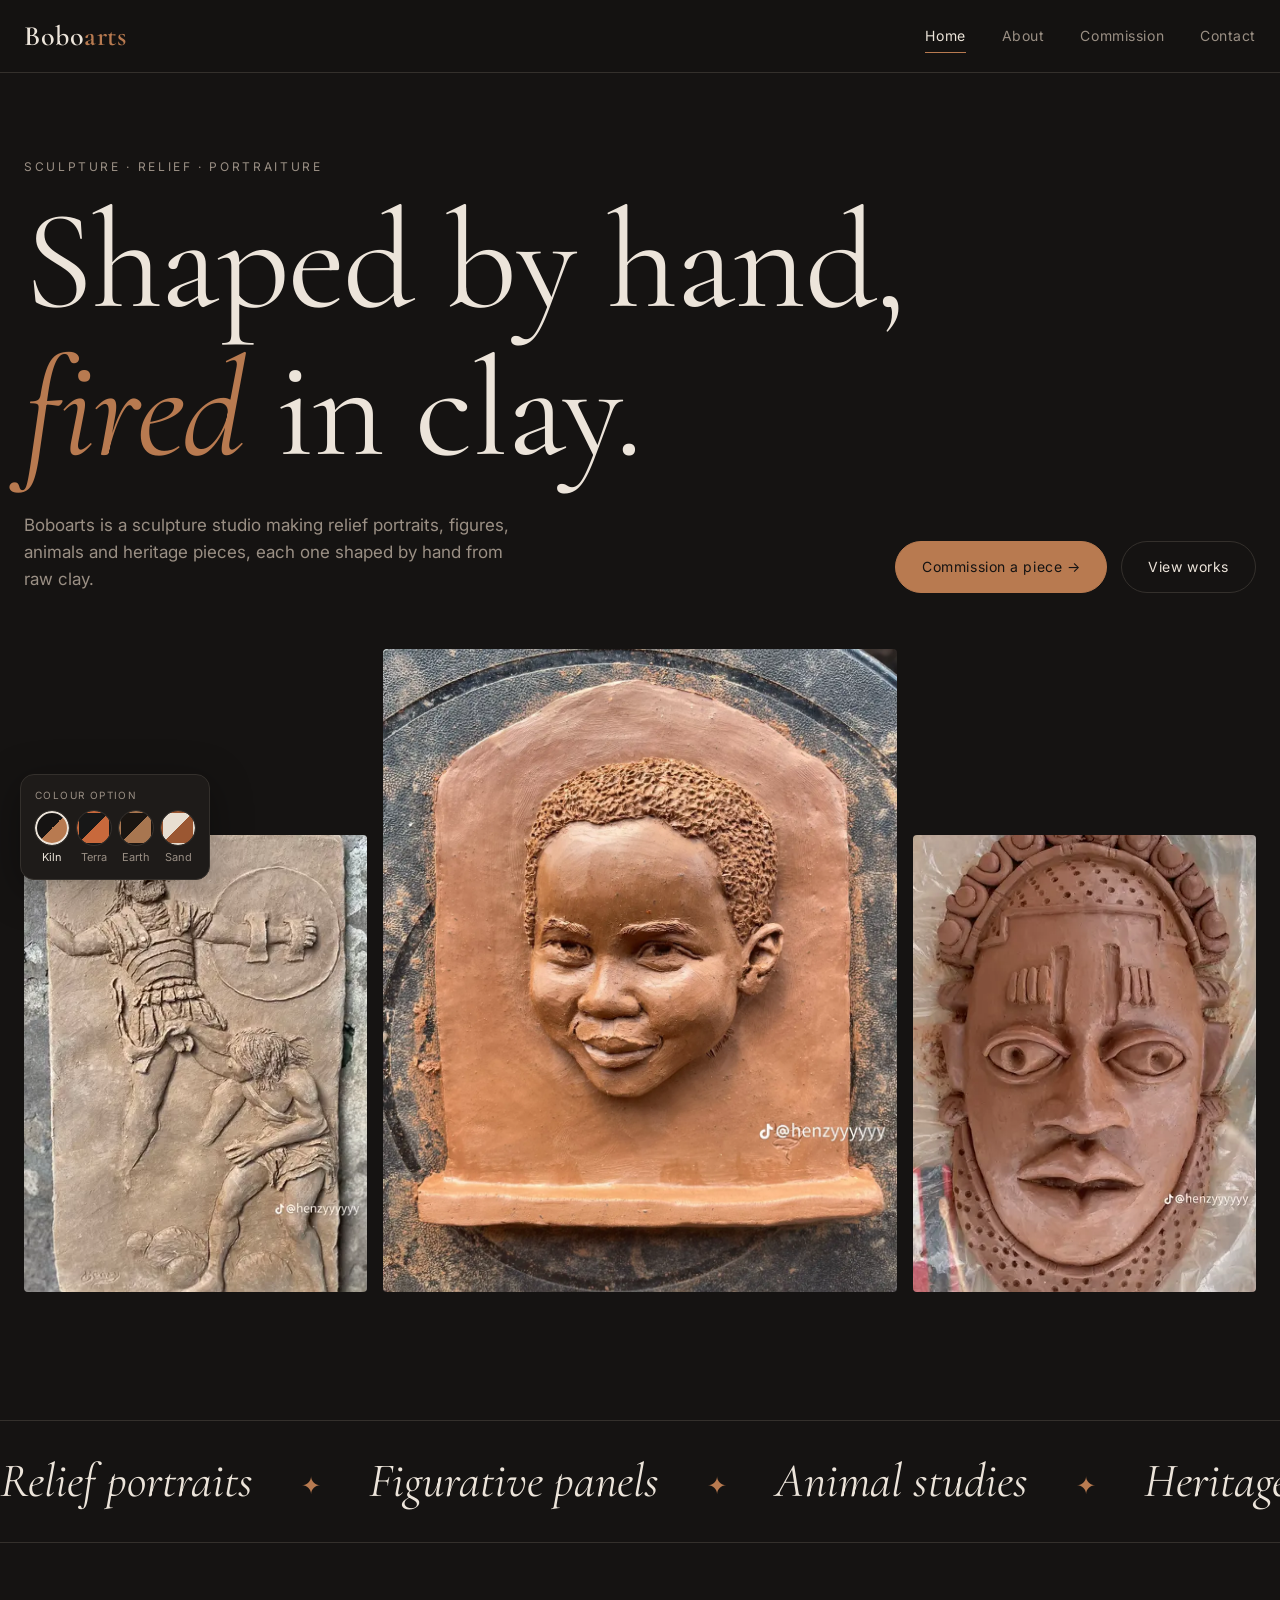
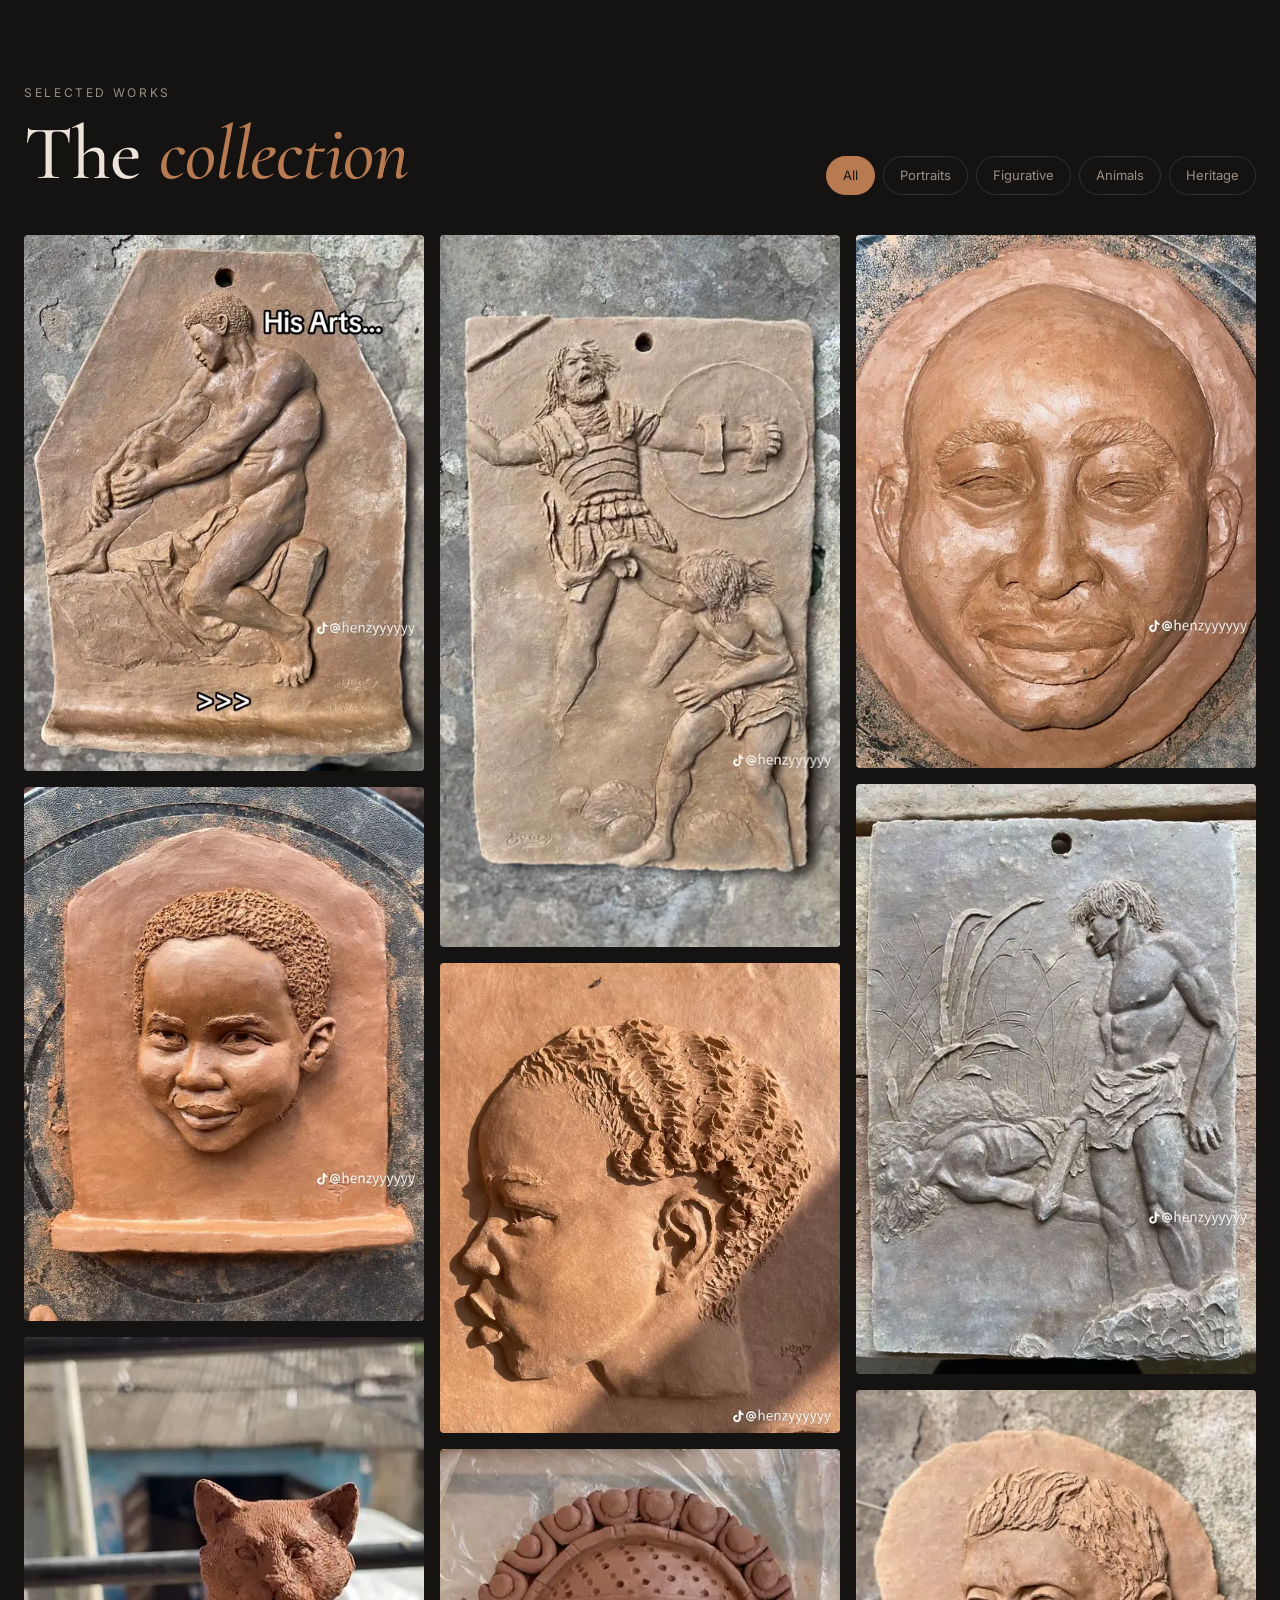
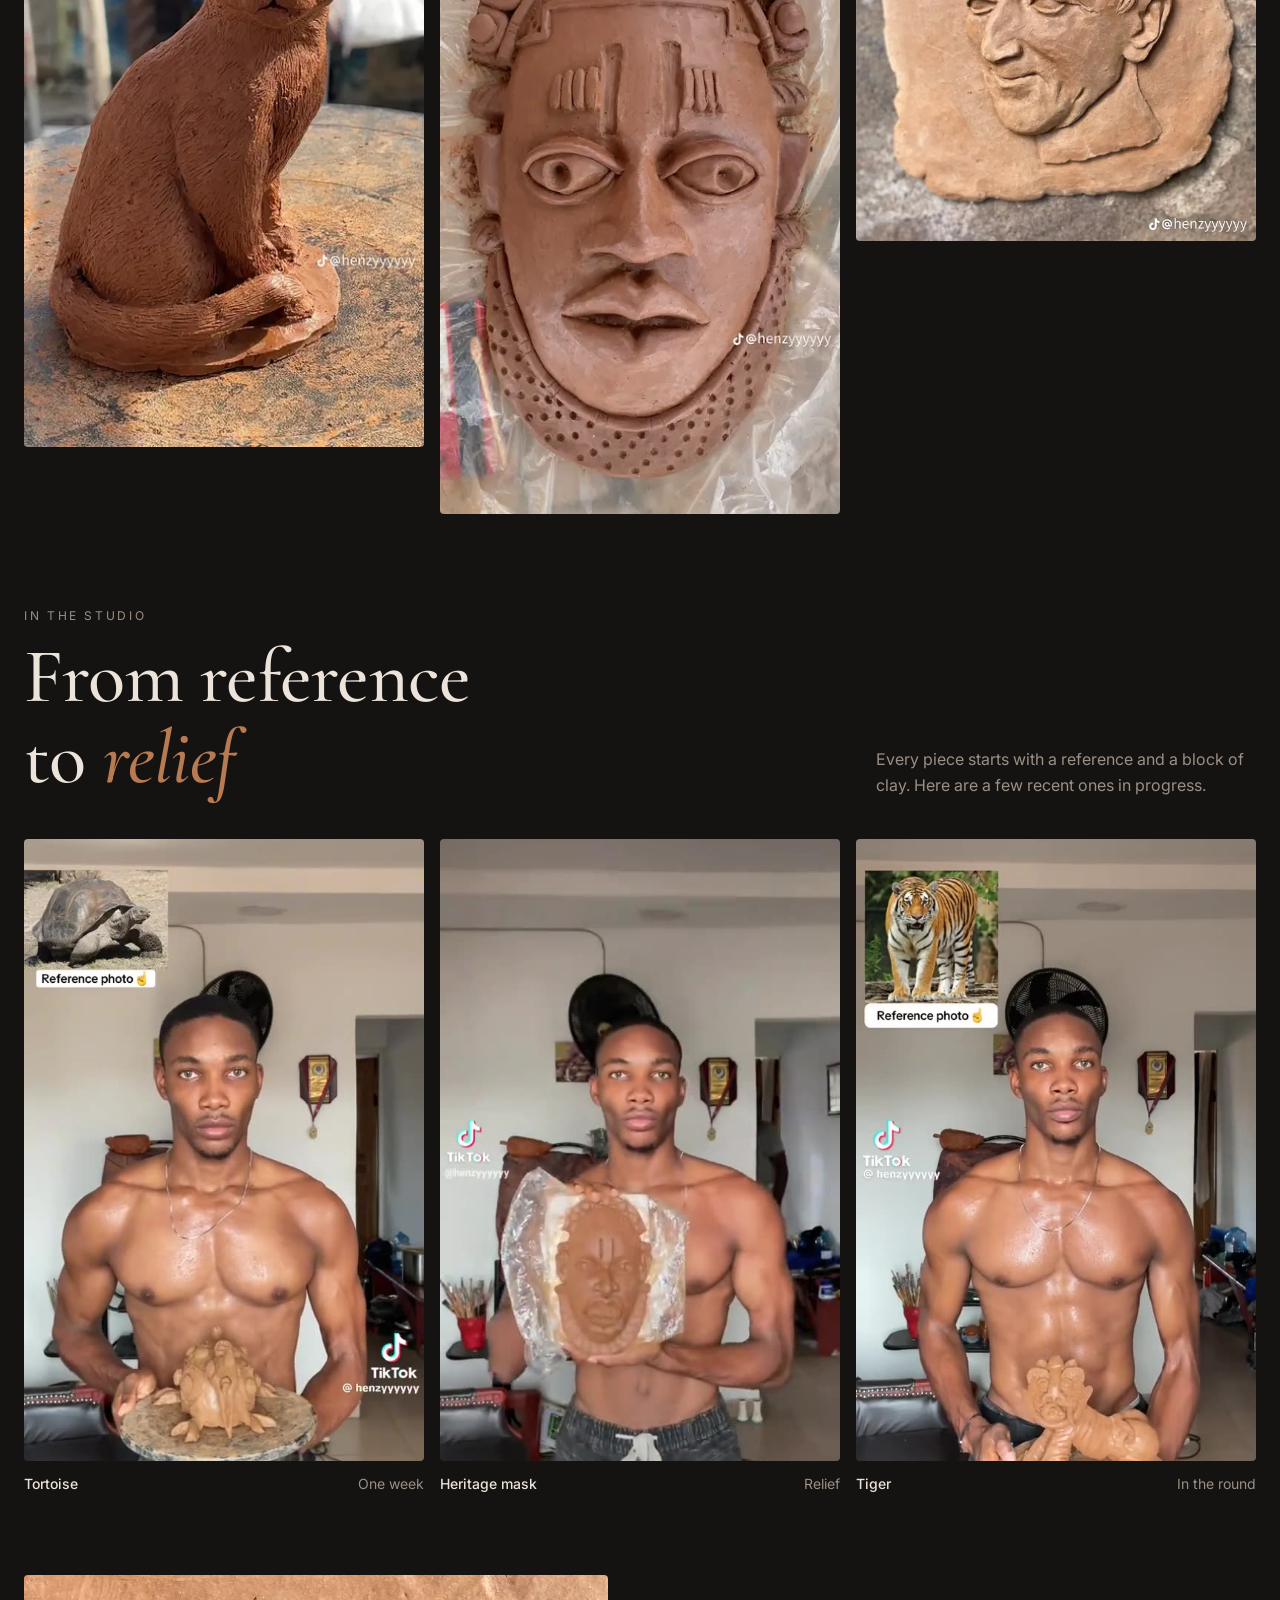
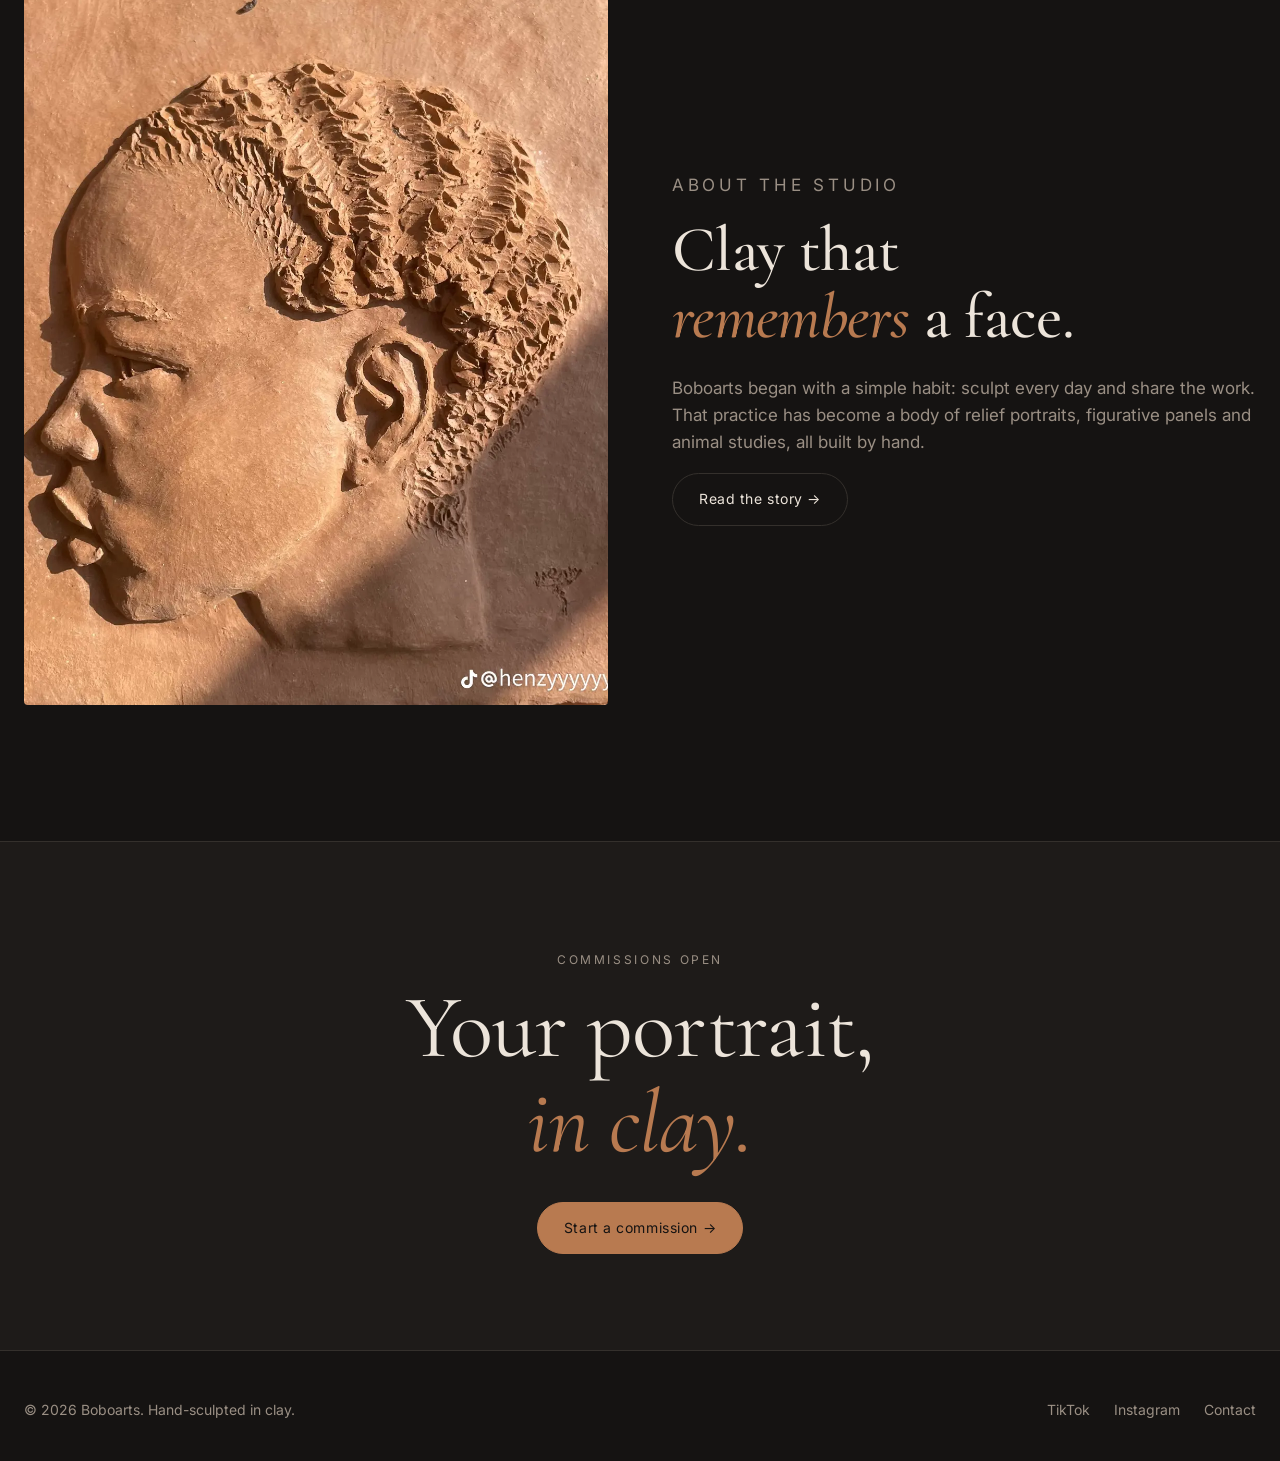
==== index.html @ 000c61a7 "Build Boboarts portfolio and commission site Static site with Home, About, Commission (shop) and Con" ====
<!DOCTYPE html>
<html lang="en" data-theme="kiln">
<head>
<meta charset="utf-8">
<meta name="viewport" content="width=device-width, initial-scale=1">
<title>Boboarts | Hand-sculpted clay works and commissions</title>
<meta name="description" content="Boboarts is the studio of a sculptor working in clay: relief portraits, figures, animals and heritage masks, made by hand and available to commission.">
<meta property="og:title" content="Boboarts | Hand-sculpted clay works and commissions">
<meta property="og:description" content="Boboarts is the studio of a sculptor working in clay: relief portraits, figures, animals and heritage masks, made by hand and available to commission.">
<meta property="og:image" content="assets/works/boy-relief.webp">
<link rel="icon" href="data:image/svg+xml,<svg xmlns='http://www.w3.org/2000/svg' viewBox='0 0 100 100'><circle cx='50' cy='50' r='46' fill='%23b87a50'/><text x='50' y='68' font-size='54' text-anchor='middle' font-family='Georgia' fill='%23151312'>B</text></svg>">
<link rel="preconnect" href="https://fonts.googleapis.com">
<link rel="preconnect" href="https://fonts.gstatic.com" crossorigin>
<link href="https://fonts.googleapis.com/css2?family=Cormorant+Garamond:ital,wght@0,400;0,500;0,600;1,400;1,500&family=Inter:wght@300;400;500&display=swap" rel="stylesheet">
<link rel="stylesheet" href="css/style.css">
<script src="js/main.js"></script>
</head>
<body>
<header class="site-header">
  <div class="container">
    <a class="logo" href="index.html">Bobo<span>arts</span></a>
    <button class="nav-toggle" aria-expanded="false" aria-label="Toggle menu">Menu</button>
    <nav class="nav">
      <a href="index.html" aria-current="page">Home</a>
      <a href="about.html">About</a>
      <a href="commission.html">Commission</a>
      <a href="contact.html">Contact</a>
    </nav>
  </div>
</header>
<main>
  <section class="hero container">
    <p class="eyebrow reveal">Sculpture · Relief · Portraiture</p>
    <h1 class="reveal">Shaped by hand,<br><em>fired</em> in clay.</h1>
    <div class="hero-row reveal">
      <p>Boboarts is a sculpture studio making relief portraits, figures, animals and heritage pieces, each one shaped by hand from raw clay.</p>
      <div class="hero-actions">
        <a class="btn" href="commission.html">Commission a piece →</a>
        <a class="btn ghost" href="#works">View works</a>
      </div>
    </div>
    <div class="hero-media">
      <figure class="tall reveal"><img src="assets/works/the-warrior-sm.webp" alt="The Warrior, figurative clay relief"></figure>
      <figure class="mid reveal"><img src="assets/works/boy-relief.webp" alt="Relief portrait of a boy in clay"></figure>
      <figure class="tall reveal"><img src="assets/works/heritage-mask-sm.webp" alt="Heritage mask in clay"></figure>
    </div>
  </section>

  <div class="marquee" aria-hidden="true">
    <div class="marquee-track">
      <span>Relief portraits</span><span>Figurative panels</span><span>Animal studies</span><span>Heritage masks</span><span>Custom commissions</span>
      <span>Relief portraits</span><span>Figurative panels</span><span>Animal studies</span><span>Heritage masks</span><span>Custom commissions</span>
    </div>
  </div>

  <section id="works" class="container">
    <div class="section-head">
      <div>
        <p class="eyebrow">Selected works</p>
        <h2>The <em class="accent">collection</em></h2>
      </div>
      <div class="filters">
        <button class="chip active" data-filter="all">All</button>
        <button class="chip" data-filter="portrait">Portraits</button>
        <button class="chip" data-filter="relief">Figurative</button>
        <button class="chip" data-filter="animal">Animals</button>
        <button class="chip" data-filter="heritage">Heritage</button>
      </div>
    </div>
    <div class="gallery">
<figure class="work reveal" data-cat="relief"><img src="assets/works/the-labourer-sm.webp" data-full="assets/works/the-labourer.webp" alt="The Labourer" loading="lazy"><figcaption><strong>The Labourer</strong><small>Relief · Clay</small></figcaption></figure>
<figure class="work reveal" data-cat="portrait"><img src="assets/works/boy-relief-sm.webp" data-full="assets/works/boy-relief.webp" alt="Portrait of a Boy" loading="lazy"><figcaption><strong>Portrait of a Boy</strong><small>Relief portrait</small></figcaption></figure>
<figure class="work reveal" data-cat="animal"><img src="assets/works/seated-cat-sm.webp" data-full="assets/works/seated-cat.webp" alt="Seated Cat" loading="lazy"><figcaption><strong>Seated Cat</strong><small>In the round</small></figcaption></figure>
<figure class="work reveal" data-cat="relief"><img src="assets/works/the-warrior-sm.webp" data-full="assets/works/the-warrior.webp" alt="The Warrior" loading="lazy"><figcaption><strong>The Warrior</strong><small>Relief · Clay</small></figcaption></figure>
<figure class="work reveal" data-cat="portrait"><img src="assets/works/cornrows-sm.webp" data-full="assets/works/cornrows.webp" alt="Cornrows" loading="lazy"><figcaption><strong>Cornrows</strong><small>Relief portrait</small></figcaption></figure>
<figure class="work reveal" data-cat="heritage"><img src="assets/works/heritage-mask-sm.webp" data-full="assets/works/heritage-mask.webp" alt="Heritage Mask" loading="lazy"><figcaption><strong>Heritage Mask</strong><small>Mask · Clay</small></figcaption></figure>
<figure class="work reveal" data-cat="portrait"><img src="assets/works/the-elder-sm.webp" data-full="assets/works/the-elder.webp" alt="The Elder" loading="lazy"><figcaption><strong>The Elder</strong><small>Relief portrait</small></figcaption></figure>
<figure class="work reveal" data-cat="relief"><img src="assets/works/the-fallen-sm.webp" data-full="assets/works/the-fallen.webp" alt="The Fallen" loading="lazy"><figcaption><strong>The Fallen</strong><small>Relief · Clay</small></figcaption></figure>
<figure class="work reveal" data-cat="portrait"><img src="assets/works/profile-study-sm.webp" data-full="assets/works/profile-study.webp" alt="Profile Study" loading="lazy"><figcaption><strong>Profile Study</strong><small>Relief portrait</small></figcaption></figure>
    </div>
  </section>

  <section class="container">
    <div class="section-head">
      <div>
        <p class="eyebrow">In the studio</p>
        <h2>From reference<br>to <em class="accent">relief</em></h2>
      </div>
      <p style="color:var(--muted);max-width:38ch;margin:0">Every piece starts with a reference and a block of clay. Here are a few recent ones in progress.</p>
    </div>
    <div class="process">
      <figure class="reveal"><video data-autoplay muted loop playsinline preload="none" poster="assets/video/tortoise.jpg" src="assets/video/tortoise.mp4"></video><figcaption><b>Tortoise</b><span>One week</span></figcaption></figure>
      <figure class="reveal"><video data-autoplay muted loop playsinline preload="none" poster="assets/video/mask.jpg" src="assets/video/mask.mp4"></video><figcaption><b>Heritage mask</b><span>Relief</span></figcaption></figure>
      <figure class="reveal"><video data-autoplay muted loop playsinline preload="none" poster="assets/video/tiger.jpg" src="assets/video/tiger.mp4"></video><figcaption><b>Tiger</b><span>In the round</span></figcaption></figure>
    </div>
  </section>

  <section class="container">
    <div class="split">
      <img class="reveal" src="assets/works/cornrows.webp" alt="Cornrows, a relief portrait in clay" loading="lazy">
      <div class="reveal">
        <p class="eyebrow">About the studio</p>
        <h2>Clay that<br><em class="accent">remembers</em> a face.</h2>
        <p>Boboarts began with a simple habit: sculpt every day and share the work. That practice has become a body of relief portraits, figurative panels and animal studies, all built by hand.</p>
        <a class="btn ghost" href="about.html">Read the story →</a>
      </div>
    </div>
  </section>

  <section class="cta">
    <div class="container">
      <p class="eyebrow">Commissions open</p>
      <h2>Your portrait,<br><em>in clay.</em></h2>
      <a class="btn" href="commission.html">Start a commission →</a>
    </div>
  </section>
</main>
<footer class="site-footer">
  <div class="container">
    <span>© <span data-year></span> Boboarts. Hand-sculpted in clay.</span>
    <div class="links">
      <a href="https://www.tiktok.com/@henzyyyyyy" target="_blank" rel="noopener">TikTok</a>
      <a href="#" target="_blank" rel="noopener">Instagram</a>
      <a href="contact.html">Contact</a>
    </div>
  </div>
</footer>
</body>
</html>
---- css/style.css ----
/* ==========================================================
   Boboarts: shared styles
   Colour palettes live in the [data-theme] blocks below.
   Pick one, delete the others, and remove the theme switcher.
   ========================================================== */

:root,
[data-theme="kiln"] {
  /* A: Kiln, a soft charcoal with classic clay */
  --bg: #151312;
  --surface: #1e1b19;
  --surface-2: #272320;
  --line: #34302c;
  --text: #ece4da;
  --muted: #9a8f84;
  --accent: #b87a50;
  --accent-ink: #151312;
}
[data-theme="terracotta"] {
  /* B: Terracotta, a neutral graphite with brighter fired clay */
  --bg: #171717;
  --surface: #202020;
  --surface-2: #292828;
  --line: #363433;
  --text: #f1ebe4;
  --muted: #9c948d;
  --accent: #c8693c;
  --accent-ink: #171717;
}
[data-theme="earth"] {
  /* C: Earth, a brown-black with muted umber */
  --bg: #1a1511;
  --surface: #231c17;
  --surface-2: #2d241e;
  --line: #3b3029;
  --text: #eadccb;
  --muted: #a08f7e;
  --accent: #a87650;
  --accent-ink: #1a1511;
}
[data-theme="sand"] {
  /* D: Sand, a light clay page with black type */
  --bg: #e8ded1;
  --surface: #dfd3c3;
  --surface-2: #d5c7b5;
  --line: #c4b4a0;
  --text: #1a1715;
  --muted: #6b5f54;
  --accent: #9b5732;
  --accent-ink: #f4ede4;
}

*,
*::before,
*::after { box-sizing: border-box; }

html { scroll-behavior: smooth; }
body {
  margin: 0;
  background: var(--bg);
  color: var(--text);
  font-family: "Inter", system-ui, -apple-system, Segoe UI, Roboto, sans-serif;
  font-size: 16px;
  line-height: 1.6;
  -webkit-font-smoothing: antialiased;
  transition: background-color .4s ease, color .4s ease;
}
img, video { display: block; max-width: 100%; }
a { color: inherit; text-decoration: none; }
::selection { background: var(--accent); color: var(--accent-ink); }

.serif { font-family: "Cormorant Garamond", Georgia, serif; }
h1, h2, h3 {
  font-family: "Cormorant Garamond", Georgia, serif;
  font-weight: 500;
  line-height: 1.05;
  margin: 0;
  letter-spacing: -0.01em;
}
.eyebrow {
  font-size: 12px;
  letter-spacing: .22em;
  text-transform: uppercase;
  color: var(--muted);
}
.accent { color: var(--accent); }
.container { width: min(1240px, 100% - 48px); margin-inline: auto; }

/* ---------- Header ---------- */
.site-header {
  position: sticky; top: 0; z-index: 50;
  background: color-mix(in srgb, var(--bg) 82%, transparent);
  backdrop-filter: blur(12px);
  -webkit-backdrop-filter: blur(12px);
  border-bottom: 1px solid var(--line);
}
.site-header .container {
  display: flex; align-items: center; justify-content: space-between;
  height: 72px;
}
.logo {
  font-family: "Cormorant Garamond", Georgia, serif;
  font-size: 28px; font-weight: 600; letter-spacing: .02em;
}
.logo span { color: var(--accent); }
.nav { display: flex; gap: 36px; font-size: 14px; letter-spacing: .04em; }
.nav a { color: var(--muted); transition: color .2s; position: relative; }
.nav a:hover, .nav a[aria-current="page"] { color: var(--text); }
.nav a[aria-current="page"]::after {
  content: ""; position: absolute; left: 0; right: 0; bottom: -6px;
  height: 1px; background: var(--accent);
}
.nav-toggle {
  display: none; background: none; border: 0; color: var(--text);
  font: inherit; font-size: 14px; letter-spacing: .1em; cursor: pointer;
}
@media (max-width: 760px) {
  .nav-toggle { display: block; }
  .nav {
    position: absolute; top: 72px; left: 0; right: 0;
    flex-direction: column; gap: 0;
    background: var(--bg); border-bottom: 1px solid var(--line);
    display: none;
  }
  .nav.open { display: flex; }
  .nav a { padding: 18px 24px; border-top: 1px solid var(--line); }
  .nav a[aria-current="page"]::after { display: none; }
}

/* ---------- Buttons ---------- */
.btn {
  display: inline-flex; align-items: center; gap: 10px;
  padding: 14px 26px; border-radius: 999px;
  font-size: 14px; letter-spacing: .04em;
  border: 1px solid var(--accent);
  background: var(--accent); color: var(--accent-ink);
  cursor: pointer; transition: transform .2s, background .2s, color .2s;
}
.btn:hover { transform: translateY(-2px); }
.btn.ghost { background: transparent; color: var(--text); border-color: var(--line); }
.btn.ghost:hover { border-color: var(--accent); color: var(--accent); }

/* ---------- Hero ---------- */
.hero { padding: 72px 0 40px; }
.hero h1 { font-size: clamp(56px, 11vw, 168px); font-weight: 400; }
.hero h1 em { font-style: italic; color: var(--accent); }
.hero-row {
  display: grid; grid-template-columns: 1.3fr 1fr; gap: 48px;
  align-items: end; margin-top: 28px;
}
.hero-row p { color: var(--muted); max-width: 46ch; margin: 0; font-size: 17px; }
.hero-actions { display: flex; gap: 14px; justify-content: flex-end; flex-wrap: wrap; }
@media (max-width: 760px) {
  .hero-row { grid-template-columns: 1fr; }
  .hero-actions { justify-content: flex-start; }
}

.hero-media {
  margin-top: 56px;
  display: grid; grid-template-columns: 1fr 1.5fr 1fr; gap: 16px;
  align-items: end;
}
.hero-media figure { margin: 0; overflow: hidden; border-radius: 4px; background: var(--surface); }
.hero-media img { width: 100%; height: 100%; object-fit: cover; }
.hero-media .tall { aspect-ratio: 3/4; }
.hero-media .mid { aspect-ratio: 4/5; }
@media (max-width: 760px) {
  .hero-media { grid-template-columns: 1fr 1fr; }
  .hero-media figure:first-child { display: none; }
}

/* ---------- Marquee ---------- */
.marquee {
  border-block: 1px solid var(--line);
  overflow: hidden; white-space: nowrap; margin: 88px 0;
  padding: 22px 0;
}
.marquee-track {
  display: inline-flex; gap: 48px;
  animation: scroll 38s linear infinite;
  font-family: "Cormorant Garamond", Georgia, serif;
  font-size: clamp(28px, 4vw, 48px); font-style: italic;
}
.marquee-track span::after { content: "✦"; margin-left: 48px; color: var(--accent); font-style: normal; font-size: .5em; vertical-align: middle; }
@keyframes scroll { to { transform: translateX(-50%); } }

/* ---------- Sections ---------- */
section { padding: 40px 0; }
.section-head {
  display: flex; justify-content: space-between; align-items: end;
  gap: 24px; margin-bottom: 40px; flex-wrap: wrap;
}
.section-head h2 { font-size: clamp(40px, 6vw, 80px); }

/* Gallery (masonry) */
.gallery { columns: 3 280px; column-gap: 16px; }
.work {
  break-inside: avoid; margin: 0 0 16px; position: relative;
  overflow: hidden; border-radius: 4px; background: var(--surface);
  cursor: zoom-in;
}
.work img { width: 100%; transition: transform .8s cubic-bezier(.2,.7,.2,1), filter .5s; }
.work:hover img { transform: scale(1.04); }
.work figcaption {
  position: absolute; inset: auto 0 0 0;
  padding: 40px 18px 16px;
  background: linear-gradient(transparent, rgba(0,0,0,.72));
  color: #f3ece4;
  display: flex; justify-content: space-between; align-items: end; gap: 12px;
  opacity: 0; transform: translateY(8px); transition: .35s;
}
.work:hover figcaption, .work:focus-visible figcaption { opacity: 1; transform: none; }
.work figcaption strong { font-family: "Cormorant Garamond", Georgia, serif; font-size: 24px; font-weight: 500; }
.work figcaption small { font-size: 12px; opacity: .8; letter-spacing: .08em; text-transform: uppercase; }
@media (hover: none) { .work figcaption { opacity: 1; transform: none; } }

/* Filter chips */
.filters { display: flex; gap: 8px; flex-wrap: wrap; }
.chip {
  border: 1px solid var(--line); background: none; color: var(--muted);
  padding: 8px 16px; border-radius: 999px; font: inherit; font-size: 13px; cursor: pointer;
}
.chip.active, .chip:hover { color: var(--accent-ink); background: var(--accent); border-color: var(--accent); }

/* Process videos */
.process { display: grid; grid-template-columns: repeat(3, 1fr); gap: 16px; }
.process figure { margin: 0; }
.process video {
  width: 100%; aspect-ratio: 9/14; object-fit: cover; border-radius: 4px;
  background: var(--surface);
}
.process figcaption { margin-top: 12px; display: flex; justify-content: space-between; color: var(--muted); font-size: 14px; }
.process figcaption b { color: var(--text); font-weight: 500; }
@media (max-width: 760px) {
  .process { grid-template-columns: 1fr 1fr; }
  .process figure:last-child { display: none; }
}

/* Split / about blocks */
.split { display: grid; grid-template-columns: 1fr 1fr; gap: 64px; align-items: center; }
.split img { border-radius: 4px; width: 100%; aspect-ratio: 4/5; object-fit: cover; }
.split p { color: var(--muted); font-size: 17px; }
.split h2 { font-size: clamp(40px, 5vw, 68px); margin-bottom: 24px; }
@media (max-width: 860px) { .split { grid-template-columns: 1fr; gap: 32px; } }

.stats { display: grid; grid-template-columns: repeat(3, 1fr); gap: 24px; margin-top: 36px; border-top: 1px solid var(--line); padding-top: 28px; }
.stats b { display: block; font-family: "Cormorant Garamond", Georgia, serif; font-size: 48px; font-weight: 500; color: var(--accent); line-height: 1; }
.stats span { font-size: 13px; color: var(--muted); }

/* Page intro */
.page-intro { padding: 80px 0 48px; border-bottom: 1px solid var(--line); margin-bottom: 56px; }
.page-intro h1 { font-size: clamp(52px, 9vw, 128px); font-weight: 400; }
.page-intro h1 em { color: var(--accent); }
.page-intro p { color: var(--muted); max-width: 58ch; font-size: 18px; margin: 24px 0 0; }

/* Process steps */
.steps { display: grid; grid-template-columns: repeat(4, 1fr); gap: 1px; background: var(--line); border: 1px solid var(--line); }
.step { background: var(--bg); padding: 32px 28px; }
.step .num { font-family: "Cormorant Garamond", Georgia, serif; font-size: 44px; color: var(--accent); line-height: 1; }
.step h3 { font-size: 28px; margin: 18px 0 10px; }
.step p { color: var(--muted); margin: 0; font-size: 15px; }
@media (max-width: 900px) { .steps { grid-template-columns: 1fr 1fr; } }
@media (max-width: 520px) { .steps { grid-template-columns: 1fr; } }

/* Shop cards */
.shop { display: grid; grid-template-columns: repeat(3, 1fr); gap: 28px; }
@media (max-width: 960px) { .shop { grid-template-columns: 1fr 1fr; } }
@media (max-width: 600px) { .shop { grid-template-columns: 1fr; } }
.card { display: flex; flex-direction: column; }
.card .thumb { overflow: hidden; border-radius: 4px; aspect-ratio: 4/5; background: var(--surface); position: relative; }
.card .thumb img { width: 100%; height: 100%; object-fit: cover; transition: transform .8s cubic-bezier(.2,.7,.2,1); }
.card:hover .thumb img { transform: scale(1.05); }
.tag {
  position: absolute; top: 14px; left: 14px;
  background: var(--bg); color: var(--text); font-size: 11px; letter-spacing: .14em;
  text-transform: uppercase; padding: 6px 12px; border-radius: 999px;
}
.card .meta { display: flex; justify-content: space-between; align-items: baseline; gap: 12px; margin-top: 18px; }
.card h3 { font-size: 30px; }
.card .price { color: var(--accent); font-size: 14px; white-space: nowrap; }
.card p { color: var(--muted); font-size: 15px; margin: 8px 0 18px; flex: 1; }
.card .specs { display: flex; flex-wrap: wrap; gap: 6px 14px; font-size: 12px; color: var(--muted); letter-spacing: .06em; text-transform: uppercase; margin-bottom: 20px; }
.card .specs span::before { content: "— "; color: var(--accent); }
.card .btn { align-self: flex-start; }

/* FAQ */
.faq details { border-bottom: 1px solid var(--line); padding: 22px 0; }
.faq summary { cursor: pointer; font-family: "Cormorant Garamond", Georgia, serif; font-size: 26px; list-style: none; display: flex; justify-content: space-between; gap: 16px; }
.faq summary::after { content: "+"; color: var(--accent); }
.faq details[open] summary::after { content: "–"; }
.faq p { color: var(--muted); margin: 12px 0 0; max-width: 70ch; }

/* Forms */
.contact-grid { display: grid; grid-template-columns: 1fr 1.3fr; gap: 72px; }
@media (max-width: 860px) { .contact-grid { grid-template-columns: 1fr; gap: 48px; } }
.contact-list { list-style: none; padding: 0; margin: 0; }
.contact-list li { border-top: 1px solid var(--line); padding: 20px 0; }
.contact-list li:last-child { border-bottom: 1px solid var(--line); }
.contact-list .eyebrow { display: block; margin-bottom: 6px; }
.contact-list a { font-family: "Cormorant Garamond", Georgia, serif; font-size: 26px; }
.contact-list a:hover { color: var(--accent); }

form { display: grid; gap: 18px; }
.row-2 { display: grid; grid-template-columns: 1fr 1fr; gap: 18px; }
@media (max-width: 560px) { .row-2 { grid-template-columns: 1fr; } }
label { display: grid; gap: 8px; font-size: 12px; letter-spacing: .14em; text-transform: uppercase; color: var(--muted); }
input, select, textarea {
  font: inherit; font-size: 16px; letter-spacing: normal; text-transform: none;
  color: var(--text); background: var(--surface);
  border: 1px solid var(--line); border-radius: 4px; padding: 14px 16px;
  transition: border-color .2s;
}
input:focus, select:focus, textarea:focus { outline: none; border-color: var(--accent); }
textarea { min-height: 150px; resize: vertical; }
.form-note { font-size: 13px; color: var(--muted); }

/* CTA band */
.cta {
  margin: 96px 0 0; padding: 96px 0; text-align: center;
  background: var(--surface); border-top: 1px solid var(--line);
}
.cta h2 { font-size: clamp(44px, 7vw, 96px); font-weight: 400; margin-bottom: 32px; }
.cta h2 em { color: var(--accent); }

/* Footer */
.site-footer { border-top: 1px solid var(--line); padding: 48px 0 40px; color: var(--muted); font-size: 14px; }
.site-footer .container { display: flex; justify-content: space-between; gap: 24px; flex-wrap: wrap; align-items: center; }
.site-footer .links { display: flex; gap: 24px; }
.site-footer a:hover { color: var(--accent); }

/* Lightbox */
.lightbox {
  position: fixed; inset: 0; z-index: 100; display: none;
  background: rgba(8, 7, 6, .94); align-items: center; justify-content: center;
  padding: 32px; flex-direction: column; gap: 16px;
}
.lightbox.open { display: flex; }
.lightbox img { max-height: 82vh; width: auto; border-radius: 4px; }
.lightbox p { color: #e8dfd4; margin: 0; font-family: "Cormorant Garamond", Georgia, serif; font-size: 24px; }
.lightbox button {
  position: absolute; top: 20px; right: 24px; background: none; border: 0;
  color: #e8dfd4; font-size: 36px; cursor: pointer; line-height: 1;
}

/* Reveal on scroll */
.reveal { opacity: 0; transform: translateY(24px); transition: opacity .9s ease, transform .9s cubic-bezier(.2,.7,.2,1); }
.reveal.in { opacity: 1; transform: none; }
@media (prefers-reduced-motion: reduce) {
  .reveal { opacity: 1; transform: none; }
  .marquee-track { animation: none; }
}

/* ---------- Theme switcher (preview only) ---------- */
.theme-switcher {
  position: fixed; left: 20px; bottom: 20px; z-index: 90;
  background: var(--surface); border: 1px solid var(--line);
  border-radius: 14px; padding: 12px 14px; box-shadow: 0 10px 40px rgba(0,0,0,.35);
  font-size: 12px; color: var(--muted);
}
.theme-switcher p { margin: 0 0 8px; letter-spacing: .14em; text-transform: uppercase; font-size: 10px; }
.theme-switcher .opts { display: flex; gap: 8px; }
.theme-switcher button {
  display: grid; justify-items: center; gap: 4px; background: none; border: 0;
  color: var(--muted); font: inherit; font-size: 11px; cursor: pointer; padding: 0;
}
.theme-switcher .sw {
  width: 34px; height: 34px; border-radius: 50%;
  border: 2px solid transparent; outline: 1px solid var(--line);
}
.theme-switcher button.active { color: var(--text); }
.theme-switcher button.active .sw { border-color: var(--text); }
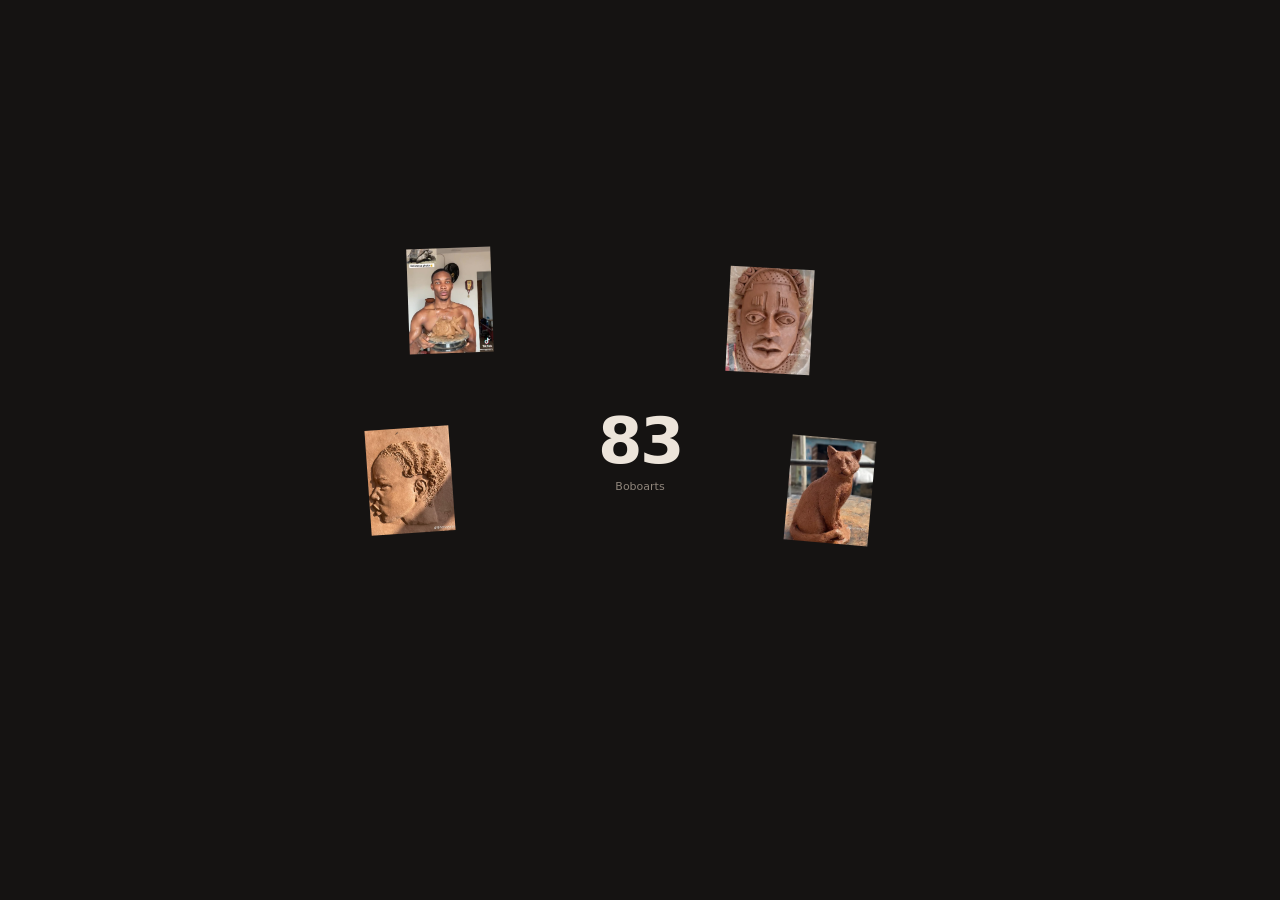
==== commit b025f986: "Redesign site to follow the reference portfolio layout Fixed four-column header with live local time" ====
--- a/index.html
+++ b/index.html
@@ -7,123 +7,39 @@
 <meta name="description" content="Boboarts is the studio of a sculptor working in clay: relief portraits, figures, animals and heritage masks, made by hand and available to commission.">
 <meta property="og:title" content="Boboarts | Hand-sculpted clay works and commissions">
 <meta property="og:description" content="Boboarts is the studio of a sculptor working in clay: relief portraits, figures, animals and heritage masks, made by hand and available to commission.">
-<meta property="og:image" content="assets/works/boy-relief.webp">
-<link rel="icon" href="data:image/svg+xml,<svg xmlns='http://www.w3.org/2000/svg' viewBox='0 0 100 100'><circle cx='50' cy='50' r='46' fill='%23b87a50'/><text x='50' y='68' font-size='54' text-anchor='middle' font-family='Georgia' fill='%23151312'>B</text></svg>">
-<link rel="preconnect" href="https://fonts.googleapis.com">
-<link rel="preconnect" href="https://fonts.gstatic.com" crossorigin>
-<link href="https://fonts.googleapis.com/css2?family=Cormorant+Garamond:ital,wght@0,400;0,500;0,600;1,400;1,500&family=Inter:wght@300;400;500&display=swap" rel="stylesheet">
+<meta property="og:image" content="/assets/works/boy-relief.webp">
+<link rel="icon" href="data:image/svg+xml,<svg xmlns='http://www.w3.org/2000/svg' viewBox='0 0 100 100'><circle cx='50' cy='50' r='46' fill='%23b87a50'/></svg>">
+<link rel="preconnect" href="https://api.fontshare.com" crossorigin>
+<link href="https://api.fontshare.com/v2/css?f[]=switzer@400,500,600&display=swap" rel="stylesheet">
 <link rel="stylesheet" href="css/style.css">
+<script src="js/works.js"></script>
 <script src="js/main.js"></script>
 </head>
-<body>
+<body data-page="home" class="home">
 <header class="site-header">
-  <div class="container">
-    <a class="logo" href="index.html">Bobo<span>arts</span></a>
-    <button class="nav-toggle" aria-expanded="false" aria-label="Toggle menu">Menu</button>
-    <nav class="nav">
-      <a href="index.html" aria-current="page">Home</a>
-      <a href="about.html">About</a>
-      <a href="commission.html">Commission</a>
-      <a href="contact.html">Contact</a>
-    </nav>
+  <a class="brand" href="index.html"><b>Boboarts</b><span>Clay sculptor</span></a>
+  <div class="clock"><div>Commissions open</div><span>Your time</span><b data-clock></b></div>
+  <nav class="nav"><a href="works.html">Work</a><a href="about.html">About</a><a href="commission.html">Commission</a><a href="contact.html">Contact</a></nav>
+  <div class="socials">
+    <a href="https://www.tiktok.com/@henzyyyyyy" target="_blank" rel="noopener" aria-label="TikTok">TT</a>
+    <a href="#" target="_blank" rel="noopener" aria-label="Instagram">IG</a>
+    <a href="https://wa.me/0000000000" target="_blank" rel="noopener" aria-label="WhatsApp">WA</a>
   </div>
+  <button class="menu-btn" aria-expanded="false">Menu</button>
 </header>
-<main>
-  <section class="hero container">
-    <p class="eyebrow reveal">Sculpture · Relief · Portraiture</p>
-    <h1 class="reveal">Shaped by hand,<br><em>fired</em> in clay.</h1>
-    <div class="hero-row reveal">
-      <p>Boboarts is a sculpture studio making relief portraits, figures, animals and heritage pieces, each one shaped by hand from raw clay.</p>
-      <div class="hero-actions">
-        <a class="btn" href="commission.html">Commission a piece →</a>
-        <a class="btn ghost" href="#works">View works</a>
-      </div>
-    </div>
-    <div class="hero-media">
-      <figure class="tall reveal"><img src="assets/works/the-warrior-sm.webp" alt="The Warrior, figurative clay relief"></figure>
-      <figure class="mid reveal"><img src="assets/works/boy-relief.webp" alt="Relief portrait of a boy in clay"></figure>
-      <figure class="tall reveal"><img src="assets/works/heritage-mask-sm.webp" alt="Heritage mask in clay"></figure>
-    </div>
-  </section>
-
-  <div class="marquee" aria-hidden="true">
-    <div class="marquee-track">
-      <span>Relief portraits</span><span>Figurative panels</span><span>Animal studies</span><span>Heritage masks</span><span>Custom commissions</span>
-      <span>Relief portraits</span><span>Figurative panels</span><span>Animal studies</span><span>Heritage masks</span><span>Custom commissions</span>
-    </div>
-  </div>
-
-  <section id="works" class="container">
-    <div class="section-head">
-      <div>
-        <p class="eyebrow">Selected works</p>
-        <h2>The <em class="accent">collection</em></h2>
-      </div>
-      <div class="filters">
-        <button class="chip active" data-filter="all">All</button>
-        <button class="chip" data-filter="portrait">Portraits</button>
-        <button class="chip" data-filter="relief">Figurative</button>
-        <button class="chip" data-filter="animal">Animals</button>
-        <button class="chip" data-filter="heritage">Heritage</button>
-      </div>
-    </div>
-    <div class="gallery">
-<figure class="work reveal" data-cat="relief"><img src="assets/works/the-labourer-sm.webp" data-full="assets/works/the-labourer.webp" alt="The Labourer" loading="lazy"><figcaption><strong>The Labourer</strong><small>Relief · Clay</small></figcaption></figure>
-<figure class="work reveal" data-cat="portrait"><img src="assets/works/boy-relief-sm.webp" data-full="assets/works/boy-relief.webp" alt="Portrait of a Boy" loading="lazy"><figcaption><strong>Portrait of a Boy</strong><small>Relief portrait</small></figcaption></figure>
-<figure class="work reveal" data-cat="animal"><img src="assets/works/seated-cat-sm.webp" data-full="assets/works/seated-cat.webp" alt="Seated Cat" loading="lazy"><figcaption><strong>Seated Cat</strong><small>In the round</small></figcaption></figure>
-<figure class="work reveal" data-cat="relief"><img src="assets/works/the-warrior-sm.webp" data-full="assets/works/the-warrior.webp" alt="The Warrior" loading="lazy"><figcaption><strong>The Warrior</strong><small>Relief · Clay</small></figcaption></figure>
-<figure class="work reveal" data-cat="portrait"><img src="assets/works/cornrows-sm.webp" data-full="assets/works/cornrows.webp" alt="Cornrows" loading="lazy"><figcaption><strong>Cornrows</strong><small>Relief portrait</small></figcaption></figure>
-<figure class="work reveal" data-cat="heritage"><img src="assets/works/heritage-mask-sm.webp" data-full="assets/works/heritage-mask.webp" alt="Heritage Mask" loading="lazy"><figcaption><strong>Heritage Mask</strong><small>Mask · Clay</small></figcaption></figure>
-<figure class="work reveal" data-cat="portrait"><img src="assets/works/the-elder-sm.webp" data-full="assets/works/the-elder.webp" alt="The Elder" loading="lazy"><figcaption><strong>The Elder</strong><small>Relief portrait</small></figcaption></figure>
-<figure class="work reveal" data-cat="relief"><img src="assets/works/the-fallen-sm.webp" data-full="assets/works/the-fallen.webp" alt="The Fallen" loading="lazy"><figcaption><strong>The Fallen</strong><small>Relief · Clay</small></figcaption></figure>
-<figure class="work reveal" data-cat="portrait"><img src="assets/works/profile-study-sm.webp" data-full="assets/works/profile-study.webp" alt="Profile Study" loading="lazy"><figcaption><strong>Profile Study</strong><small>Relief portrait</small></figcaption></figure>
-    </div>
-  </section>
-
-  <section class="container">
-    <div class="section-head">
-      <div>
-        <p class="eyebrow">In the studio</p>
-        <h2>From reference<br>to <em class="accent">relief</em></h2>
-      </div>
-      <p style="color:var(--muted);max-width:38ch;margin:0">Every piece starts with a reference and a block of clay. Here are a few recent ones in progress.</p>
-    </div>
-    <div class="process">
-      <figure class="reveal"><video data-autoplay muted loop playsinline preload="none" poster="assets/video/tortoise.jpg" src="assets/video/tortoise.mp4"></video><figcaption><b>Tortoise</b><span>One week</span></figcaption></figure>
-      <figure class="reveal"><video data-autoplay muted loop playsinline preload="none" poster="assets/video/mask.jpg" src="assets/video/mask.mp4"></video><figcaption><b>Heritage mask</b><span>Relief</span></figcaption></figure>
-      <figure class="reveal"><video data-autoplay muted loop playsinline preload="none" poster="assets/video/tiger.jpg" src="assets/video/tiger.mp4"></video><figcaption><b>Tiger</b><span>In the round</span></figcaption></figure>
-    </div>
-  </section>
-
-  <section class="container">
-    <div class="split">
-      <img class="reveal" src="assets/works/cornrows.webp" alt="Cornrows, a relief portrait in clay" loading="lazy">
-      <div class="reveal">
-        <p class="eyebrow">About the studio</p>
-        <h2>Clay that<br><em class="accent">remembers</em> a face.</h2>
-        <p>Boboarts began with a simple habit: sculpt every day and share the work. That practice has become a body of relief portraits, figurative panels and animal studies, all built by hand.</p>
-        <a class="btn ghost" href="about.html">Read the story →</a>
-      </div>
-    </div>
-  </section>
-
-  <section class="cta">
-    <div class="container">
-      <p class="eyebrow">Commissions open</p>
-      <h2>Your portrait,<br><em>in clay.</em></h2>
-      <a class="btn" href="commission.html">Start a commission →</a>
-    </div>
-  </section>
-</main>
-<footer class="site-footer">
-  <div class="container">
-    <span>© <span data-year></span> Boboarts. Hand-sculpted in clay.</span>
-    <div class="links">
-      <a href="https://www.tiktok.com/@henzyyyyyy" target="_blank" rel="noopener">TikTok</a>
-      <a href="#" target="_blank" rel="noopener">Instagram</a>
-      <a href="contact.html">Contact</a>
-    </div>
-  </div>
-</footer>
+<div class="preloader" aria-hidden="true"><div class="count"><b>0</b><small>Boboarts</small></div></div>
+<p class="home-intro">Sculptor working in clay. I make relief portraits, figures, animals and heritage pieces, <em>by hand</em> from start to finish.</p>
+<div class="stage" aria-label="Selected works. Scroll or drag to browse."></div>
+<div class="ticks" aria-hidden="true"></div>
+<div class="current-name" aria-live="polite"></div>
+<button class="sound" type="button" aria-label="Toggle video sound">
+  <svg viewBox="0 0 16 16" fill="currentColor"><path d="M2 6h3l4-3v10l-4-3H2z"/><path class="x" d="M11 6l4 4m0-4l-4 4" stroke="currentColor" stroke-width="1.4"/></svg>
+  <span>Sound off</span>
+</button>
+<div class="home-bottom">
+  <span>[ Scroll ]</span>
+  <span class="cap"></span>
+  <span class="r">© <span data-year></span> Boboarts</span>
+</div>
 </body>
 </html>
--- a/css/style.css
+++ b/css/style.css
@@ -1,7 +1,8 @@
 /* ==========================================================
    Boboarts: shared styles
    Colour palettes live in the [data-theme] blocks below.
-   Pick one, delete the others, and remove the theme switcher.
+   Pick one, set it on <html data-theme="...">, and remove the
+   theme switcher (top of js/main.js + .theme-switcher below).
    ========================================================== */
 
 :root,
@@ -9,10 +10,9 @@
   /* A: Kiln, a soft charcoal with classic clay */
   --bg: #151312;
   --surface: #1e1b19;
-  --surface-2: #272320;
-  --line: #34302c;
+  --line: #2f2b28;
   --text: #ece4da;
-  --muted: #9a8f84;
+  --muted: #8f857b;
   --accent: #b87a50;
   --accent-ink: #151312;
 }
@@ -20,10 +20,9 @@
   /* B: Terracotta, a neutral graphite with brighter fired clay */
   --bg: #171717;
   --surface: #202020;
-  --surface-2: #292828;
-  --line: #363433;
+  --line: #323030;
   --text: #f1ebe4;
-  --muted: #9c948d;
+  --muted: #948c85;
   --accent: #c8693c;
   --accent-ink: #171717;
 }
@@ -31,341 +30,281 @@
   /* C: Earth, a brown-black with muted umber */
   --bg: #1a1511;
   --surface: #231c17;
-  --surface-2: #2d241e;
-  --line: #3b3029;
+  --line: #372d26;
   --text: #eadccb;
-  --muted: #a08f7e;
+  --muted: #9a8978;
   --accent: #a87650;
   --accent-ink: #1a1511;
 }
 [data-theme="sand"] {
   /* D: Sand, a light clay page with black type */
-  --bg: #e8ded1;
-  --surface: #dfd3c3;
-  --surface-2: #d5c7b5;
-  --line: #c4b4a0;
-  --text: #1a1715;
-  --muted: #6b5f54;
+  --bg: #ebe3d8;
+  --surface: #e1d6c8;
+  --line: #cdbfae;
+  --text: #171412;
+  --muted: #7a6d61;
   --accent: #9b5732;
   --accent-ink: #f4ede4;
 }
 
-*,
-*::before,
-*::after { box-sizing: border-box; }
-
-html { scroll-behavior: smooth; }
+*, *::before, *::after { box-sizing: border-box; }
+html, body { margin: 0; }
 body {
-  margin: 0;
   background: var(--bg);
   color: var(--text);
-  font-family: "Inter", system-ui, -apple-system, Segoe UI, Roboto, sans-serif;
-  font-size: 16px;
-  line-height: 1.6;
+  font-family: "Switzer", "Inter", system-ui, -apple-system, sans-serif;
+  font-size: 13px;
+  line-height: 1.35;
   -webkit-font-smoothing: antialiased;
   transition: background-color .4s ease, color .4s ease;
 }
 img, video { display: block; max-width: 100%; }
 a { color: inherit; text-decoration: none; }
+button { font: inherit; color: inherit; }
 ::selection { background: var(--accent); color: var(--accent-ink); }
 
-.serif { font-family: "Cormorant Garamond", Georgia, serif; }
-h1, h2, h3 {
-  font-family: "Cormorant Garamond", Georgia, serif;
-  font-weight: 500;
-  line-height: 1.05;
-  margin: 0;
-  letter-spacing: -0.01em;
-}
-.eyebrow {
-  font-size: 12px;
-  letter-spacing: .22em;
-  text-transform: uppercase;
-  color: var(--muted);
-}
+.muted { color: var(--muted); }
 .accent { color: var(--accent); }
-.container { width: min(1240px, 100% - 48px); margin-inline: auto; }
-
-/* ---------- Header ---------- */
+.pad { padding-inline: 32px; }
+@media (max-width: 760px) { .pad { padding-inline: 18px; } }
+
+/* ---------- Header (4 columns) ---------- */
 .site-header {
-  position: sticky; top: 0; z-index: 50;
-  background: color-mix(in srgb, var(--bg) 82%, transparent);
-  backdrop-filter: blur(12px);
-  -webkit-backdrop-filter: blur(12px);
-  border-bottom: 1px solid var(--line);
-}
-.site-header .container {
-  display: flex; align-items: center; justify-content: space-between;
-  height: 72px;
-}
-.logo {
-  font-family: "Cormorant Garamond", Georgia, serif;
-  font-size: 28px; font-weight: 600; letter-spacing: .02em;
-}
-.logo span { color: var(--accent); }
-.nav { display: flex; gap: 36px; font-size: 14px; letter-spacing: .04em; }
-.nav a { color: var(--muted); transition: color .2s; position: relative; }
-.nav a:hover, .nav a[aria-current="page"] { color: var(--text); }
-.nav a[aria-current="page"]::after {
-  content: ""; position: absolute; left: 0; right: 0; bottom: -6px;
-  height: 1px; background: var(--accent);
-}
-.nav-toggle {
-  display: none; background: none; border: 0; color: var(--text);
-  font: inherit; font-size: 14px; letter-spacing: .1em; cursor: pointer;
-}
-@media (max-width: 760px) {
-  .nav-toggle { display: block; }
+  position: fixed; top: 0; left: 0; right: 0; z-index: 60;
+  display: grid; grid-template-columns: 1fr 1fr 1fr 1fr;
+  align-items: start; padding: 18px 32px; pointer-events: none;
+}
+.site-header > * { pointer-events: auto; }
+.site-header .brand b { display: block; font-weight: 500; }
+.site-header .brand span, .site-header .clock span { color: var(--muted); }
+.site-header .clock b { font-weight: 500; margin-left: 6px; }
+.nav { display: flex; gap: 16px; text-transform: uppercase; font-weight: 500; justify-self: start; margin-left: -60px; }
+.nav a { transition: color .2s; }
+.nav a[aria-current="page"] { color: var(--muted); }
+.nav a:hover { color: var(--accent); }
+.socials { display: flex; gap: 20px; justify-self: end; font-weight: 500; }
+.socials a:hover { color: var(--accent); }
+.menu-btn { display: none; background: none; border: 0; padding: 0; justify-self: end; text-transform: uppercase; font-weight: 500; cursor: pointer; }
+@media (max-width: 900px) {
+  .site-header { grid-template-columns: 1fr auto; padding: 16px 18px; background: var(--bg); }
+  .site-header .clock, .socials { display: none; }
+  .menu-btn { display: block; }
   .nav {
-    position: absolute; top: 72px; left: 0; right: 0;
-    flex-direction: column; gap: 0;
-    background: var(--bg); border-bottom: 1px solid var(--line);
-    display: none;
+    position: fixed; inset: 56px 0 auto 0; margin: 0;
+    flex-direction: column; gap: 0; background: var(--bg);
+    font-size: 34px; letter-spacing: -.02em; padding: 8px 18px 24px;
+    display: none; border-bottom: 1px solid var(--line);
   }
   .nav.open { display: flex; }
-  .nav a { padding: 18px 24px; border-top: 1px solid var(--line); }
-  .nav a[aria-current="page"]::after { display: none; }
-}
-
-/* ---------- Buttons ---------- */
+  .nav a { padding: 6px 0; }
+}
+
+/* ---------- Footer ---------- */
+.site-footer {
+  display: grid; grid-template-columns: 1fr 1fr 1fr 1fr; gap: 16px;
+  padding: 18px 32px; color: var(--muted); font-size: 11px;
+}
+.site-footer .r { grid-column: 4; justify-self: end; }
+.site-footer a:hover { color: var(--accent); }
+@media (max-width: 760px) { .site-footer { grid-template-columns: 1fr; padding: 18px; } .site-footer .r { grid-column: 1; justify-self: start; } }
+
+/* ---------- Preloader ---------- */
+.preloader {
+  position: fixed; inset: 0; z-index: 200; background: var(--bg);
+  display: grid; place-items: center; transition: opacity .7s ease, visibility .7s;
+}
+.preloader.done { opacity: 0; visibility: hidden; }
+.preloader .count { font-size: 64px; font-weight: 600; letter-spacing: -.04em; text-align: center; line-height: 1; }
+.preloader .count small { display: block; font-size: 11px; font-weight: 400; color: var(--muted); letter-spacing: 0; margin-top: 8px; }
+.preloader img {
+  position: absolute; width: 84px; aspect-ratio: 4/5; object-fit: cover;
+  opacity: 0; transform: scale(.8); transition: opacity .5s, transform .5s;
+}
+.preloader img.show { opacity: 1; transform: none; }
+
+/* ---------- Home: vertical tilted carousel ---------- */
+body.home { overflow: hidden; height: 100vh; height: 100dvh; --slide-h: min(46vh, 420px); }
+.home-intro {
+  position: fixed; top: 140px; left: 32px; z-index: 20;
+  font-size: clamp(20px, 1.8vw, 26px); line-height: 1.12; letter-spacing: -.01em; max-width: 30ch;
+}
+.home-intro em { font-style: normal; color: var(--accent); }
+.stage {
+  position: fixed; inset: 0; perspective: 1400px; overflow: hidden;
+  touch-action: none; cursor: grab;
+}
+.stage:active { cursor: grabbing; }
+.slide {
+  position: absolute; left: 50%; top: 50%;
+  will-change: transform; transform-style: preserve-3d;
+}
+.slide .frame { overflow: hidden; background: var(--surface); height: var(--slide-h); }
+.slide img, .slide video { width: 100%; height: 100%; object-fit: cover; }
+.slide.portrait .frame { aspect-ratio: 4/5; }
+.slide.land .frame { aspect-ratio: 4/3; }
+.slide.tall .frame { aspect-ratio: 9/14; }
+.ticks {
+  position: fixed; left: 0; top: 50%; transform: translateY(-50%); z-index: 20;
+  display: flex; flex-direction: column; gap: 6px;
+}
+.ticks i { display: block; height: 1px; width: 14px; background: var(--muted); transition: width .35s, background .35s; }
+.ticks i.near { width: 24px; }
+.ticks i.on { width: 42px; background: var(--text); }
+.current-name {
+  position: fixed; left: 56px; top: 50%; transform: translateY(-50%); z-index: 20;
+  font-size: 15px; font-weight: 500;
+}
+.current-name small { display: block; color: var(--muted); font-weight: 400; font-size: 11px; margin-top: 2px; }
+.sound {
+  position: fixed; right: 32px; top: 50%; transform: translateY(-50%); z-index: 20;
+  background: none; border: 0; cursor: pointer; text-transform: uppercase; font-weight: 500;
+  display: flex; align-items: center; gap: 8px; font-size: 12px;
+}
+.sound svg { width: 14px; height: 14px; }
+.home-bottom {
+  position: fixed; left: 0; right: 0; bottom: 0; z-index: 20;
+  display: grid; grid-template-columns: 1fr 1fr 1fr 1fr; padding: 18px 32px; font-size: 12px;
+}
+.home-bottom .cap { grid-column: 2 / 4; justify-self: center; }
+.home-bottom .r { justify-self: end; color: var(--muted); }
+@media (max-width: 900px) {
+  .home-intro { top: 56px; left: 0; right: 0; max-width: none; z-index: 30; font-size: 20px; padding: 12px 18px 18px; background: linear-gradient(var(--bg) 82%, transparent); }
+  .stage { top: 120px; }
+  body.home { --slide-h: 42vh; }
+  .current-name { left: 18px; top: auto; bottom: 64px; transform: none; }
+  .ticks { display: none; }
+  .sound { right: 18px; top: auto; bottom: 64px; transform: none; }
+  .home-bottom { grid-template-columns: 1fr 1fr; padding: 18px; }
+  .home-bottom .cap { display: none; }
+}
+
+/* ---------- Big uppercase page titles ---------- */
+.page { padding-top: 120px; min-height: 100vh; display: flex; flex-direction: column; }
+.page main { flex: 1; }
+.mega {
+  font-size: clamp(56px, 8.4vw, 132px); font-weight: 600; text-transform: uppercase;
+  letter-spacing: -.045em; line-height: .9; margin: 0;
+}
+.mega .accent { font-weight: 600; }
+
+/* ---------- Works: horizontal strip ---------- */
+body.works-page { overflow-x: hidden; }
+.strip-wrap { overflow: hidden; margin-top: 56px; }
+.strip { display: flex; gap: 6px; align-items: flex-start; padding: 0 32px 24px; will-change: transform; }
+.strip a { flex: none; display: block; }
+.strip a span { display: block; font-size: 11px; margin-bottom: 8px; transition: color .2s; }
+.strip a:hover span { color: var(--accent); }
+.strip .frame { overflow: hidden; background: var(--surface); }
+.strip img, .strip video { width: 100%; height: 100%; object-fit: cover; transition: transform .8s cubic-bezier(.2,.7,.2,1); }
+.strip a:hover img, .strip a:hover video { transform: scale(1.04); }
+@media (max-width: 760px) {
+  .strip-wrap { overflow-x: auto; }
+  .strip { padding: 0 18px 24px; }
+}
+
+/* ---------- Project detail ---------- */
+.project { display: grid; grid-template-columns: 1fr 1fr; gap: 32px; padding: 0 32px; }
+.project h1 { font-size: 40px; font-weight: 400; letter-spacing: -.03em; margin: 4px 0 40px; }
+.kv { display: grid; grid-template-columns: 140px 1fr; row-gap: 6px; margin-bottom: 40px; }
+.kv dt { color: var(--muted); }
+.kv dd { margin: 0; }
+.project .info { color: var(--muted); max-width: 42ch; line-height: 1.5; font-size: 14px; }
+.project .media { display: grid; gap: 8px; }
+.project .media img, .project .media video { width: 100%; background: var(--surface); }
+.project .left { position: sticky; top: 120px; align-self: start; }
+.next { margin-top: 64px; display: inline-block; }
+.next img { width: 120px; aspect-ratio: 4/5; object-fit: cover; margin-top: 8px; transition: opacity .2s; }
+.next:hover img { opacity: .8; }
 .btn {
-  display: inline-flex; align-items: center; gap: 10px;
-  padding: 14px 26px; border-radius: 999px;
-  font-size: 14px; letter-spacing: .04em;
-  border: 1px solid var(--accent);
-  background: var(--accent); color: var(--accent-ink);
-  cursor: pointer; transition: transform .2s, background .2s, color .2s;
-}
-.btn:hover { transform: translateY(-2px); }
-.btn.ghost { background: transparent; color: var(--text); border-color: var(--line); }
-.btn.ghost:hover { border-color: var(--accent); color: var(--accent); }
-
-/* ---------- Hero ---------- */
-.hero { padding: 72px 0 40px; }
-.hero h1 { font-size: clamp(56px, 11vw, 168px); font-weight: 400; }
-.hero h1 em { font-style: italic; color: var(--accent); }
-.hero-row {
-  display: grid; grid-template-columns: 1.3fr 1fr; gap: 48px;
-  align-items: end; margin-top: 28px;
-}
-.hero-row p { color: var(--muted); max-width: 46ch; margin: 0; font-size: 17px; }
-.hero-actions { display: flex; gap: 14px; justify-content: flex-end; flex-wrap: wrap; }
-@media (max-width: 760px) {
-  .hero-row { grid-template-columns: 1fr; }
-  .hero-actions { justify-content: flex-start; }
-}
-
-.hero-media {
-  margin-top: 56px;
-  display: grid; grid-template-columns: 1fr 1.5fr 1fr; gap: 16px;
-  align-items: end;
-}
-.hero-media figure { margin: 0; overflow: hidden; border-radius: 4px; background: var(--surface); }
-.hero-media img { width: 100%; height: 100%; object-fit: cover; }
-.hero-media .tall { aspect-ratio: 3/4; }
-.hero-media .mid { aspect-ratio: 4/5; }
-@media (max-width: 760px) {
-  .hero-media { grid-template-columns: 1fr 1fr; }
-  .hero-media figure:first-child { display: none; }
-}
-
-/* ---------- Marquee ---------- */
-.marquee {
-  border-block: 1px solid var(--line);
-  overflow: hidden; white-space: nowrap; margin: 88px 0;
-  padding: 22px 0;
-}
-.marquee-track {
-  display: inline-flex; gap: 48px;
-  animation: scroll 38s linear infinite;
-  font-family: "Cormorant Garamond", Georgia, serif;
-  font-size: clamp(28px, 4vw, 48px); font-style: italic;
-}
-.marquee-track span::after { content: "✦"; margin-left: 48px; color: var(--accent); font-style: normal; font-size: .5em; vertical-align: middle; }
-@keyframes scroll { to { transform: translateX(-50%); } }
-
-/* ---------- Sections ---------- */
-section { padding: 40px 0; }
-.section-head {
-  display: flex; justify-content: space-between; align-items: end;
-  gap: 24px; margin-bottom: 40px; flex-wrap: wrap;
-}
-.section-head h2 { font-size: clamp(40px, 6vw, 80px); }
-
-/* Gallery (masonry) */
-.gallery { columns: 3 280px; column-gap: 16px; }
-.work {
-  break-inside: avoid; margin: 0 0 16px; position: relative;
-  overflow: hidden; border-radius: 4px; background: var(--surface);
-  cursor: zoom-in;
-}
-.work img { width: 100%; transition: transform .8s cubic-bezier(.2,.7,.2,1), filter .5s; }
-.work:hover img { transform: scale(1.04); }
-.work figcaption {
-  position: absolute; inset: auto 0 0 0;
-  padding: 40px 18px 16px;
-  background: linear-gradient(transparent, rgba(0,0,0,.72));
-  color: #f3ece4;
-  display: flex; justify-content: space-between; align-items: end; gap: 12px;
-  opacity: 0; transform: translateY(8px); transition: .35s;
-}
-.work:hover figcaption, .work:focus-visible figcaption { opacity: 1; transform: none; }
-.work figcaption strong { font-family: "Cormorant Garamond", Georgia, serif; font-size: 24px; font-weight: 500; }
-.work figcaption small { font-size: 12px; opacity: .8; letter-spacing: .08em; text-transform: uppercase; }
-@media (hover: none) { .work figcaption { opacity: 1; transform: none; } }
-
-/* Filter chips */
-.filters { display: flex; gap: 8px; flex-wrap: wrap; }
-.chip {
-  border: 1px solid var(--line); background: none; color: var(--muted);
-  padding: 8px 16px; border-radius: 999px; font: inherit; font-size: 13px; cursor: pointer;
-}
-.chip.active, .chip:hover { color: var(--accent-ink); background: var(--accent); border-color: var(--accent); }
-
-/* Process videos */
-.process { display: grid; grid-template-columns: repeat(3, 1fr); gap: 16px; }
-.process figure { margin: 0; }
-.process video {
-  width: 100%; aspect-ratio: 9/14; object-fit: cover; border-radius: 4px;
-  background: var(--surface);
-}
-.process figcaption { margin-top: 12px; display: flex; justify-content: space-between; color: var(--muted); font-size: 14px; }
-.process figcaption b { color: var(--text); font-weight: 500; }
-@media (max-width: 760px) {
-  .process { grid-template-columns: 1fr 1fr; }
-  .process figure:last-child { display: none; }
-}
-
-/* Split / about blocks */
-.split { display: grid; grid-template-columns: 1fr 1fr; gap: 64px; align-items: center; }
-.split img { border-radius: 4px; width: 100%; aspect-ratio: 4/5; object-fit: cover; }
-.split p { color: var(--muted); font-size: 17px; }
-.split h2 { font-size: clamp(40px, 5vw, 68px); margin-bottom: 24px; }
-@media (max-width: 860px) { .split { grid-template-columns: 1fr; gap: 32px; } }
-
-.stats { display: grid; grid-template-columns: repeat(3, 1fr); gap: 24px; margin-top: 36px; border-top: 1px solid var(--line); padding-top: 28px; }
-.stats b { display: block; font-family: "Cormorant Garamond", Georgia, serif; font-size: 48px; font-weight: 500; color: var(--accent); line-height: 1; }
-.stats span { font-size: 13px; color: var(--muted); }
-
-/* Page intro */
-.page-intro { padding: 80px 0 48px; border-bottom: 1px solid var(--line); margin-bottom: 56px; }
-.page-intro h1 { font-size: clamp(52px, 9vw, 128px); font-weight: 400; }
-.page-intro h1 em { color: var(--accent); }
-.page-intro p { color: var(--muted); max-width: 58ch; font-size: 18px; margin: 24px 0 0; }
-
-/* Process steps */
-.steps { display: grid; grid-template-columns: repeat(4, 1fr); gap: 1px; background: var(--line); border: 1px solid var(--line); }
-.step { background: var(--bg); padding: 32px 28px; }
-.step .num { font-family: "Cormorant Garamond", Georgia, serif; font-size: 44px; color: var(--accent); line-height: 1; }
-.step h3 { font-size: 28px; margin: 18px 0 10px; }
-.step p { color: var(--muted); margin: 0; font-size: 15px; }
-@media (max-width: 900px) { .steps { grid-template-columns: 1fr 1fr; } }
-@media (max-width: 520px) { .steps { grid-template-columns: 1fr; } }
-
-/* Shop cards */
-.shop { display: grid; grid-template-columns: repeat(3, 1fr); gap: 28px; }
-@media (max-width: 960px) { .shop { grid-template-columns: 1fr 1fr; } }
-@media (max-width: 600px) { .shop { grid-template-columns: 1fr; } }
-.card { display: flex; flex-direction: column; }
-.card .thumb { overflow: hidden; border-radius: 4px; aspect-ratio: 4/5; background: var(--surface); position: relative; }
-.card .thumb img { width: 100%; height: 100%; object-fit: cover; transition: transform .8s cubic-bezier(.2,.7,.2,1); }
-.card:hover .thumb img { transform: scale(1.05); }
-.tag {
-  position: absolute; top: 14px; left: 14px;
-  background: var(--bg); color: var(--text); font-size: 11px; letter-spacing: .14em;
-  text-transform: uppercase; padding: 6px 12px; border-radius: 999px;
-}
-.card .meta { display: flex; justify-content: space-between; align-items: baseline; gap: 12px; margin-top: 18px; }
-.card h3 { font-size: 30px; }
-.card .price { color: var(--accent); font-size: 14px; white-space: nowrap; }
-.card p { color: var(--muted); font-size: 15px; margin: 8px 0 18px; flex: 1; }
-.card .specs { display: flex; flex-wrap: wrap; gap: 6px 14px; font-size: 12px; color: var(--muted); letter-spacing: .06em; text-transform: uppercase; margin-bottom: 20px; }
-.card .specs span::before { content: "— "; color: var(--accent); }
-.card .btn { align-self: flex-start; }
-
-/* FAQ */
-.faq details { border-bottom: 1px solid var(--line); padding: 22px 0; }
-.faq summary { cursor: pointer; font-family: "Cormorant Garamond", Georgia, serif; font-size: 26px; list-style: none; display: flex; justify-content: space-between; gap: 16px; }
-.faq summary::after { content: "+"; color: var(--accent); }
-.faq details[open] summary::after { content: "–"; }
-.faq p { color: var(--muted); margin: 12px 0 0; max-width: 70ch; }
-
-/* Forms */
-.contact-grid { display: grid; grid-template-columns: 1fr 1.3fr; gap: 72px; }
-@media (max-width: 860px) { .contact-grid { grid-template-columns: 1fr; gap: 48px; } }
-.contact-list { list-style: none; padding: 0; margin: 0; }
-.contact-list li { border-top: 1px solid var(--line); padding: 20px 0; }
-.contact-list li:last-child { border-bottom: 1px solid var(--line); }
-.contact-list .eyebrow { display: block; margin-bottom: 6px; }
-.contact-list a { font-family: "Cormorant Garamond", Georgia, serif; font-size: 26px; }
-.contact-list a:hover { color: var(--accent); }
-
-form { display: grid; gap: 18px; }
-.row-2 { display: grid; grid-template-columns: 1fr 1fr; gap: 18px; }
-@media (max-width: 560px) { .row-2 { grid-template-columns: 1fr; } }
-label { display: grid; gap: 8px; font-size: 12px; letter-spacing: .14em; text-transform: uppercase; color: var(--muted); }
+  display: inline-block; padding: 12px 18px; background: var(--text); color: var(--bg);
+  font-size: 12px; font-weight: 500; border: 0; cursor: pointer; transition: background .2s, color .2s;
+}
+.btn:hover { background: var(--accent); color: var(--accent-ink); }
+@media (max-width: 860px) {
+  .project { grid-template-columns: 1fr; padding: 0 18px; }
+  .project .left { position: static; }
+}
+
+/* ---------- About ---------- */
+.about { display: grid; grid-template-columns: 1fr 1fr 1fr 1fr; gap: 32px; padding: 0 32px; }
+.about .lede { grid-column: 1 / 3; font-size: clamp(20px, 1.8vw, 26px); line-height: 1.12; letter-spacing: -.01em; margin: 0 0 48px; max-width: 26ch; }
+.about .photo { grid-column: 3 / 5; grid-row: 1 / 3; justify-self: end; width: 100%; max-width: 560px; }
+.about .photo img { width: 100%; aspect-ratio: 4/5; object-fit: cover; }
+.about .text { grid-column: 1 / 3; align-self: end; padding-top: 80px; }
+.rows { display: grid; grid-template-columns: 140px 1fr; row-gap: 28px; }
+.rows dt { color: var(--muted); }
+.rows dd { margin: 0; line-height: 1.5; }
+.rows dd span { color: var(--muted); margin-left: 10px; }
+@media (max-width: 860px) {
+  .about { grid-template-columns: 1fr; padding: 0 18px; }
+  .about .lede, .about .photo, .about .text { grid-column: 1; grid-row: auto; padding-top: 0; }
+}
+
+/* ---------- Commission ---------- */
+.offer-grid { display: grid; grid-template-columns: repeat(3, 1fr); gap: 32px 8px; padding: 56px 32px 0; }
+.offer .frame { overflow: hidden; aspect-ratio: 5/4; background: var(--surface); }
+.offer img { width: 100%; height: 100%; object-fit: cover; transition: transform .8s cubic-bezier(.2,.7,.2,1); }
+.offer:hover img { transform: scale(1.04); }
+.offer .row { display: flex; justify-content: space-between; gap: 12px; margin-top: 10px; font-size: 14px; }
+.offer .row b { font-weight: 500; }
+.offer p { color: var(--muted); margin: 6px 0 10px; max-width: 40ch; line-height: 1.45; }
+.offer a.req { text-transform: uppercase; font-weight: 500; font-size: 11px; border-bottom: 1px solid currentColor; padding-bottom: 1px; }
+.offer a.req:hover { color: var(--accent); }
+.how { display: grid; grid-template-columns: 1fr 1fr 1fr 1fr; gap: 32px; padding: 120px 32px 40px; }
+.how h2 { grid-column: 1; font-size: 13px; font-weight: 500; margin: 0; }
+.how .rows { grid-column: 2 / 5; grid-template-columns: 60px 200px 1fr; row-gap: 18px; }
+.how .rows > * { padding-bottom: 18px; border-bottom: 1px solid var(--line); }
+@media (max-width: 860px) {
+  .offer-grid { grid-template-columns: 1fr 1fr; padding: 40px 18px 0; }
+  .how { grid-template-columns: 1fr; padding: 72px 18px 32px; }
+  .how .rows { grid-column: 1; grid-template-columns: 40px 1fr; }
+  .how .rows dd.d { grid-column: 2; }
+}
+@media (max-width: 520px) { .offer-grid { grid-template-columns: 1fr; } }
+
+/* ---------- Contact ---------- */
+.contact { display: grid; grid-template-columns: 1fr 1fr; gap: 32px; padding: 0 32px; min-height: calc(100vh - 180px); }
+.contact .left { display: flex; flex-direction: column; }
+.contact .left img { width: 140px; aspect-ratio: 4/5; object-fit: cover; }
+.contact .lede { font-size: clamp(18px, 1.6vw, 22px); line-height: 1.15; margin: auto 0 32px; padding-top: 64px; }
+.details { display: grid; grid-template-columns: repeat(3, 1fr); gap: 20px 24px; margin-bottom: 32px; font-size: 12px; }
+.details dt { color: var(--muted); margin-bottom: 4px; }
+.details dd { margin: 0; line-height: 1.45; }
+.details a:hover { color: var(--accent); }
+.big-mail { font-size: clamp(24px, 2.4vw, 34px); letter-spacing: -.02em; }
+.big-mail:hover { color: var(--accent); }
+form { align-self: end; display: grid; gap: 18px; }
+label { display: grid; gap: 6px; font-size: 11px; color: var(--muted); }
 input, select, textarea {
-  font: inherit; font-size: 16px; letter-spacing: normal; text-transform: none;
-  color: var(--text); background: var(--surface);
-  border: 1px solid var(--line); border-radius: 4px; padding: 14px 16px;
+  font: inherit; font-size: 13px; color: var(--text); background: transparent;
+  border: 0; border-bottom: 1px solid var(--line); padding: 8px 6px 12px; border-radius: 0;
   transition: border-color .2s;
 }
+select option { background: var(--bg); }
+input::placeholder, textarea::placeholder { color: var(--muted); opacity: .7; }
 input:focus, select:focus, textarea:focus { outline: none; border-color: var(--accent); }
-textarea { min-height: 150px; resize: vertical; }
-.form-note { font-size: 13px; color: var(--muted); }
-
-/* CTA band */
-.cta {
-  margin: 96px 0 0; padding: 96px 0; text-align: center;
-  background: var(--surface); border-top: 1px solid var(--line);
-}
-.cta h2 { font-size: clamp(44px, 7vw, 96px); font-weight: 400; margin-bottom: 32px; }
-.cta h2 em { color: var(--accent); }
-
-/* Footer */
-.site-footer { border-top: 1px solid var(--line); padding: 48px 0 40px; color: var(--muted); font-size: 14px; }
-.site-footer .container { display: flex; justify-content: space-between; gap: 24px; flex-wrap: wrap; align-items: center; }
-.site-footer .links { display: flex; gap: 24px; }
-.site-footer a:hover { color: var(--accent); }
-
-/* Lightbox */
-.lightbox {
-  position: fixed; inset: 0; z-index: 100; display: none;
-  background: rgba(8, 7, 6, .94); align-items: center; justify-content: center;
-  padding: 32px; flex-direction: column; gap: 16px;
-}
-.lightbox.open { display: flex; }
-.lightbox img { max-height: 82vh; width: auto; border-radius: 4px; }
-.lightbox p { color: #e8dfd4; margin: 0; font-family: "Cormorant Garamond", Georgia, serif; font-size: 24px; }
-.lightbox button {
-  position: absolute; top: 20px; right: 24px; background: none; border: 0;
-  color: #e8dfd4; font-size: 36px; cursor: pointer; line-height: 1;
-}
-
-/* Reveal on scroll */
-.reveal { opacity: 0; transform: translateY(24px); transition: opacity .9s ease, transform .9s cubic-bezier(.2,.7,.2,1); }
+textarea { min-height: 72px; resize: vertical; }
+form .btn { justify-self: start; margin-top: 8px; }
+@media (max-width: 860px) {
+  .contact { grid-template-columns: 1fr; padding: 0 18px; }
+  .details { grid-template-columns: 1fr 1fr; }
+}
+
+/* ---------- Reveal ---------- */
+.reveal { opacity: 0; transform: translateY(18px); transition: opacity .9s ease, transform .9s cubic-bezier(.2,.7,.2,1); }
 .reveal.in { opacity: 1; transform: none; }
-@media (prefers-reduced-motion: reduce) {
-  .reveal { opacity: 1; transform: none; }
-  .marquee-track { animation: none; }
-}
+@media (prefers-reduced-motion: reduce) { .reveal { opacity: 1; transform: none; } }
 
 /* ---------- Theme switcher (preview only) ---------- */
 .theme-switcher {
-  position: fixed; left: 20px; bottom: 20px; z-index: 90;
+  position: fixed; right: 18px; bottom: 56px; z-index: 90;
   background: var(--surface); border: 1px solid var(--line);
-  border-radius: 14px; padding: 12px 14px; box-shadow: 0 10px 40px rgba(0,0,0,.35);
-  font-size: 12px; color: var(--muted);
-}
-.theme-switcher p { margin: 0 0 8px; letter-spacing: .14em; text-transform: uppercase; font-size: 10px; }
+  padding: 10px 12px; box-shadow: 0 10px 40px rgba(0,0,0,.3);
+  font-size: 11px; color: var(--muted);
+}
+.theme-switcher p { margin: 0 0 8px; text-transform: uppercase; letter-spacing: .1em; font-size: 9px; }
 .theme-switcher .opts { display: flex; gap: 8px; }
-.theme-switcher button {
-  display: grid; justify-items: center; gap: 4px; background: none; border: 0;
-  color: var(--muted); font: inherit; font-size: 11px; cursor: pointer; padding: 0;
-}
-.theme-switcher .sw {
-  width: 34px; height: 34px; border-radius: 50%;
-  border: 2px solid transparent; outline: 1px solid var(--line);
-}
+.theme-switcher button { display: grid; justify-items: center; gap: 4px; background: none; border: 0; color: var(--muted); font-size: 10px; cursor: pointer; padding: 0; }
+.theme-switcher .sw { width: 28px; height: 28px; border-radius: 50%; border: 2px solid transparent; outline: 1px solid var(--line); }
 .theme-switcher button.active { color: var(--text); }
 .theme-switcher button.active .sw { border-color: var(--text); }
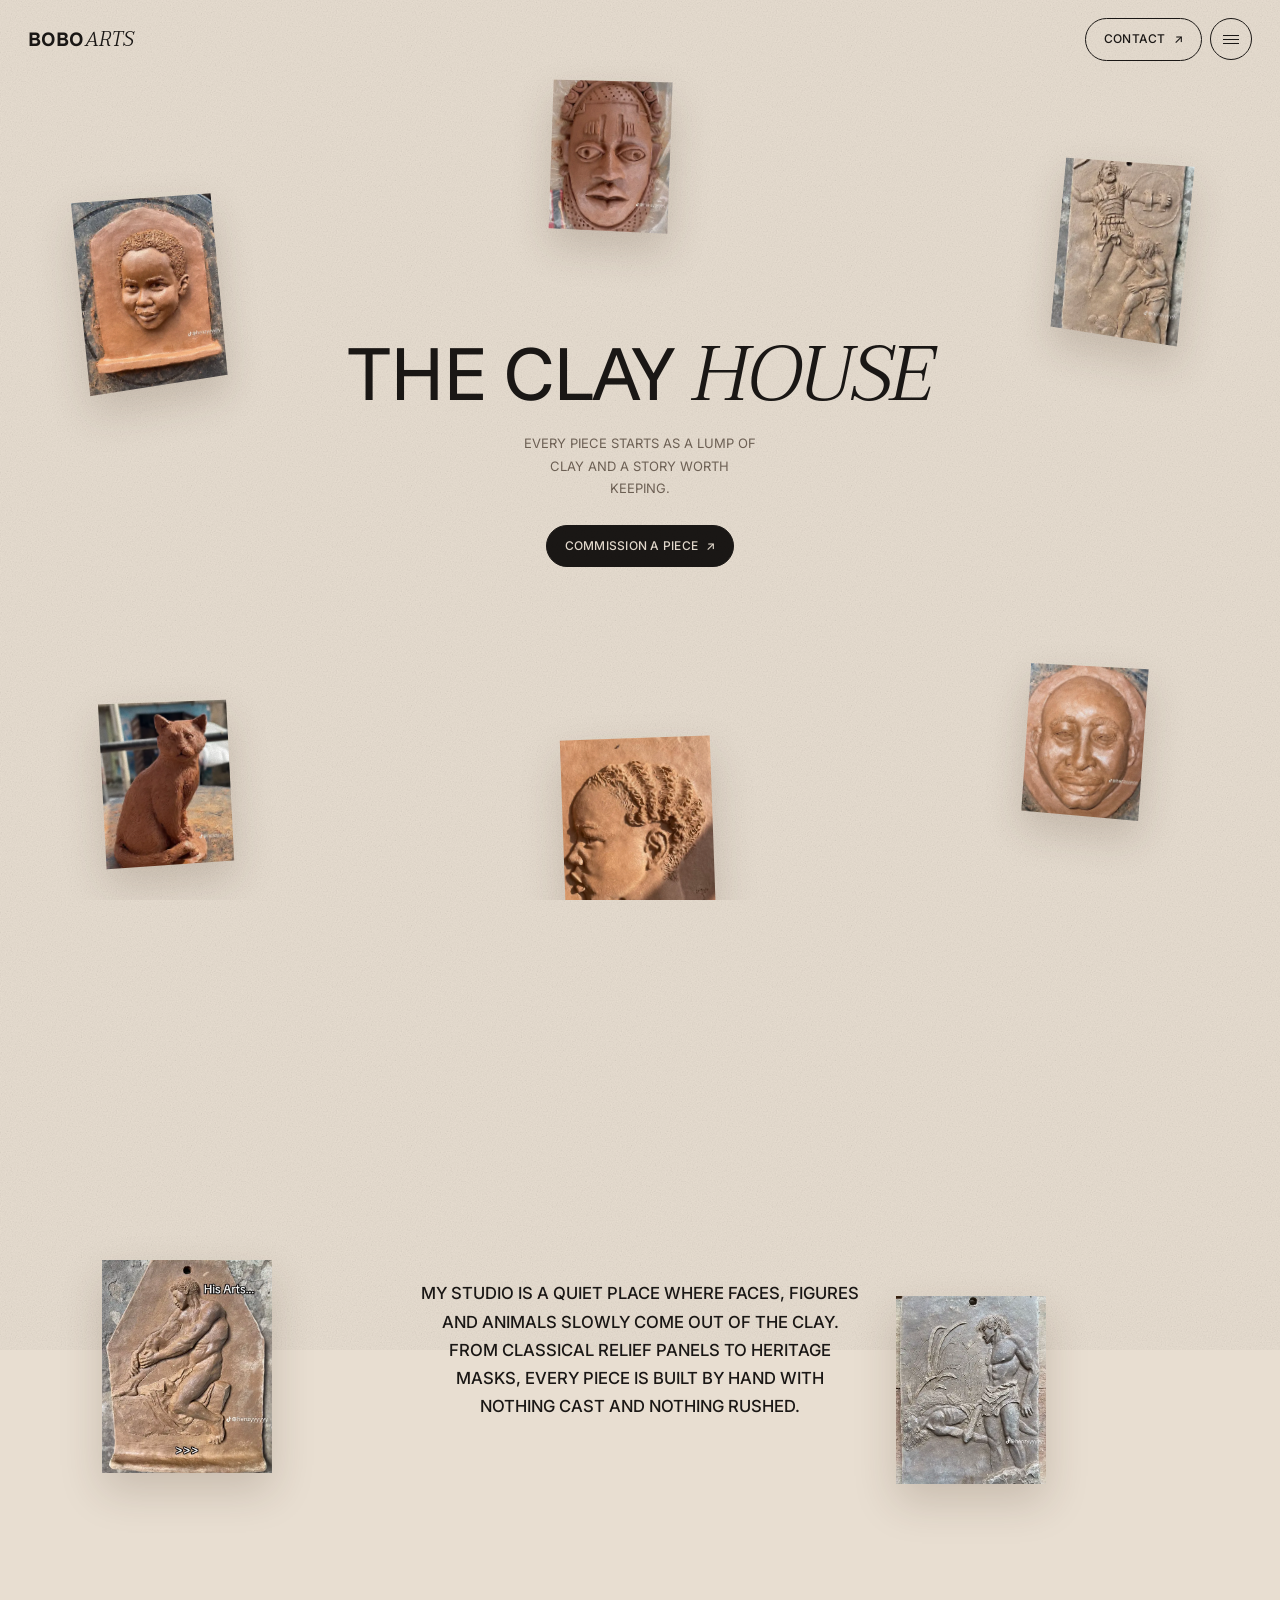
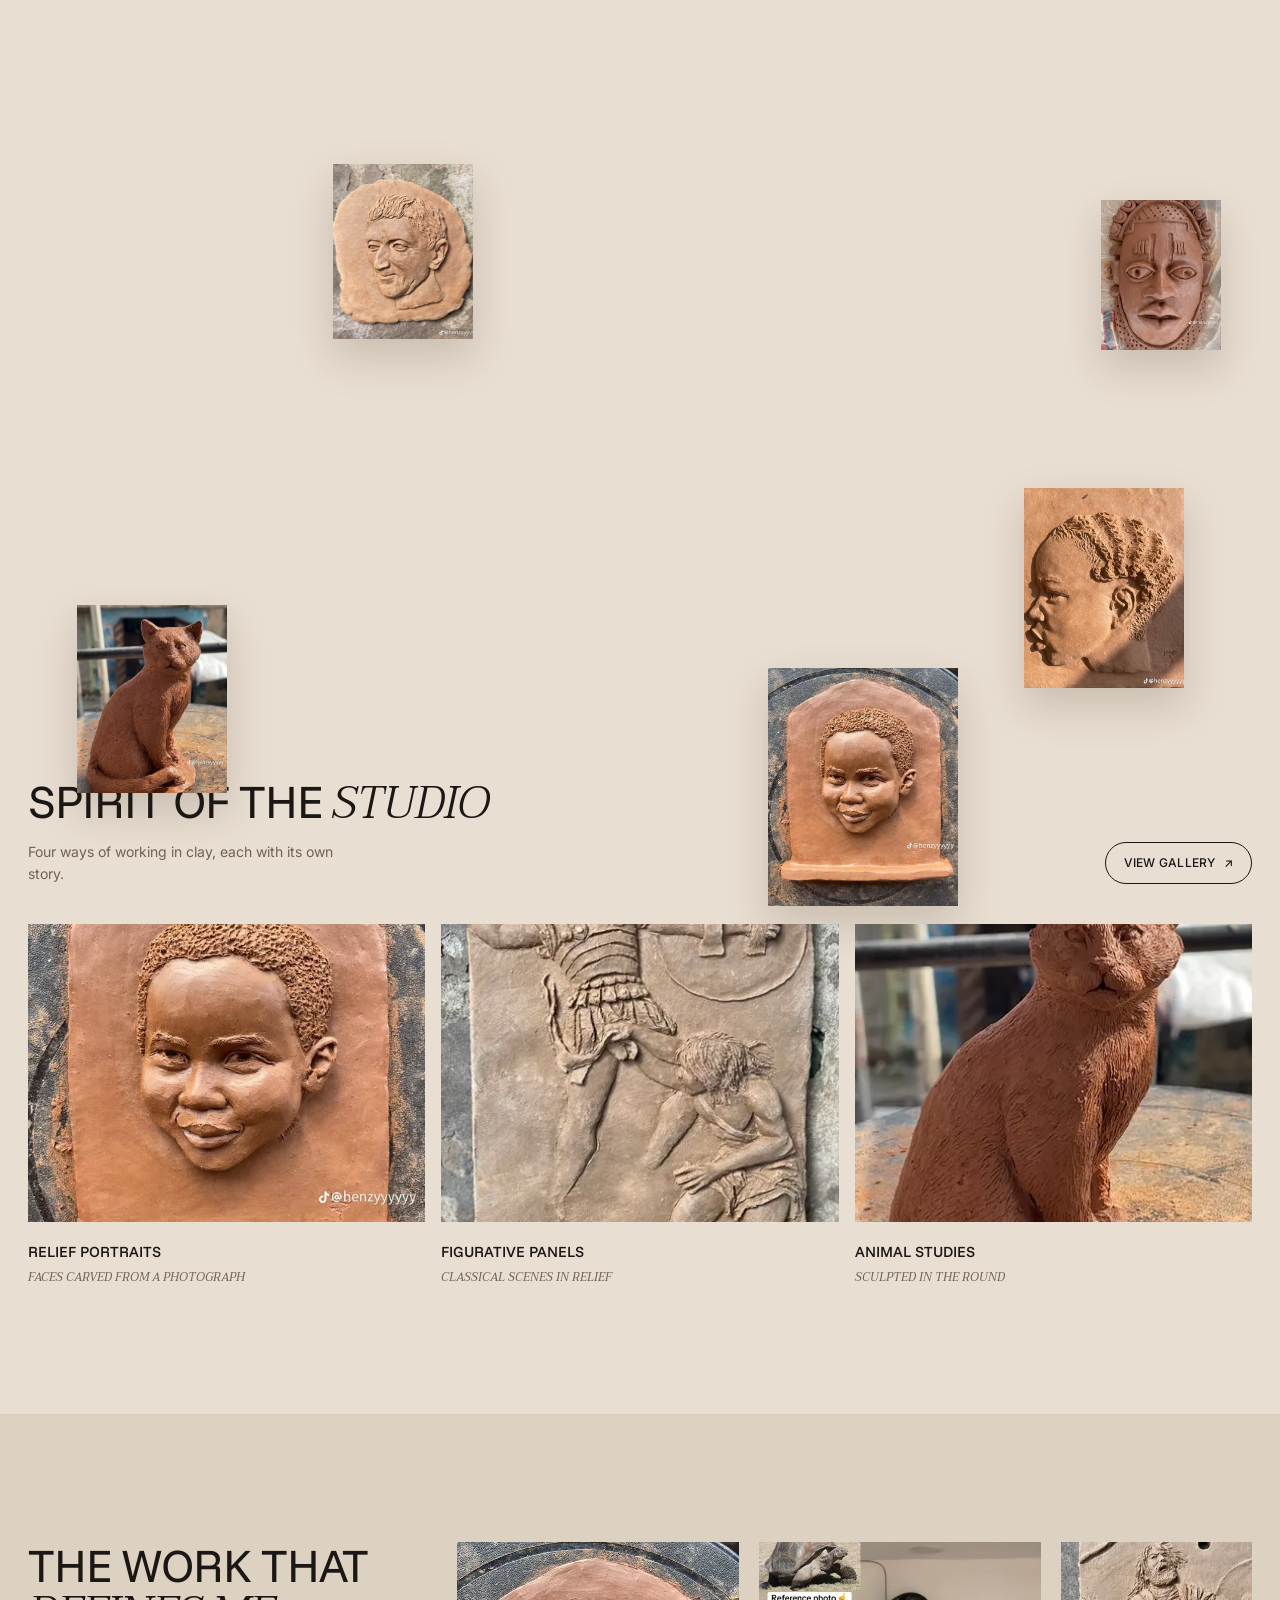
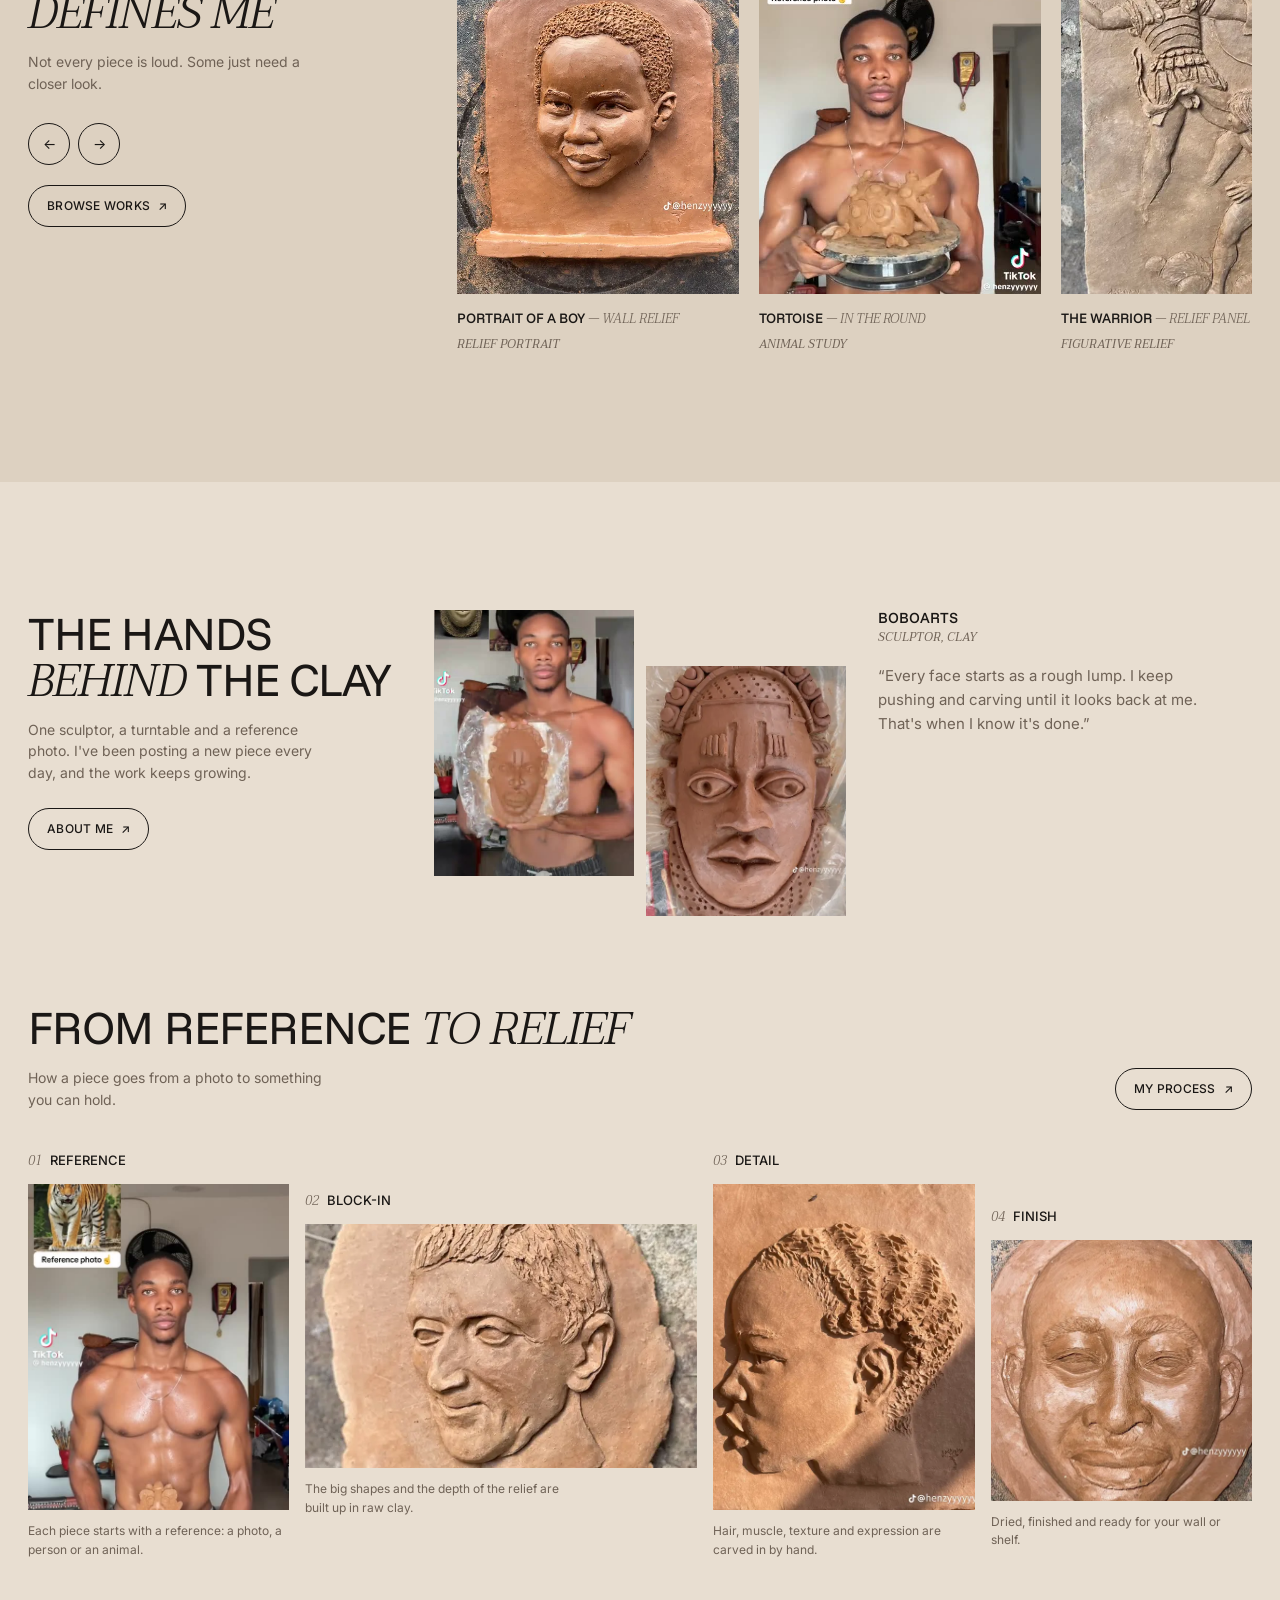
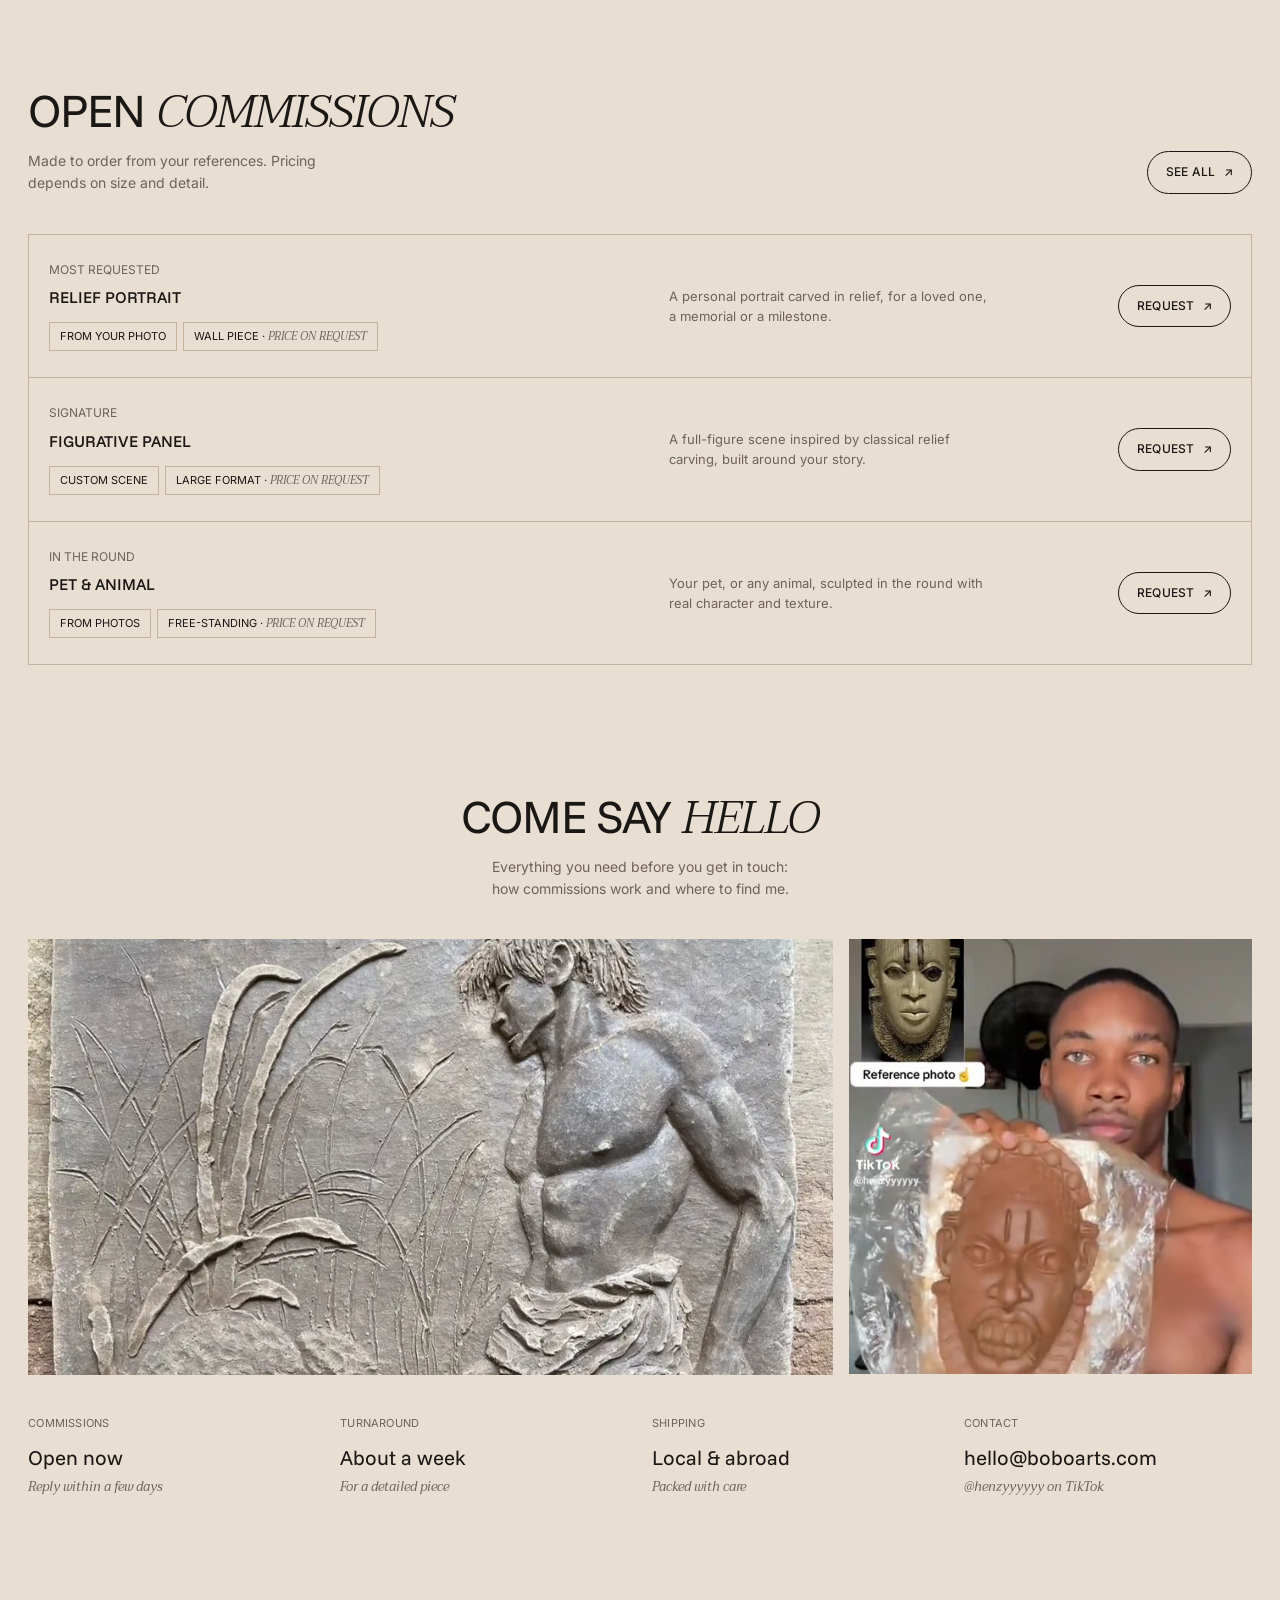
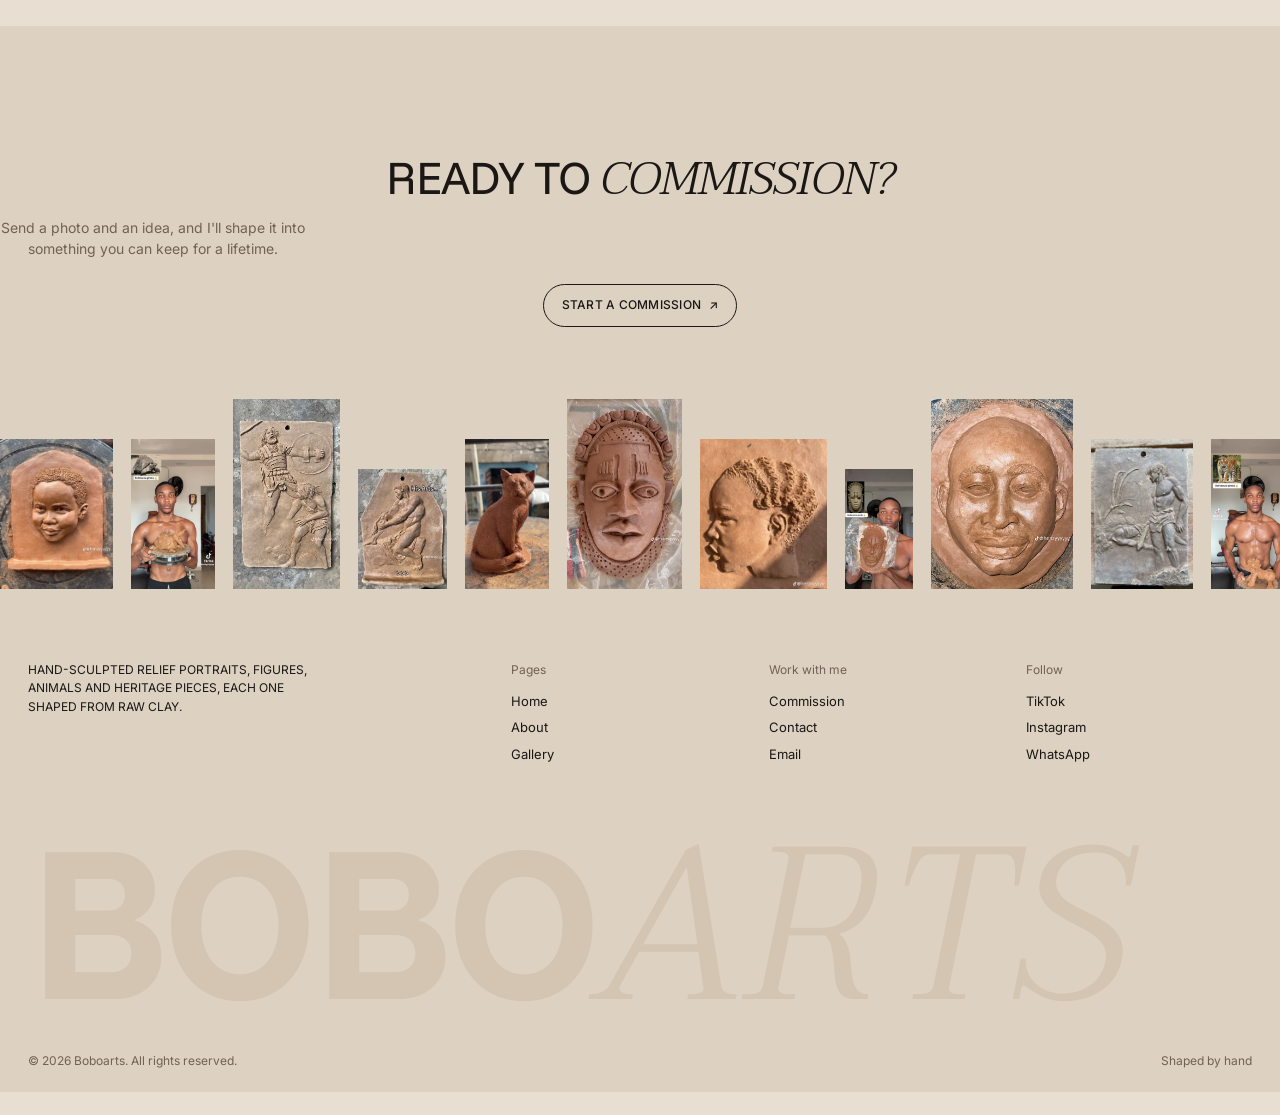
==== commit 1f07fe95: "Redesign in the Draxton gallery style with the Sand palette and grain Split logo with full-screen me" ====
--- a/index.html
+++ b/index.html
@@ -1,5 +1,5 @@
 <!DOCTYPE html>
-<html lang="en" data-theme="kiln">
+<html lang="en">
 <head>
 <meta charset="utf-8">
 <meta name="viewport" content="width=device-width, initial-scale=1">
@@ -8,38 +8,134 @@
 <meta property="og:title" content="Boboarts | Hand-sculpted clay works and commissions">
 <meta property="og:description" content="Boboarts is the studio of a sculptor working in clay: relief portraits, figures, animals and heritage masks, made by hand and available to commission.">
 <meta property="og:image" content="/assets/works/boy-relief.webp">
-<link rel="icon" href="data:image/svg+xml,<svg xmlns='http://www.w3.org/2000/svg' viewBox='0 0 100 100'><circle cx='50' cy='50' r='46' fill='%23b87a50'/></svg>">
-<link rel="preconnect" href="https://api.fontshare.com" crossorigin>
-<link href="https://api.fontshare.com/v2/css?f[]=switzer@400,500,600&display=swap" rel="stylesheet">
+<meta name="theme-color" content="#e8ded1">
+<link rel="icon" href="data:image/svg+xml,<svg xmlns='http://www.w3.org/2000/svg' viewBox='0 0 100 100'><circle cx='50' cy='50' r='46' fill='%239b5732'/></svg>">
+<link rel="preconnect" href="https://fonts.googleapis.com">
+<link rel="preconnect" href="https://fonts.gstatic.com" crossorigin>
+<link href="https://fonts.googleapis.com/css2?family=Funnel+Sans:wght@400;500;700&family=Inter:wght@400;500&family=Taviraj:ital,wght@1,300;1,400&display=swap" rel="stylesheet">
 <link rel="stylesheet" href="css/style.css">
-<script src="js/works.js"></script>
-<script src="js/main.js"></script>
+<script src="js/works.js" defer></script>
+<script src="js/main.js" defer></script>
 </head>
-<body data-page="home" class="home">
+<body data-page="home">
 <header class="site-header">
-  <a class="brand" href="index.html"><b>Boboarts</b><span>Clay sculptor</span></a>
-  <div class="clock"><div>Commissions open</div><span>Your time</span><b data-clock></b></div>
-  <nav class="nav"><a href="works.html">Work</a><a href="about.html">About</a><a href="commission.html">Commission</a><a href="contact.html">Contact</a></nav>
-  <div class="socials">
-    <a href="https://www.tiktok.com/@henzyyyyyy" target="_blank" rel="noopener" aria-label="TikTok">TT</a>
-    <a href="#" target="_blank" rel="noopener" aria-label="Instagram">IG</a>
-    <a href="https://wa.me/0000000000" target="_blank" rel="noopener" aria-label="WhatsApp">WA</a>
+  <a class="logo" href="index.html">Bobo<i>arts</i></a>
+  <div class="header-actions">
+    <a class="pill" href="contact.html">Contact <span class="arr">↗</span></a>
+    <button class="menu-btn" aria-label="Menu" aria-expanded="false"><span></span></button>
   </div>
-  <button class="menu-btn" aria-expanded="false">Menu</button>
 </header>
-<div class="preloader" aria-hidden="true"><div class="count"><b>0</b><small>Boboarts</small></div></div>
-<p class="home-intro">Sculptor working in clay. I make relief portraits, figures, animals and heritage pieces, <em>by hand</em> from start to finish.</p>
-<div class="stage" aria-label="Selected works. Scroll or drag to browse."></div>
-<div class="ticks" aria-hidden="true"></div>
-<div class="current-name" aria-live="polite"></div>
-<button class="sound" type="button" aria-label="Toggle video sound">
-  <svg viewBox="0 0 16 16" fill="currentColor"><path d="M2 6h3l4-3v10l-4-3H2z"/><path class="x" d="M11 6l4 4m0-4l-4 4" stroke="currentColor" stroke-width="1.4"/></svg>
-  <span>Sound off</span>
-</button>
-<div class="home-bottom">
-  <span>[ Scroll ]</span>
-  <span class="cap"></span>
-  <span class="r">© <span data-year></span> Boboarts</span>
-</div>
+<nav class="menu" aria-label="Main"><a href="index.html" aria-current="page">Home</a><a href="about.html">About</a><a href="gallery.html">Gallery</a><a href="commission.html">Commission</a><a href="contact.html">Contact</a></nav>
+<main>
+  <section class="hero" style="padding:0">
+    <div class="hero-copy">
+      <h1 class="h-xl">The clay <span class="it">house</span></h1>
+      <p>Every piece starts as a lump of clay and a story worth keeping.</p>
+      <a class="pill solid" href="commission.html">Commission a piece <span class="arr">↗</span></a>
+    </div>
+  </section>
+
+  <div class="drift">
+    <div class="drift-text"><p>My studio is a quiet place where faces, figures and animals slowly come out of the clay. From classical relief panels to heritage masks, every piece is built by hand with nothing cast and nothing rushed.</p></div>
+  </div>
+
+  <section class="wrap">
+    <div class="head-row reveal">
+      <div><h2 class="h-lg">Spirit of the <span class="it">studio</span></h2><p class="lead">Four ways of working in clay, each with its own story.</p></div>
+      <a class="pill" href="gallery.html">View gallery <span class="arr">↗</span></a>
+    </div>
+    <div class="grid-3">
+      <a class="card reveal" href="gallery.html#portraits"><div class="ph"><img src="assets/works/boy-relief-sm.webp" alt="Relief portrait of a boy" loading="lazy"></div><h3>Relief portraits</h3><span class="it-sm">Faces carved from a photograph</span></a>
+      <a class="card reveal" href="gallery.html#figurative"><div class="ph"><img src="assets/works/the-warrior-sm.webp" alt="The Warrior, figurative relief" loading="lazy"></div><h3>Figurative panels</h3><span class="it-sm">Classical scenes in relief</span></a>
+      <a class="card reveal" href="gallery.html#animals"><div class="ph"><img src="assets/works/seated-cat-sm.webp" alt="Seated cat in clay" loading="lazy"></div><h3>Animal studies</h3><span class="it-sm">Sculpted in the round</span></a>
+    </div>
+  </section>
+
+  <section class="band">
+    <div class="wrap split-head">
+      <div class="reveal">
+        <h2 class="h-lg">The work that <span class="it">defines me</span></h2>
+        <p class="lead">Not every piece is loud. Some just need a closer look.</p>
+        <div class="slider-nav"><button class="prev" aria-label="Previous">←</button><button class="next" aria-label="Next">→</button></div>
+        <a class="pill" style="margin-top:20px" href="gallery.html">Browse works <span class="arr">↗</span></a>
+      </div>
+      <div class="slider-wrap reveal"><div class="slider"></div></div>
+    </div>
+  </section>
+
+  <section class="wrap">
+    <div class="artist">
+      <div class="reveal">
+        <h2 class="h-lg">The hands <span class="it">behind</span> the clay</h2>
+        <p class="lead">One sculptor, a turntable and a reference photo. I've been posting a new piece every day, and the work keeps growing.</p>
+        <a class="pill" style="margin-top:24px" href="about.html">About me <span class="arr">↗</span></a>
+      </div>
+      <div class="pair reveal">
+        <img src="assets/works/artist.jpg" alt="The artist holding a clay heritage mask" loading="lazy">
+        <img src="assets/works/heritage-mask-sm.webp" alt="Heritage mask in clay" loading="lazy">
+      </div>
+      <div class="reveal">
+        <h3 class="h-md">Boboarts</h3>
+        <span class="it-sm">Sculptor, clay</span>
+        <blockquote>“Every face starts as a rough lump. I keep pushing and carving until it looks back at me. That's when I know it's done.”</blockquote>
+      </div>
+    </div>
+  </section>
+
+  <section class="wrap">
+    <div class="head-row reveal">
+      <div><h2 class="h-lg">From reference <span class="it">to relief</span></h2><p class="lead">How a piece goes from a photo to something you can hold.</p></div>
+      <a class="pill" href="about.html">My process <span class="arr">↗</span></a>
+    </div>
+    <div class="steps">
+      <div class="step reveal"><div class="lbl"><i>01</i>Reference</div><div class="ph"><img src="assets/video/tiger.jpg" alt="The artist with a tiger sculpture and its reference photo" loading="lazy"></div><p>Each piece starts with a reference: a photo, a person or an animal.</p></div>
+      <div class="step reveal"><div class="lbl"><i>02</i>Block-in</div><div class="ph"><img src="assets/works/profile-study-sm.webp" alt="Profile study emerging from clay" loading="lazy"></div><p>The big shapes and the depth of the relief are built up in raw clay.</p></div>
+      <div class="step reveal"><div class="lbl"><i>03</i>Detail</div><div class="ph"><img src="assets/works/cornrows-sm.webp" alt="Detailed braids in a relief portrait" loading="lazy"></div><p>Hair, muscle, texture and expression are carved in by hand.</p></div>
+      <div class="step reveal"><div class="lbl"><i>04</i>Finish</div><div class="ph"><img src="assets/works/the-elder-sm.webp" alt="Finished face relief" loading="lazy"></div><p>Dried, finished and ready for your wall or shelf.</p></div>
+    </div>
+  </section>
+
+  <section class="wrap">
+    <div class="head-row reveal">
+      <div><h2 class="h-lg">Open <span class="it">commissions</span></h2><p class="lead">Made to order from your references. Pricing depends on size and detail.</p></div>
+      <a class="pill" href="commission.html">See all <span class="arr">↗</span></a>
+    </div>
+    <div class="rows reveal">
+      <div class="row"><div><div class="when">Most requested</div><h3>Relief portrait</h3><div class="chips"><span class="chip">From your photo</span><span class="chip">Wall piece · <i>price on request</i></span></div></div><p>A personal portrait carved in relief, for a loved one, a memorial or a milestone.</p><a class="pill" href="contact.html?commission=Relief%20portrait">Request <span class="arr">↗</span></a></div>
+      <div class="row"><div><div class="when">Signature</div><h3>Figurative panel</h3><div class="chips"><span class="chip">Custom scene</span><span class="chip">Large format · <i>price on request</i></span></div></div><p>A full-figure scene inspired by classical relief carving, built around your story.</p><a class="pill" href="contact.html?commission=Figurative%20relief">Request <span class="arr">↗</span></a></div>
+      <div class="row"><div><div class="when">In the round</div><h3>Pet &amp; animal</h3><div class="chips"><span class="chip">From photos</span><span class="chip">Free-standing · <i>price on request</i></span></div></div><p>Your pet, or any animal, sculpted in the round with real character and texture.</p><a class="pill" href="contact.html?commission=Animal%20study">Request <span class="arr">↗</span></a></div>
+    </div>
+  </section>
+
+  <section class="wrap">
+    <div class="center reveal"><h2 class="h-lg">Come say <span class="it">hello</span></h2><p class="lead">Everything you need before you get in touch: how commissions work and where to find me.</p></div>
+    <div class="duo reveal">
+      <img src="assets/works/the-fallen.webp" alt="The Fallen, figurative relief" loading="lazy" style="object-position:center 30%">
+      <video src="assets/video/mask.mp4" poster="assets/video/mask.jpg" muted loop playsinline preload="none" data-autoplay></video>
+    </div>
+    <div class="info4 reveal">
+      <div><div class="caps">Commissions</div><div class="v">Open now</div><span class="it-sm">Reply within a few days</span></div>
+      <div><div class="caps">Turnaround</div><div class="v">About a week</div><span class="it-sm">For a detailed piece</span></div>
+      <div><div class="caps">Shipping</div><div class="v">Local &amp; abroad</div><span class="it-sm">Packed with care</span></div>
+      <div><div class="caps">Contact</div><a class="v" href="mailto:hello@boboarts.com" style="display:block">hello@boboarts.com</a><span class="it-sm">@henzyyyyyy on TikTok</span></div>
+    </div>
+  </section>
+</main>
+<section class="cta">
+  <h2 class="h-lg">Ready to <span class="it">commission?</span></h2>
+  <p class="lead">Send a photo and an idea, and I'll shape it into something you can keep for a lifetime.</p>
+  <a class="pill" href="contact.html">Start a commission <span class="arr">↗</span></a>
+  <div class="strip" aria-hidden="true"><div class="strip-track"></div></div>
+</section>
+<footer class="site-footer">
+  <div class="foot-top">
+    <p>Hand-sculpted relief portraits, figures, animals and heritage pieces, each one shaped from raw clay.</p>
+    <div><h4>Pages</h4><ul><li><a href="index.html">Home</a></li><li><a href="about.html">About</a></li><li><a href="gallery.html">Gallery</a></li></ul></div>
+    <div><h4>Work with me</h4><ul><li><a href="commission.html">Commission</a></li><li><a href="contact.html">Contact</a></li><li><a href="mailto:hello@boboarts.com">Email</a></li></ul></div>
+    <div><h4>Follow</h4><ul><li><a href="https://www.tiktok.com/@henzyyyyyy" target="_blank" rel="noopener">TikTok</a></li><li><a href="#">Instagram</a></li><li><a href="https://wa.me/0000000000">WhatsApp</a></li></ul></div>
+  </div>
+  <div class="wordmark" aria-hidden="true">Bobo<i>arts</i></div>
+  <div class="foot-bottom"><span>© <span data-year></span> Boboarts. All rights reserved.</span><span>Shaped by hand</span></div>
+</footer>
 </body>
 </html>
--- a/css/style.css
+++ b/css/style.css
@@ -1,310 +1,311 @@
 /* ==========================================================
    Boboarts: shared styles
-   Colour palettes live in the [data-theme] blocks below.
-   Pick one, set it on <html data-theme="...">, and remove the
-   theme switcher (top of js/main.js + .theme-switcher below).
+   Palette: Sand (light clay) with a film-grain overlay.
    ========================================================== */
 
-:root,
-[data-theme="kiln"] {
-  /* A: Kiln, a soft charcoal with classic clay */
-  --bg: #151312;
-  --surface: #1e1b19;
-  --line: #2f2b28;
-  --text: #ece4da;
-  --muted: #8f857b;
-  --accent: #b87a50;
-  --accent-ink: #151312;
-}
-[data-theme="terracotta"] {
-  /* B: Terracotta, a neutral graphite with brighter fired clay */
-  --bg: #171717;
-  --surface: #202020;
-  --line: #323030;
-  --text: #f1ebe4;
-  --muted: #948c85;
-  --accent: #c8693c;
-  --accent-ink: #171717;
-}
-[data-theme="earth"] {
-  /* C: Earth, a brown-black with muted umber */
-  --bg: #1a1511;
-  --surface: #231c17;
-  --line: #372d26;
-  --text: #eadccb;
-  --muted: #9a8978;
-  --accent: #a87650;
-  --accent-ink: #1a1511;
-}
-[data-theme="sand"] {
-  /* D: Sand, a light clay page with black type */
-  --bg: #ebe3d8;
-  --surface: #e1d6c8;
-  --line: #cdbfae;
-  --text: #171412;
-  --muted: #7a6d61;
-  --accent: #9b5732;
-  --accent-ink: #f4ede4;
+:root {
+  --bg: #e8ded1;          /* sand */
+  --bg-2: #ddd1c1;        /* darker band */
+  --card: #d3c5b2;
+  --line: #c3b39e;
+  --text: #1a1715;        /* mild black */
+  --muted: #6f6256;
+  --accent: #9b5732;      /* clay */
+  --accent-2: #b8764b;
+  --sans: "Funnel Sans", "Inter", system-ui, sans-serif;
+  --body: "Inter", system-ui, sans-serif;
+  --serif: "Taviraj", Georgia, serif;
+  --pad: clamp(18px, 2.2vw, 32px);
 }
 
 *, *::before, *::after { box-sizing: border-box; }
+html { scroll-behavior: smooth; }
 html, body { margin: 0; }
 body {
-  background: var(--bg);
-  color: var(--text);
-  font-family: "Switzer", "Inter", system-ui, -apple-system, sans-serif;
-  font-size: 13px;
-  line-height: 1.35;
+  background: var(--bg); color: var(--text);
+  font-family: var(--body); font-size: 14px; line-height: 1.55;
   -webkit-font-smoothing: antialiased;
-  transition: background-color .4s ease, color .4s ease;
 }
 img, video { display: block; max-width: 100%; }
 a { color: inherit; text-decoration: none; }
 button { font: inherit; color: inherit; }
-::selection { background: var(--accent); color: var(--accent-ink); }
-
+::selection { background: var(--accent); color: var(--bg); }
+
+/* ---------- Grain ---------- */
+body::after {
+  content: ""; position: fixed; inset: -50%; z-index: 999; pointer-events: none;
+  background-image: url("data:image/svg+xml,%3Csvg xmlns='http://www.w3.org/2000/svg' width='220' height='220'%3E%3Cfilter id='n'%3E%3CfeTurbulence type='fractalNoise' baseFrequency='.8' numOctaves='3' stitchTiles='stitch'/%3E%3CfeColorMatrix type='saturate' values='0'/%3E%3C/filter%3E%3Crect width='100%25' height='100%25' filter='url(%23n)'/%3E%3C/svg%3E");
+  opacity: .22; mix-blend-mode: multiply;
+  animation: grain 1.2s steps(6) infinite;
+}
+@keyframes grain {
+  0% { transform: translate(0, 0); } 20% { transform: translate(-3%, 2%); }
+  40% { transform: translate(2%, -3%); } 60% { transform: translate(-2%, -1%); }
+  80% { transform: translate(3%, 3%); } 100% { transform: translate(0, 0); }
+}
+@media (prefers-reduced-motion: reduce) { body::after { animation: none; } }
+
+/* ---------- Type ---------- */
+.h-xl, .h-lg, .h-md {
+  font-family: var(--sans); font-weight: 400; text-transform: uppercase;
+  letter-spacing: -.02em; line-height: 1; margin: 0;
+}
+.h-xl { font-size: clamp(48px, 7vw, 104px); }
+.h-lg { font-size: clamp(32px, 3.6vw, 52px); }
+.h-md { font-size: 15px; letter-spacing: 0; font-weight: 500; }
+.it { font-family: var(--serif); font-style: italic; font-weight: 300; text-transform: uppercase; }
+.it-sm { font-family: var(--serif); font-style: italic; font-size: 12px; color: var(--muted); text-transform: uppercase; }
+.lead { color: var(--muted); max-width: 34ch; margin: 14px 0 0; font-size: 14px; }
+.caps { text-transform: uppercase; font-size: 12px; letter-spacing: .02em; }
 .muted { color: var(--muted); }
-.accent { color: var(--accent); }
-.pad { padding-inline: 32px; }
-@media (max-width: 760px) { .pad { padding-inline: 18px; } }
-
-/* ---------- Header (4 columns) ---------- */
+.wrap { padding-inline: var(--pad); }
+section { padding: clamp(72px, 10vw, 140px) 0 0; }
+section.band:has(.two-col) { padding-top: 0; }
+.band { padding-top: clamp(72px, 10vw, 140px); background: var(--bg-2); padding-bottom: clamp(72px, 10vw, 140px); margin-top: clamp(72px, 10vw, 140px); }
+.center { text-align: center; }
+.center .lead { margin-inline: auto; }
+
+/* ---------- Pill buttons ---------- */
+.pill {
+  display: inline-flex; align-items: center; gap: 8px;
+  padding: 11px 18px; border: 1px solid var(--text); border-radius: 999px;
+  text-transform: uppercase; font-size: 12px; font-weight: 500; letter-spacing: .02em;
+  background: transparent; cursor: pointer; white-space: nowrap;
+  transition: background .25s, color .25s, border-color .25s;
+}
+.pill:hover, .pill.solid { background: var(--text); color: var(--bg); }
+.pill.solid:hover { background: var(--accent); border-color: var(--accent); }
+.pill .arr { display: inline-block; transition: transform .25s; }
+.pill:hover .arr { transform: translate(2px, -2px); }
+
+.head-row { display: flex; justify-content: space-between; align-items: flex-end; gap: 24px; flex-wrap: wrap; margin-bottom: 40px; }
+
+/* ---------- Header + menu ---------- */
 .site-header {
-  position: fixed; top: 0; left: 0; right: 0; z-index: 60;
-  display: grid; grid-template-columns: 1fr 1fr 1fr 1fr;
-  align-items: start; padding: 18px 32px; pointer-events: none;
-}
-.site-header > * { pointer-events: auto; }
-.site-header .brand b { display: block; font-weight: 500; }
-.site-header .brand span, .site-header .clock span { color: var(--muted); }
-.site-header .clock b { font-weight: 500; margin-left: 6px; }
-.nav { display: flex; gap: 16px; text-transform: uppercase; font-weight: 500; justify-self: start; margin-left: -60px; }
-.nav a { transition: color .2s; }
-.nav a[aria-current="page"] { color: var(--muted); }
-.nav a:hover { color: var(--accent); }
-.socials { display: flex; gap: 20px; justify-self: end; font-weight: 500; }
-.socials a:hover { color: var(--accent); }
-.menu-btn { display: none; background: none; border: 0; padding: 0; justify-self: end; text-transform: uppercase; font-weight: 500; cursor: pointer; }
-@media (max-width: 900px) {
-  .site-header { grid-template-columns: 1fr auto; padding: 16px 18px; background: var(--bg); }
-  .site-header .clock, .socials { display: none; }
-  .menu-btn { display: block; }
-  .nav {
-    position: fixed; inset: 56px 0 auto 0; margin: 0;
-    flex-direction: column; gap: 0; background: var(--bg);
-    font-size: 34px; letter-spacing: -.02em; padding: 8px 18px 24px;
-    display: none; border-bottom: 1px solid var(--line);
-  }
-  .nav.open { display: flex; }
-  .nav a { padding: 6px 0; }
-}
-
-/* ---------- Footer ---------- */
-.site-footer {
-  display: grid; grid-template-columns: 1fr 1fr 1fr 1fr; gap: 16px;
-  padding: 18px 32px; color: var(--muted); font-size: 11px;
-}
-.site-footer .r { grid-column: 4; justify-self: end; }
-.site-footer a:hover { color: var(--accent); }
-@media (max-width: 760px) { .site-footer { grid-template-columns: 1fr; padding: 18px; } .site-footer .r { grid-column: 1; justify-self: start; } }
-
-/* ---------- Preloader ---------- */
-.preloader {
-  position: fixed; inset: 0; z-index: 200; background: var(--bg);
-  display: grid; place-items: center; transition: opacity .7s ease, visibility .7s;
-}
-.preloader.done { opacity: 0; visibility: hidden; }
-.preloader .count { font-size: 64px; font-weight: 600; letter-spacing: -.04em; text-align: center; line-height: 1; }
-.preloader .count small { display: block; font-size: 11px; font-weight: 400; color: var(--muted); letter-spacing: 0; margin-top: 8px; }
-.preloader img {
-  position: absolute; width: 84px; aspect-ratio: 4/5; object-fit: cover;
-  opacity: 0; transform: scale(.8); transition: opacity .5s, transform .5s;
-}
-.preloader img.show { opacity: 1; transform: none; }
-
-/* ---------- Home: vertical tilted carousel ---------- */
-body.home { overflow: hidden; height: 100vh; height: 100dvh; --slide-h: min(46vh, 420px); }
-.home-intro {
-  position: fixed; top: 140px; left: 32px; z-index: 20;
-  font-size: clamp(20px, 1.8vw, 26px); line-height: 1.12; letter-spacing: -.01em; max-width: 30ch;
-}
-.home-intro em { font-style: normal; color: var(--accent); }
-.stage {
-  position: fixed; inset: 0; perspective: 1400px; overflow: hidden;
-  touch-action: none; cursor: grab;
-}
-.stage:active { cursor: grabbing; }
-.slide {
-  position: absolute; left: 50%; top: 50%;
-  will-change: transform; transform-style: preserve-3d;
-}
-.slide .frame { overflow: hidden; background: var(--surface); height: var(--slide-h); }
-.slide img, .slide video { width: 100%; height: 100%; object-fit: cover; }
-.slide.portrait .frame { aspect-ratio: 4/5; }
-.slide.land .frame { aspect-ratio: 4/3; }
-.slide.tall .frame { aspect-ratio: 9/14; }
-.ticks {
-  position: fixed; left: 0; top: 50%; transform: translateY(-50%); z-index: 20;
-  display: flex; flex-direction: column; gap: 6px;
-}
-.ticks i { display: block; height: 1px; width: 14px; background: var(--muted); transition: width .35s, background .35s; }
-.ticks i.near { width: 24px; }
-.ticks i.on { width: 42px; background: var(--text); }
-.current-name {
-  position: fixed; left: 56px; top: 50%; transform: translateY(-50%); z-index: 20;
-  font-size: 15px; font-weight: 500;
-}
-.current-name small { display: block; color: var(--muted); font-weight: 400; font-size: 11px; margin-top: 2px; }
-.sound {
-  position: fixed; right: 32px; top: 50%; transform: translateY(-50%); z-index: 20;
-  background: none; border: 0; cursor: pointer; text-transform: uppercase; font-weight: 500;
-  display: flex; align-items: center; gap: 8px; font-size: 12px;
-}
-.sound svg { width: 14px; height: 14px; }
-.home-bottom {
-  position: fixed; left: 0; right: 0; bottom: 0; z-index: 20;
-  display: grid; grid-template-columns: 1fr 1fr 1fr 1fr; padding: 18px 32px; font-size: 12px;
-}
-.home-bottom .cap { grid-column: 2 / 4; justify-self: center; }
-.home-bottom .r { justify-self: end; color: var(--muted); }
-@media (max-width: 900px) {
-  .home-intro { top: 56px; left: 0; right: 0; max-width: none; z-index: 30; font-size: 20px; padding: 12px 18px 18px; background: linear-gradient(var(--bg) 82%, transparent); }
-  .stage { top: 120px; }
-  body.home { --slide-h: 42vh; }
-  .current-name { left: 18px; top: auto; bottom: 64px; transform: none; }
-  .ticks { display: none; }
-  .sound { right: 18px; top: auto; bottom: 64px; transform: none; }
-  .home-bottom { grid-template-columns: 1fr 1fr; padding: 18px; }
-  .home-bottom .cap { display: none; }
-}
-
-/* ---------- Big uppercase page titles ---------- */
-.page { padding-top: 120px; min-height: 100vh; display: flex; flex-direction: column; }
-.page main { flex: 1; }
-.mega {
-  font-size: clamp(56px, 8.4vw, 132px); font-weight: 600; text-transform: uppercase;
-  letter-spacing: -.045em; line-height: .9; margin: 0;
-}
-.mega .accent { font-weight: 600; }
-
-/* ---------- Works: horizontal strip ---------- */
-body.works-page { overflow-x: hidden; }
-.strip-wrap { overflow: hidden; margin-top: 56px; }
-.strip { display: flex; gap: 6px; align-items: flex-start; padding: 0 32px 24px; will-change: transform; }
-.strip a { flex: none; display: block; }
-.strip a span { display: block; font-size: 11px; margin-bottom: 8px; transition: color .2s; }
-.strip a:hover span { color: var(--accent); }
-.strip .frame { overflow: hidden; background: var(--surface); }
-.strip img, .strip video { width: 100%; height: 100%; object-fit: cover; transition: transform .8s cubic-bezier(.2,.7,.2,1); }
-.strip a:hover img, .strip a:hover video { transform: scale(1.04); }
-@media (max-width: 760px) {
-  .strip-wrap { overflow-x: auto; }
-  .strip { padding: 0 18px 24px; }
-}
-
-/* ---------- Project detail ---------- */
-.project { display: grid; grid-template-columns: 1fr 1fr; gap: 32px; padding: 0 32px; }
-.project h1 { font-size: 40px; font-weight: 400; letter-spacing: -.03em; margin: 4px 0 40px; }
-.kv { display: grid; grid-template-columns: 140px 1fr; row-gap: 6px; margin-bottom: 40px; }
-.kv dt { color: var(--muted); }
-.kv dd { margin: 0; }
-.project .info { color: var(--muted); max-width: 42ch; line-height: 1.5; font-size: 14px; }
-.project .media { display: grid; gap: 8px; }
-.project .media img, .project .media video { width: 100%; background: var(--surface); }
-.project .left { position: sticky; top: 120px; align-self: start; }
-.next { margin-top: 64px; display: inline-block; }
-.next img { width: 120px; aspect-ratio: 4/5; object-fit: cover; margin-top: 8px; transition: opacity .2s; }
-.next:hover img { opacity: .8; }
-.btn {
-  display: inline-block; padding: 12px 18px; background: var(--text); color: var(--bg);
-  font-size: 12px; font-weight: 500; border: 0; cursor: pointer; transition: background .2s, color .2s;
-}
-.btn:hover { background: var(--accent); color: var(--accent-ink); }
-@media (max-width: 860px) {
-  .project { grid-template-columns: 1fr; padding: 0 18px; }
-  .project .left { position: static; }
-}
-
-/* ---------- About ---------- */
-.about { display: grid; grid-template-columns: 1fr 1fr 1fr 1fr; gap: 32px; padding: 0 32px; }
-.about .lede { grid-column: 1 / 3; font-size: clamp(20px, 1.8vw, 26px); line-height: 1.12; letter-spacing: -.01em; margin: 0 0 48px; max-width: 26ch; }
-.about .photo { grid-column: 3 / 5; grid-row: 1 / 3; justify-self: end; width: 100%; max-width: 560px; }
-.about .photo img { width: 100%; aspect-ratio: 4/5; object-fit: cover; }
-.about .text { grid-column: 1 / 3; align-self: end; padding-top: 80px; }
-.rows { display: grid; grid-template-columns: 140px 1fr; row-gap: 28px; }
-.rows dt { color: var(--muted); }
-.rows dd { margin: 0; line-height: 1.5; }
-.rows dd span { color: var(--muted); margin-left: 10px; }
-@media (max-width: 860px) {
-  .about { grid-template-columns: 1fr; padding: 0 18px; }
-  .about .lede, .about .photo, .about .text { grid-column: 1; grid-row: auto; padding-top: 0; }
-}
-
-/* ---------- Commission ---------- */
-.offer-grid { display: grid; grid-template-columns: repeat(3, 1fr); gap: 32px 8px; padding: 56px 32px 0; }
-.offer .frame { overflow: hidden; aspect-ratio: 5/4; background: var(--surface); }
-.offer img { width: 100%; height: 100%; object-fit: cover; transition: transform .8s cubic-bezier(.2,.7,.2,1); }
-.offer:hover img { transform: scale(1.04); }
-.offer .row { display: flex; justify-content: space-between; gap: 12px; margin-top: 10px; font-size: 14px; }
-.offer .row b { font-weight: 500; }
-.offer p { color: var(--muted); margin: 6px 0 10px; max-width: 40ch; line-height: 1.45; }
-.offer a.req { text-transform: uppercase; font-weight: 500; font-size: 11px; border-bottom: 1px solid currentColor; padding-bottom: 1px; }
-.offer a.req:hover { color: var(--accent); }
-.how { display: grid; grid-template-columns: 1fr 1fr 1fr 1fr; gap: 32px; padding: 120px 32px 40px; }
-.how h2 { grid-column: 1; font-size: 13px; font-weight: 500; margin: 0; }
-.how .rows { grid-column: 2 / 5; grid-template-columns: 60px 200px 1fr; row-gap: 18px; }
-.how .rows > * { padding-bottom: 18px; border-bottom: 1px solid var(--line); }
-@media (max-width: 860px) {
-  .offer-grid { grid-template-columns: 1fr 1fr; padding: 40px 18px 0; }
-  .how { grid-template-columns: 1fr; padding: 72px 18px 32px; }
-  .how .rows { grid-column: 1; grid-template-columns: 40px 1fr; }
-  .how .rows dd.d { grid-column: 2; }
-}
-@media (max-width: 520px) { .offer-grid { grid-template-columns: 1fr; } }
-
-/* ---------- Contact ---------- */
-.contact { display: grid; grid-template-columns: 1fr 1fr; gap: 32px; padding: 0 32px; min-height: calc(100vh - 180px); }
-.contact .left { display: flex; flex-direction: column; }
-.contact .left img { width: 140px; aspect-ratio: 4/5; object-fit: cover; }
-.contact .lede { font-size: clamp(18px, 1.6vw, 22px); line-height: 1.15; margin: auto 0 32px; padding-top: 64px; }
-.details { display: grid; grid-template-columns: repeat(3, 1fr); gap: 20px 24px; margin-bottom: 32px; font-size: 12px; }
-.details dt { color: var(--muted); margin-bottom: 4px; }
-.details dd { margin: 0; line-height: 1.45; }
-.details a:hover { color: var(--accent); }
-.big-mail { font-size: clamp(24px, 2.4vw, 34px); letter-spacing: -.02em; }
-.big-mail:hover { color: var(--accent); }
-form { align-self: end; display: grid; gap: 18px; }
-label { display: grid; gap: 6px; font-size: 11px; color: var(--muted); }
+  position: fixed; top: 0; left: 0; right: 0; z-index: 80;
+  display: flex; justify-content: space-between; align-items: center;
+  padding: 18px var(--pad);
+  transition: background .3s, transform .4s;
+}
+.site-header.scrolled { background: color-mix(in srgb, var(--bg) 88%, transparent); backdrop-filter: blur(10px); -webkit-backdrop-filter: blur(10px); }
+.site-header.hide { transform: translateY(-100%); }
+.logo { font-family: var(--sans); font-weight: 700; font-size: 20px; letter-spacing: -.01em; text-transform: uppercase; }
+.logo i { font-family: var(--serif); font-weight: 300; font-style: italic; letter-spacing: 0; margin-left: 2px; }
+.header-actions { display: flex; gap: 8px; align-items: center; }
+.menu-btn {
+  width: 42px; height: 42px; border-radius: 50%; border: 1px solid var(--text);
+  background: transparent; cursor: pointer; display: grid; place-items: center; padding: 0;
+}
+.menu-btn span { display: block; width: 16px; height: 1px; background: currentColor; position: relative; transition: transform .3s; }
+.menu-btn span::before, .menu-btn span::after { content: ""; position: absolute; left: 0; width: 16px; height: 1px; background: currentColor; transition: transform .3s, top .3s; }
+.menu-btn span::before { top: -4px; } .menu-btn span::after { top: 4px; }
+.menu-open .menu-btn span { background: transparent; }
+.menu-open .menu-btn span::before { top: 0; transform: rotate(45deg); }
+.menu-open .menu-btn span::after { top: 0; transform: rotate(-45deg); }
+.menu {
+  position: fixed; inset: 0; z-index: 70; background: var(--bg);
+  display: flex; flex-direction: column; align-items: center; justify-content: center; gap: 4px;
+  opacity: 0; visibility: hidden; transition: opacity .45s, visibility .45s;
+}
+.menu-open .menu { opacity: 1; visibility: visible; }
+.menu a {
+  font-family: var(--serif); font-style: italic; font-weight: 300; text-transform: uppercase;
+  font-size: clamp(38px, 5.4vw, 72px); line-height: 1.12;
+  transform: translateY(24px); opacity: 0; transition: transform .6s cubic-bezier(.2,.7,.2,1), opacity .6s, color .2s;
+}
+.menu-open .menu a { transform: none; opacity: 1; }
+.menu a:hover, .menu a[aria-current="page"] { color: var(--accent); }
+.menu-open { overflow: hidden; }
+
+/* ---------- Home hero with floating art ---------- */
+.hero { position: relative; height: 100vh; min-height: 640px; display: grid; place-items: center; overflow: hidden; text-align: center; }
+.hero-copy { position: relative; z-index: 5; padding: 0 20px; }
+.hero-copy .h-xl { font-size: clamp(46px, 6vw, 92px); }
+.hero-copy p { text-transform: uppercase; color: var(--muted); max-width: 30ch; margin: 18px auto 26px; font-size: 13px; line-height: 1.7; }
+.float { position: absolute; z-index: 1; will-change: transform; }
+.float img { width: 100%; height: 100%; object-fit: cover; box-shadow: 0 18px 40px rgba(60, 40, 20, .18); }
+
+.drift { position: relative; height: 150vh; }
+.drift .float { z-index: 1; }
+.drift-text {
+  position: sticky; top: 0; height: 100vh; display: grid; place-items: center; z-index: 5; pointer-events: none;
+}
+.drift-text p {
+  max-width: 44ch; text-align: center; text-transform: uppercase; font-size: clamp(14px, 1.3vw, 18px);
+  line-height: 1.7; margin: 0; padding: 0 20px; font-weight: 500;
+}
+.drift-text .w { opacity: .15; transition: opacity .3s; }
+.drift-text .w.on { opacity: 1; }
+
+/* ---------- Cards ---------- */
+.grid-3 { display: grid; grid-template-columns: repeat(3, 1fr); gap: 16px; }
+.card { display: block; }
+.card .ph { overflow: hidden; background: var(--card); aspect-ratio: 4/3; }
+.card .ph img, .card .ph video { width: 100%; height: 100%; object-fit: cover; transition: transform .9s cubic-bezier(.2,.7,.2,1); }
+.card:hover .ph img, .card:hover .ph video { transform: scale(1.05); }
+.card h3 { font-family: var(--sans); font-weight: 500; text-transform: uppercase; font-size: 15px; margin: 18px 0 4px; letter-spacing: 0; }
+.card .it-sm { display: block; }
+@media (max-width: 860px) { .grid-3 { grid-template-columns: 1fr 1fr; } }
+@media (max-width: 560px) { .grid-3 { grid-template-columns: 1fr; } }
+
+/* Artwork slider */
+.split-head { display: grid; grid-template-columns: 1fr 2fr; gap: 32px; align-items: start; }
+.slider-wrap { overflow: hidden; }
+.slider { display: flex; gap: 20px; transition: transform .8s cubic-bezier(.2,.7,.2,1); }
+.slide { flex: 0 0 clamp(220px, 22vw, 320px); }
+.slide .ph { aspect-ratio: 4/5; overflow: hidden; background: var(--card); }
+.slide .ph img, .slide .ph video { width: 100%; height: 100%; object-fit: cover; transition: transform .9s cubic-bezier(.2,.7,.2,1); }
+.slide:hover .ph img { transform: scale(1.05); }
+.slide h3 { font-family: var(--sans); font-weight: 500; text-transform: uppercase; font-size: 14px; margin: 14px 0 2px; }
+.slide h3 .it { font-size: 13px; color: var(--muted); }
+.slider-nav { display: flex; gap: 8px; margin-top: 28px; }
+.slider-nav button { width: 42px; height: 42px; border-radius: 50%; border: 1px solid var(--text); background: none; cursor: pointer; }
+.slider-nav button:hover { background: var(--text); color: var(--bg); }
+@media (max-width: 860px) { .split-head { grid-template-columns: 1fr; } .slider-wrap { overflow-x: auto; } }
+
+/* Artist feature */
+.artist { display: grid; grid-template-columns: 1fr 1.1fr 1fr; gap: 32px; align-items: start; }
+.artist .main { aspect-ratio: 4/5; object-fit: cover; width: 100%; }
+.artist .pair { display: grid; grid-template-columns: 1fr 1fr; gap: 12px; align-items: end; }
+.artist .pair img { width: 100%; aspect-ratio: 3/4; object-fit: cover; }
+.artist .pair img:last-child { aspect-ratio: 4/5; transform: translateY(40px); }
+.artist blockquote { margin: 18px 0 0; color: var(--muted); font-size: 15px; line-height: 1.6; max-width: 36ch; }
+@media (max-width: 960px) { .artist { grid-template-columns: 1fr 1fr; } .artist > :first-child { grid-column: 1 / -1; } }
+@media (max-width: 560px) { .artist { grid-template-columns: 1fr; } .artist .pair img:last-child { transform: none; } }
+
+/* Steps (staggered) */
+.steps { display: grid; grid-template-columns: 1fr 1.5fr 1fr 1fr; gap: 16px; align-items: start; }
+.step .lbl { display: flex; gap: 8px; align-items: baseline; text-transform: uppercase; font-size: 13px; font-weight: 500; margin-bottom: 12px; }
+.step .lbl i { font-family: var(--serif); font-weight: 300; color: var(--muted); }
+.step .ph { overflow: hidden; background: var(--card); }
+.step img, .step video { width: 100%; height: 100%; object-fit: cover; }
+.step p { color: var(--muted); font-size: 12px; margin: 12px 0 0; max-width: 32ch; }
+.step:nth-child(1) .ph { aspect-ratio: 4/5; }
+.step:nth-child(2) { margin-top: 40px; } .step:nth-child(2) .ph { aspect-ratio: 16/10; }
+.step:nth-child(3) .ph { aspect-ratio: 4/5; }
+.step:nth-child(4) { margin-top: 56px; } .step:nth-child(4) .ph { aspect-ratio: 1; }
+@media (max-width: 860px) { .steps { grid-template-columns: 1fr 1fr; } .step { margin-top: 0 !important; } }
+
+/* List rows (commissions) */
+.rows { border-top: 1px solid var(--line); }
+.row {
+  display: grid; grid-template-columns: 1.4fr 1fr auto; gap: 24px; align-items: center;
+  padding: 26px 20px; border: 1px solid var(--line); border-top: 0;
+  transition: background .25s;
+}
+.row:hover { background: var(--bg-2); }
+.row .when { font-size: 12px; color: var(--muted); text-transform: uppercase; }
+.row h3 { font-family: var(--sans); font-weight: 500; text-transform: uppercase; font-size: 16px; margin: 6px 0 12px; }
+.chips { display: flex; gap: 6px; flex-wrap: wrap; }
+.chip { font-size: 11px; text-transform: uppercase; border: 1px solid var(--line); padding: 5px 10px; background: var(--bg); }
+.chip i { font-family: var(--serif); color: var(--muted); }
+.row p { color: var(--muted); margin: 0; font-size: 13px; max-width: 40ch; }
+@media (max-width: 760px) { .row { grid-template-columns: 1fr; } }
+
+/* Visit / info strip */
+.duo { display: grid; grid-template-columns: 2fr 1fr; gap: 16px; margin-top: 40px; }
+.duo img, .duo video { width: 100%; height: clamp(260px, 34vw, 500px); object-fit: cover; }
+.info4 { display: grid; grid-template-columns: repeat(4, 1fr); gap: 24px; margin-top: 40px; }
+.info4 .caps { color: var(--muted); font-size: 11px; }
+.info4 .v { font-family: var(--sans); font-size: clamp(18px, 1.6vw, 22px); margin-top: 10px; }
+.info4 .it-sm { display: block; margin-top: 4px; text-transform: none; font-size: 13px; }
+.info4 a:hover { color: var(--accent); }
+@media (max-width: 760px) { .duo { grid-template-columns: 1fr; } .info4 { grid-template-columns: 1fr 1fr; } }
+
+/* CTA + image marquee */
+.cta { text-align: center; padding: clamp(80px, 10vw, 140px) 0 0; background: var(--bg-2); margin-top: clamp(72px, 10vw, 140px); }
+.cta .pill { margin-top: 24px; }
+.strip { overflow: hidden; margin-top: 72px; }
+.strip-track { display: flex; gap: 18px; align-items: flex-end; width: max-content; animation: marq 50s linear infinite; }
+.strip-track img { height: 150px; width: auto; object-fit: cover; }
+.strip-track img:nth-child(3n) { height: 190px; }
+.strip-track img:nth-child(4n) { height: 120px; }
+@keyframes marq { to { transform: translateX(-50%); } }
+
+/* Footer */
+.site-footer { background: var(--bg-2); padding: 72px var(--pad) 22px; }
+.foot-top { display: grid; grid-template-columns: 2fr 1fr 1fr 1fr; gap: 32px; }
+.foot-top p { text-transform: uppercase; font-size: 12px; max-width: 36ch; margin: 0; }
+.foot-top h4 { font-size: 12px; color: var(--muted); font-weight: 400; margin: 0 0 12px; }
+.foot-top ul { list-style: none; padding: 0; margin: 0; display: grid; gap: 6px; font-size: 13px; }
+.foot-top a:hover { color: var(--accent); }
+.wordmark {
+  font-family: var(--sans); font-weight: 700; text-transform: uppercase; color: var(--card);
+  font-size: clamp(64px, 17vw, 260px); line-height: .9; letter-spacing: -.03em; margin: 56px 0 24px; white-space: nowrap;
+}
+.wordmark i { font-family: var(--serif); font-weight: 300; letter-spacing: 0; }
+.foot-bottom { display: flex; justify-content: space-between; font-size: 12px; color: var(--muted); }
+@media (max-width: 760px) { .foot-top { grid-template-columns: 1fr 1fr; } .foot-top > :first-child { grid-column: 1 / -1; } }
+
+/* ---------- Inner pages ---------- */
+.page-head { padding-top: 130px; display: flex; justify-content: space-between; align-items: flex-end; gap: 24px; flex-wrap: wrap; }
+.filters { display: flex; gap: 6px; flex-wrap: wrap; }
+.filters button { border: 1px solid var(--line); background: none; border-radius: 999px; padding: 7px 14px; font-size: 12px; cursor: pointer; }
+.filters button.active, .filters button:hover { background: var(--text); color: var(--bg); border-color: var(--text); }
+.gallery { display: grid; grid-template-columns: repeat(3, 1fr); gap: 56px 32px; margin-top: 56px; align-items: start; }
+.gallery .card .ph { aspect-ratio: auto; }
+.gallery .card:nth-child(3n+1) .ph { aspect-ratio: 4/5; }
+.gallery .card:nth-child(3n+2) .ph { aspect-ratio: 1; }
+.gallery .card:nth-child(3n) .ph { aspect-ratio: 5/6; }
+.gallery .card h3 .it { color: var(--muted); font-size: 13px; }
+@media (max-width: 860px) { .gallery { grid-template-columns: 1fr 1fr; gap: 40px 16px; } }
+@media (max-width: 520px) { .gallery { grid-template-columns: 1fr; } }
+
+.img-row { display: grid; grid-template-columns: 1.4fr 1fr .5fr; gap: 16px; margin-top: 48px; }
+.img-row img { width: 100%; height: clamp(220px, 28vw, 400px); object-fit: cover; }
+.two-col { display: grid; grid-template-columns: 1fr 1fr; }
+.two-col > div { padding: 40px var(--pad); }
+.two-col > div + div { border-left: 1px solid var(--line); }
+.two-col .k { font-size: 12px; color: var(--muted); margin-bottom: 16px; }
+.two-col .k i { font-family: var(--serif); }
+.two-col p { text-transform: uppercase; font-weight: 500; font-size: clamp(14px, 1.3vw, 17px); line-height: 1.5; margin: 0; max-width: 46ch; }
+.stats { display: grid; grid-template-columns: repeat(3, 1fr); gap: 24px; margin-top: 48px; }
+.stats b { display: block; font-family: var(--serif); font-style: italic; font-weight: 300; font-size: clamp(36px, 4vw, 56px); line-height: 1; }
+.stats span { font-size: 11px; text-transform: uppercase; color: var(--muted); }
+.vids { display: grid; grid-template-columns: repeat(3, 1fr); gap: 16px; margin-top: 40px; }
+.vids video { width: 100%; aspect-ratio: 9/14; object-fit: cover; background: var(--card); }
+.vids figure { margin: 0; }
+.vids figcaption { margin-top: 12px; text-transform: uppercase; font-size: 13px; font-weight: 500; }
+.vids figcaption i { font-family: var(--serif); font-weight: 300; color: var(--muted); }
+@media (max-width: 760px) { .two-col, .img-row { grid-template-columns: 1fr; } .two-col > div + div { border-left: 0; border-top: 1px solid var(--line); } .vids { grid-template-columns: 1fr 1fr; } }
+
+/* Work detail */
+.detail { display: grid; grid-template-columns: 1fr 1fr; gap: clamp(24px, 4vw, 64px); margin-top: 48px; align-items: start; }
+.detail .media img, .detail .media video { width: 100%; background: var(--card); }
+.detail .meta { position: sticky; top: 100px; }
+.kv { display: grid; grid-template-columns: 120px 1fr; border-top: 1px solid var(--line); margin: 28px 0; }
+.kv dt, .kv dd { padding: 12px 0; border-bottom: 1px solid var(--line); margin: 0; font-size: 13px; }
+.kv dt { color: var(--muted); text-transform: uppercase; font-size: 11px; }
+.detail .info { font-size: 15px; color: var(--muted); max-width: 44ch; }
+@media (max-width: 860px) { .detail { grid-template-columns: 1fr; } .detail .meta { position: static; } }
+
+/* FAQ */
+.faq details { border-bottom: 1px solid var(--line); padding: 22px 0; }
+.faq summary { cursor: pointer; list-style: none; display: flex; justify-content: space-between; gap: 16px; text-transform: uppercase; font-family: var(--sans); font-size: 16px; font-weight: 500; }
+.faq summary::-webkit-details-marker { display: none; }
+.faq summary::after { content: "+"; font-weight: 300; font-size: 22px; line-height: 1; }
+.faq details[open] summary::after { content: "–"; }
+.faq p { color: var(--muted); margin: 12px 0 0; max-width: 70ch; }
+
+/* Contact */
+.contact { display: grid; grid-template-columns: 1fr 1fr; gap: clamp(32px, 5vw, 80px); margin-top: 56px; }
+.contact-info { display: grid; gap: 28px; align-content: start; }
+.contact-info .v { font-family: var(--sans); font-size: 22px; margin-top: 6px; }
+.contact-info .v:hover { color: var(--accent); }
+form { display: grid; gap: 14px; }
+.f2 { display: grid; grid-template-columns: 1fr 1fr; gap: 14px; }
+label { display: grid; gap: 6px; font-size: 11px; text-transform: uppercase; color: var(--muted); }
 input, select, textarea {
-  font: inherit; font-size: 13px; color: var(--text); background: transparent;
-  border: 0; border-bottom: 1px solid var(--line); padding: 8px 6px 12px; border-radius: 0;
-  transition: border-color .2s;
-}
-select option { background: var(--bg); }
-input::placeholder, textarea::placeholder { color: var(--muted); opacity: .7; }
-input:focus, select:focus, textarea:focus { outline: none; border-color: var(--accent); }
-textarea { min-height: 72px; resize: vertical; }
-form .btn { justify-self: start; margin-top: 8px; }
-@media (max-width: 860px) {
-  .contact { grid-template-columns: 1fr; padding: 0 18px; }
-  .details { grid-template-columns: 1fr 1fr; }
-}
-
-/* ---------- Reveal ---------- */
-.reveal { opacity: 0; transform: translateY(18px); transition: opacity .9s ease, transform .9s cubic-bezier(.2,.7,.2,1); }
+  font: inherit; font-size: 14px; color: var(--text); text-transform: none;
+  background: color-mix(in srgb, var(--bg-2) 70%, transparent);
+  border: 1px solid var(--line); padding: 13px 14px; border-radius: 0;
+}
+input:focus, select:focus, textarea:focus { outline: none; border-color: var(--text); }
+textarea { min-height: 140px; resize: vertical; }
+form .pill { justify-self: start; }
+@media (max-width: 760px) { .contact, .f2 { grid-template-columns: 1fr; } }
+
+/* Reveal */
+.reveal { opacity: 0; transform: translateY(26px); transition: opacity 1s ease, transform 1s cubic-bezier(.2,.7,.2,1); }
 .reveal.in { opacity: 1; transform: none; }
-@media (prefers-reduced-motion: reduce) { .reveal { opacity: 1; transform: none; } }
-
-/* ---------- Theme switcher (preview only) ---------- */
-.theme-switcher {
-  position: fixed; right: 18px; bottom: 56px; z-index: 90;
-  background: var(--surface); border: 1px solid var(--line);
-  padding: 10px 12px; box-shadow: 0 10px 40px rgba(0,0,0,.3);
-  font-size: 11px; color: var(--muted);
-}
-.theme-switcher p { margin: 0 0 8px; text-transform: uppercase; letter-spacing: .1em; font-size: 9px; }
-.theme-switcher .opts { display: flex; gap: 8px; }
-.theme-switcher button { display: grid; justify-items: center; gap: 4px; background: none; border: 0; color: var(--muted); font-size: 10px; cursor: pointer; padding: 0; }
-.theme-switcher .sw { width: 28px; height: 28px; border-radius: 50%; border: 2px solid transparent; outline: 1px solid var(--line); }
-.theme-switcher button.active { color: var(--text); }
-.theme-switcher button.active .sw { border-color: var(--text); }
+@media (prefers-reduced-motion: reduce) { .reveal { opacity: 1; transform: none; } .strip-track { animation: none; } }
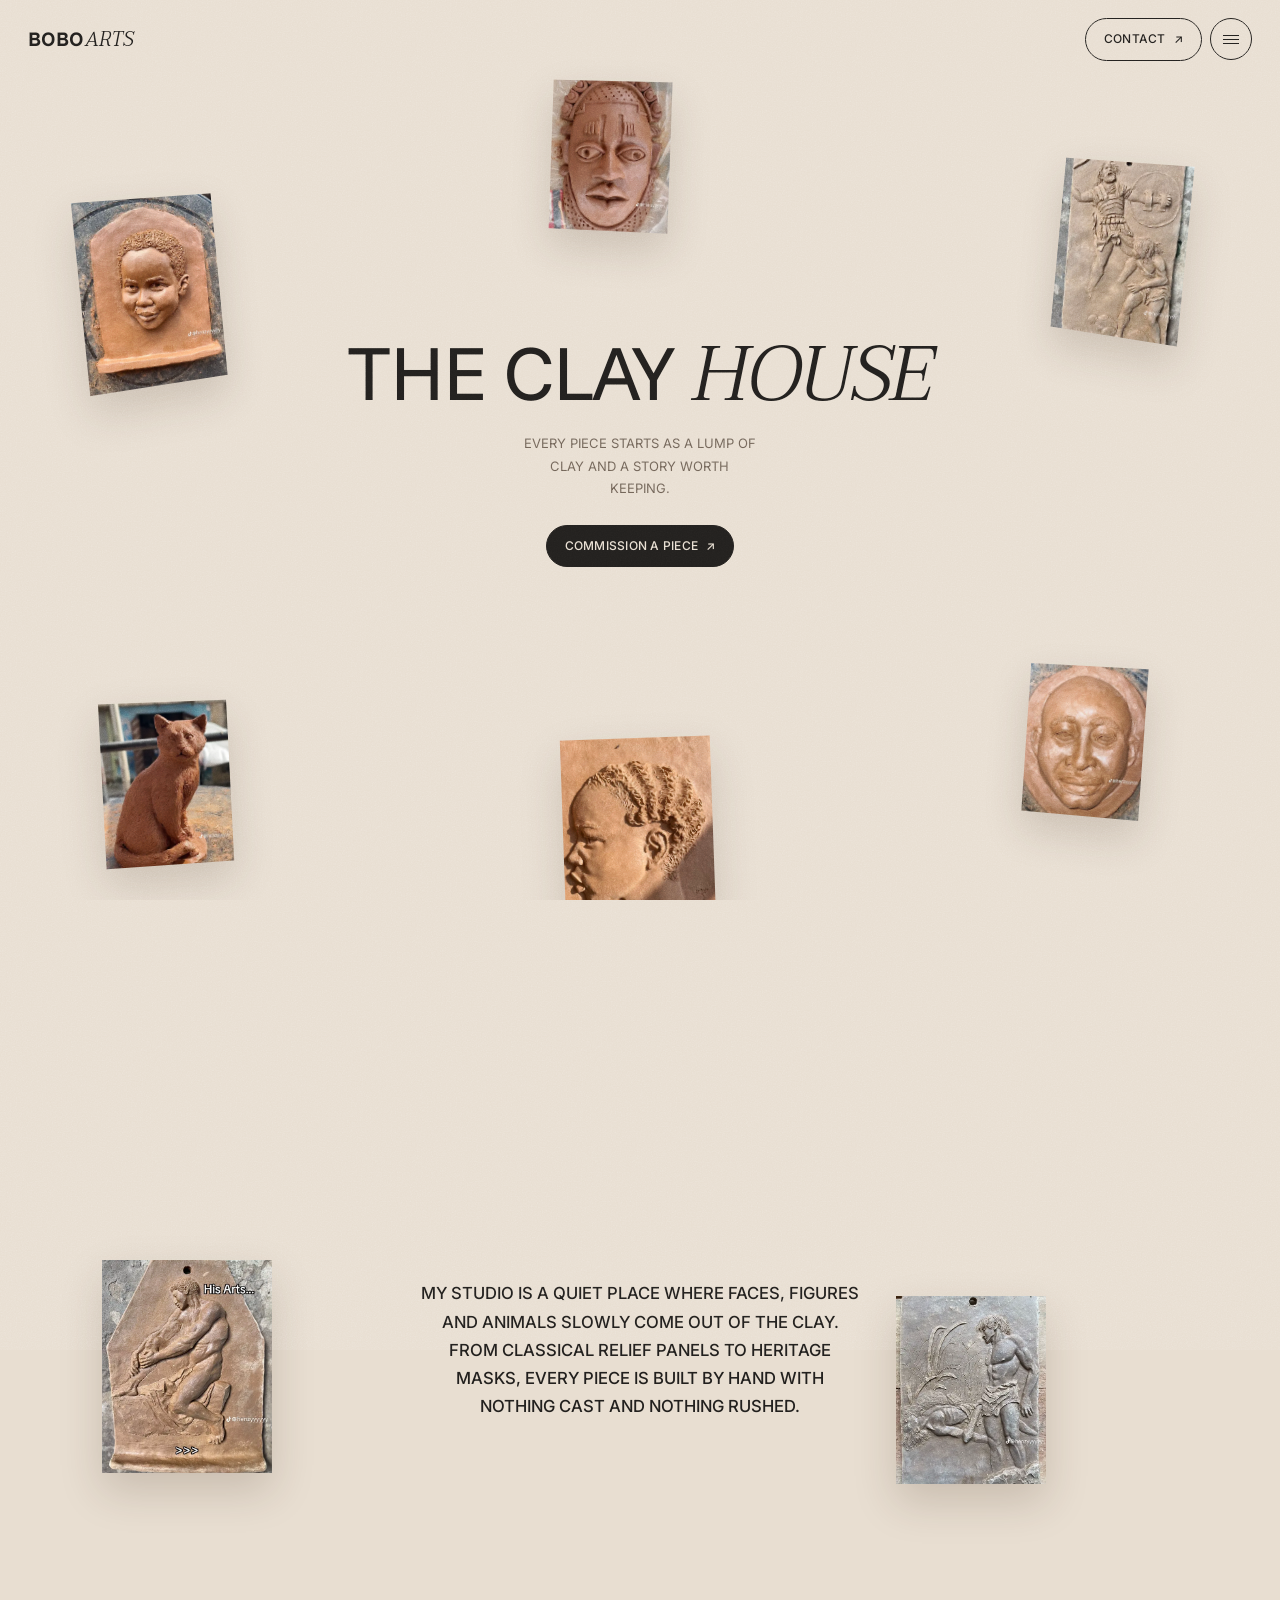
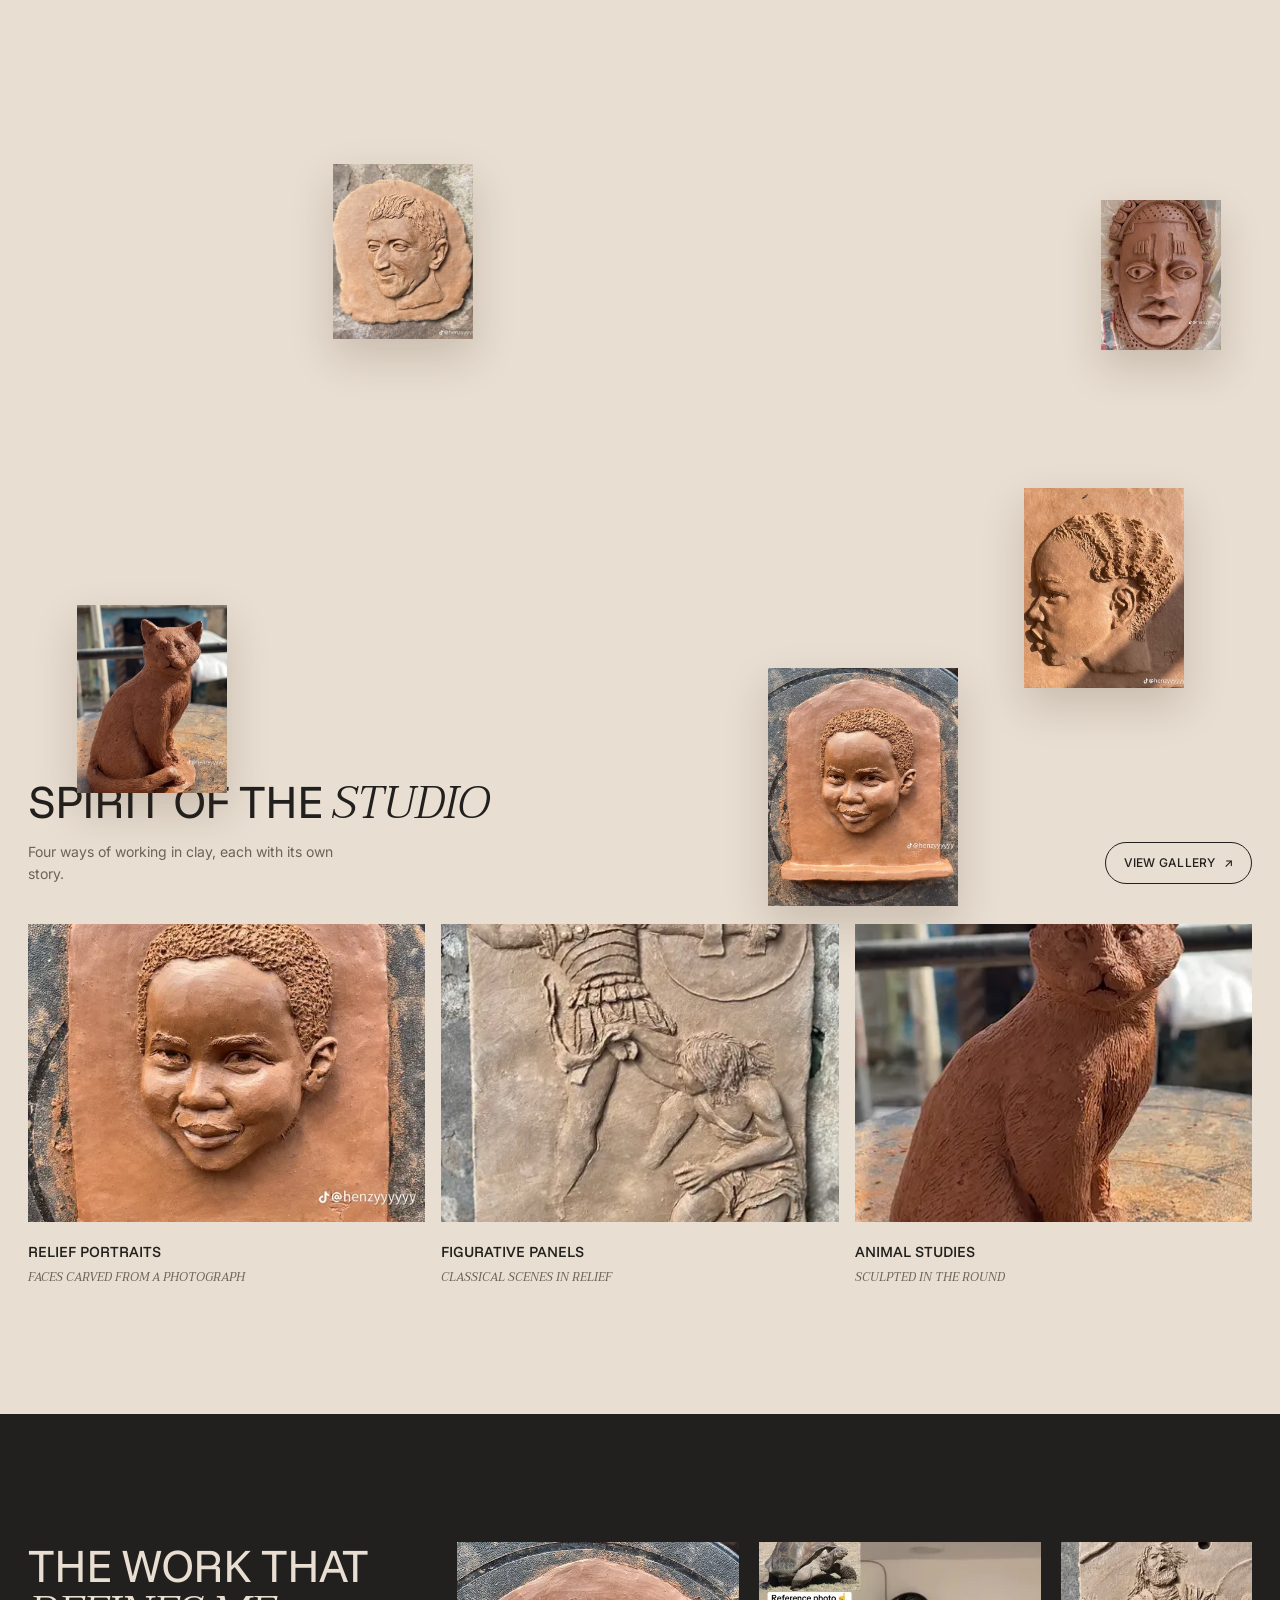
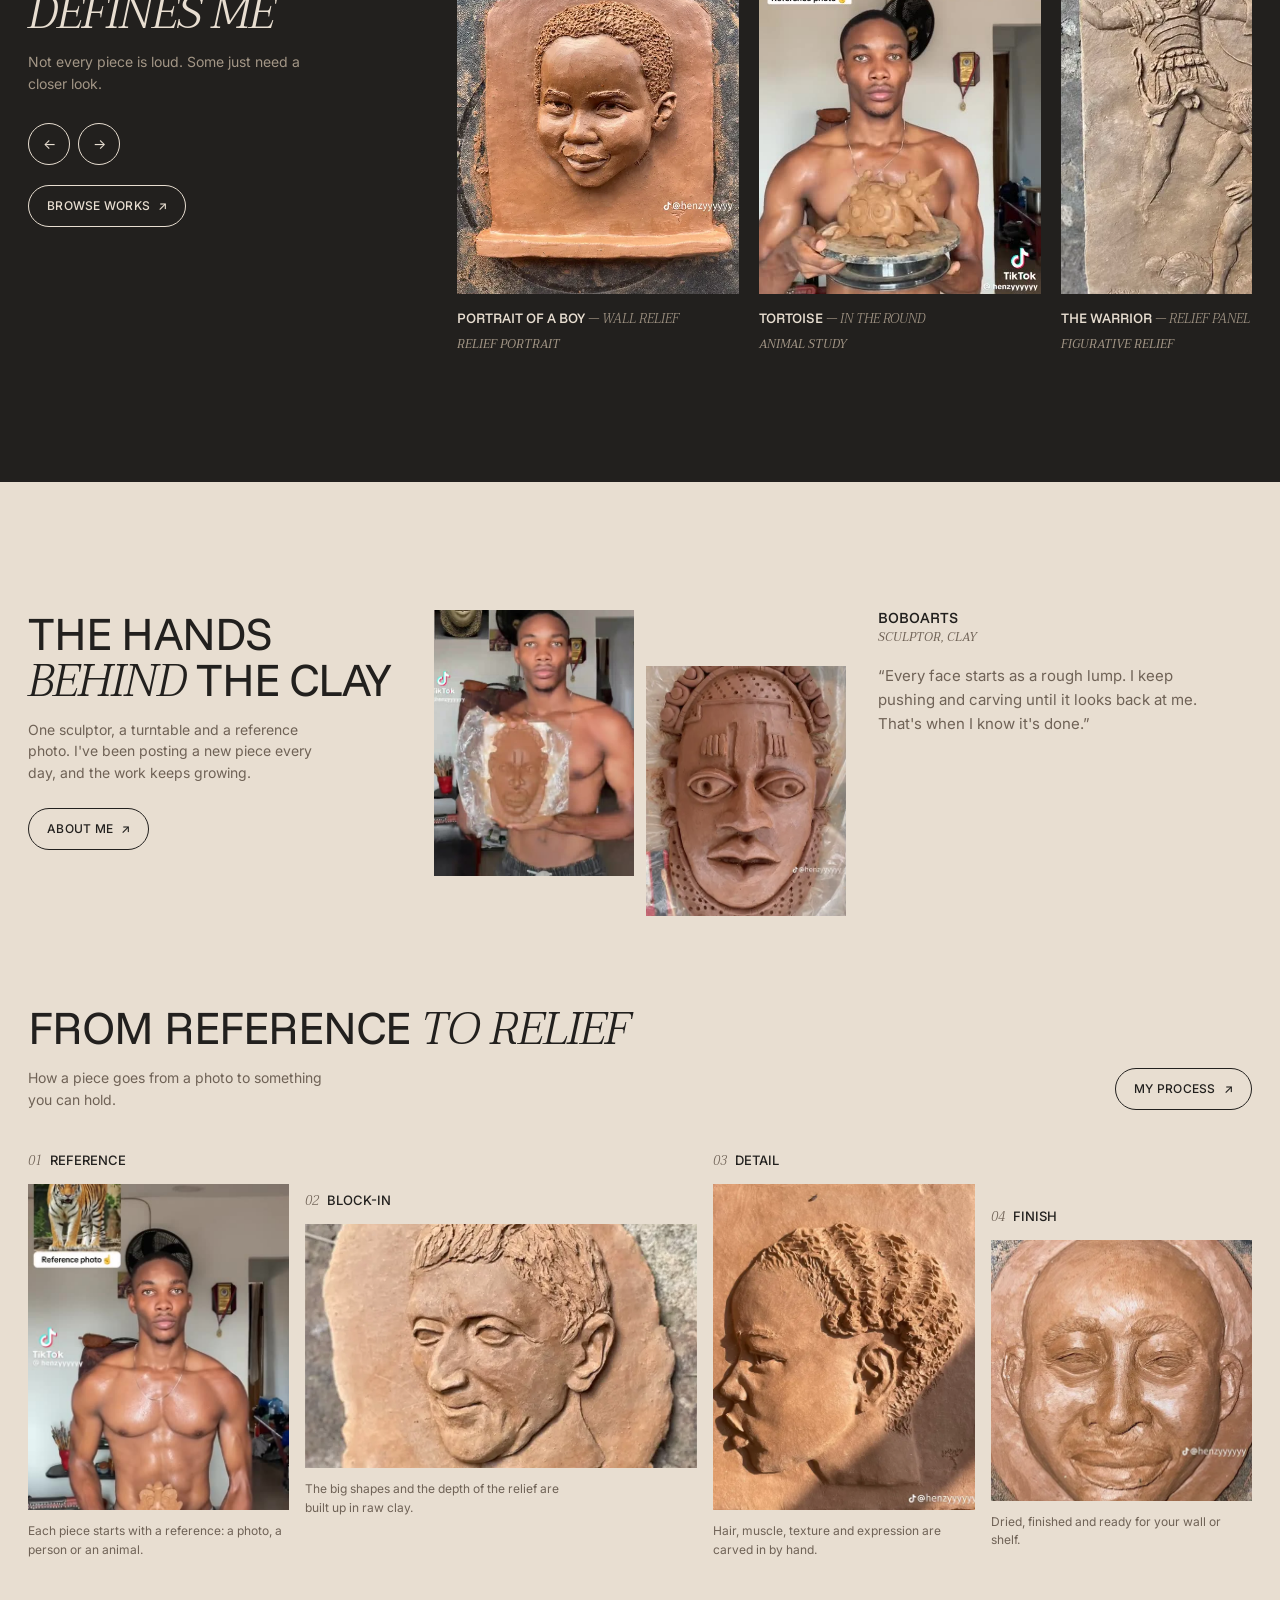
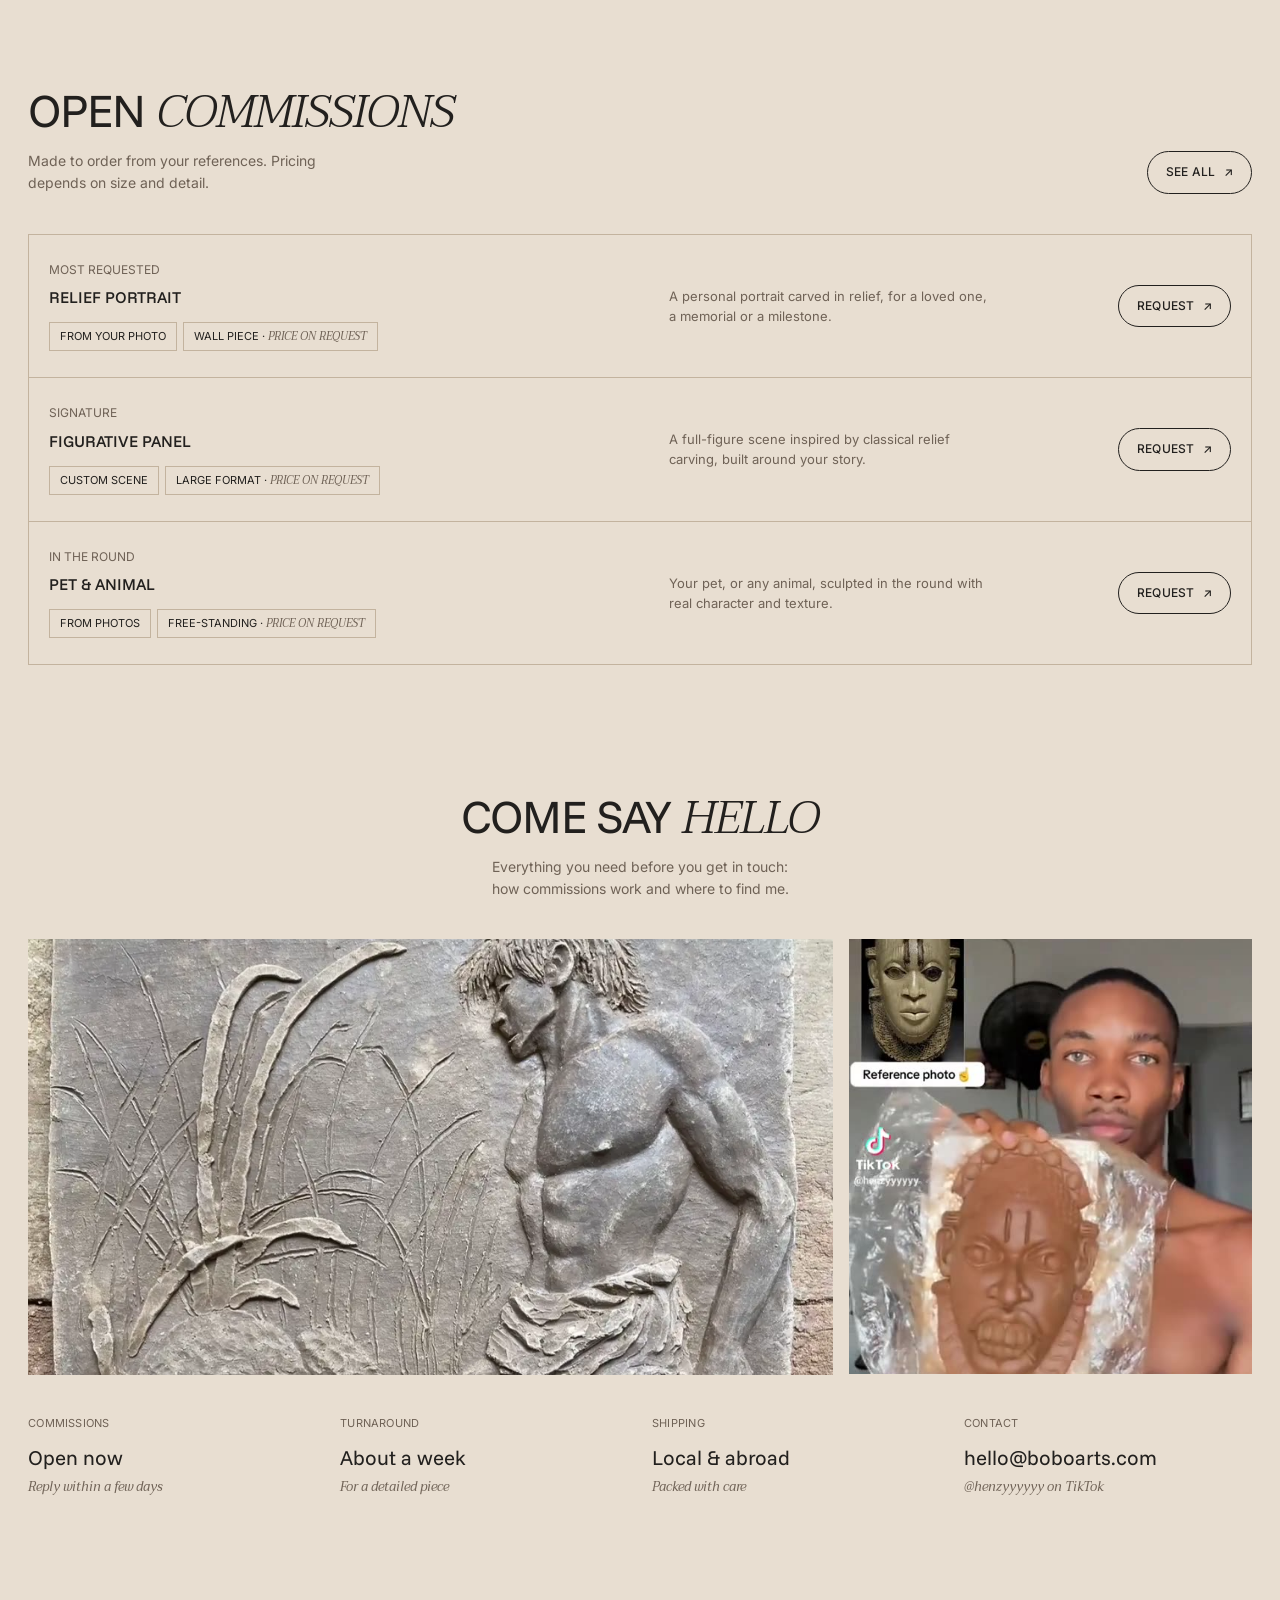
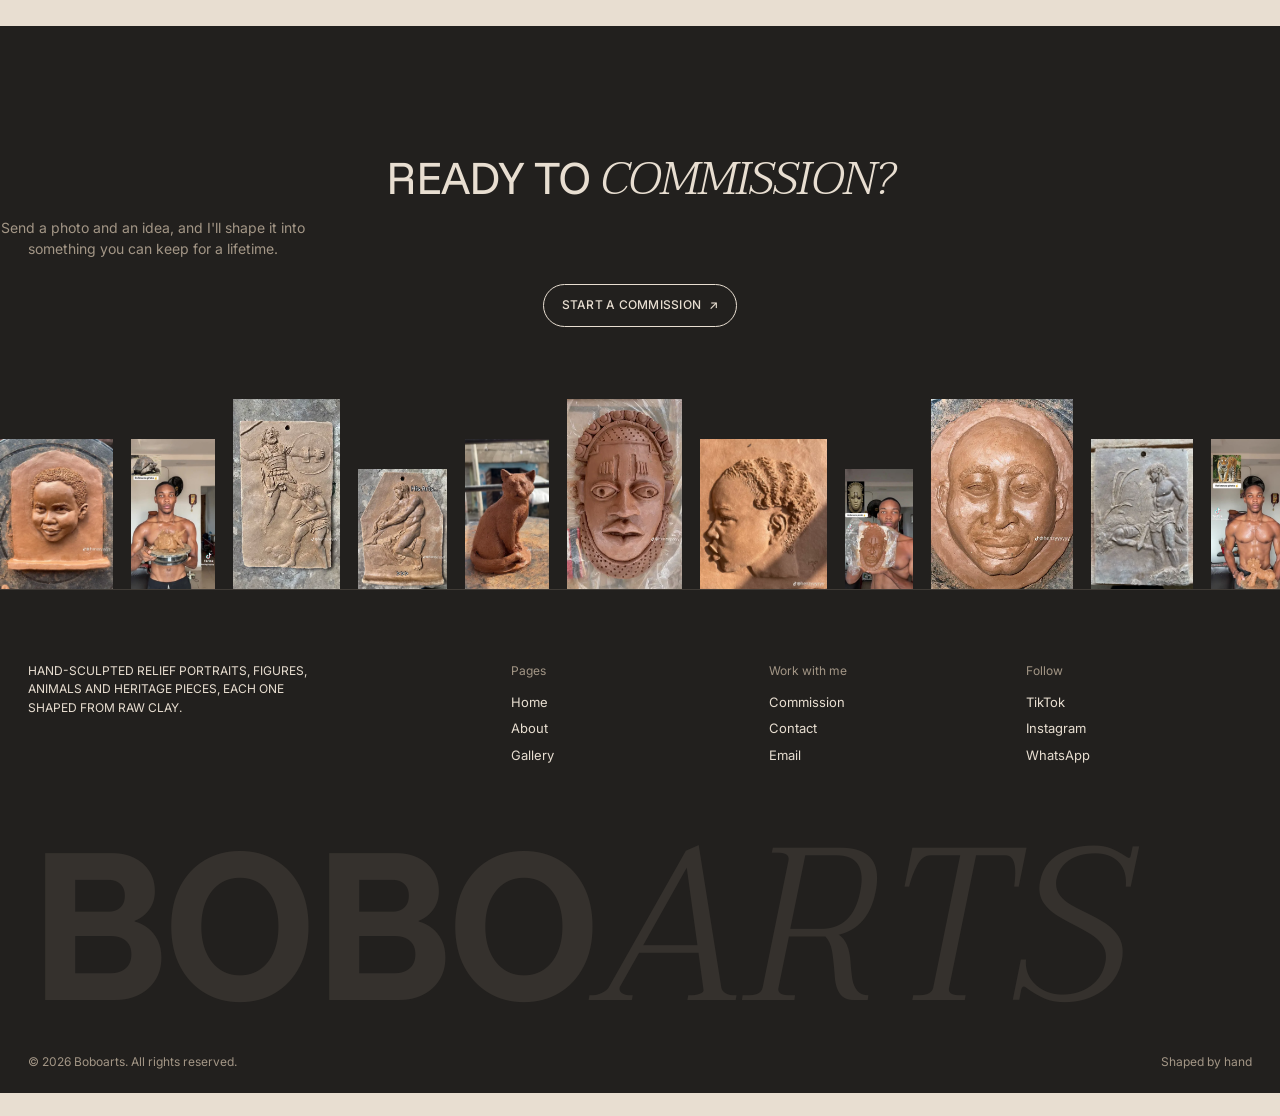
==== commit 9d4cd558: "Add charcoal black to the brand colours Charcoal becomes the type colour and a second base: .dark se" ====
--- a/index.html
+++ b/index.html
@@ -51,7 +51,7 @@
     </div>
   </section>
 
-  <section class="band">
+  <section class="band dark">
     <div class="wrap split-head">
       <div class="reveal">
         <h2 class="h-lg">The work that <span class="it">defines me</span></h2>
@@ -121,13 +121,13 @@
     </div>
   </section>
 </main>
-<section class="cta">
+<section class="cta dark">
   <h2 class="h-lg">Ready to <span class="it">commission?</span></h2>
   <p class="lead">Send a photo and an idea, and I'll shape it into something you can keep for a lifetime.</p>
   <a class="pill" href="contact.html">Start a commission <span class="arr">↗</span></a>
   <div class="strip" aria-hidden="true"><div class="strip-track"></div></div>
 </section>
-<footer class="site-footer">
+<footer class="site-footer dark">
   <div class="foot-top">
     <p>Hand-sculpted relief portraits, figures, animals and heritage pieces, each one shaped from raw clay.</p>
     <div><h4>Pages</h4><ul><li><a href="index.html">Home</a></li><li><a href="about.html">About</a></li><li><a href="gallery.html">Gallery</a></li></ul></div>
--- a/css/style.css
+++ b/css/style.css
@@ -1,6 +1,7 @@
 /* ==========================================================
    Boboarts: shared styles
-   Palette: Sand (light clay) with a film-grain overlay.
+   Brand colours: Sand, Charcoal and Clay, with a film-grain overlay.
+   Sections with class="dark" (bands, CTA, footer, menu) swap to charcoal.
    ========================================================== */
 
 :root {
@@ -8,7 +9,10 @@
   --bg-2: #ddd1c1;        /* darker band */
   --card: #d3c5b2;
   --line: #c3b39e;
-  --text: #1a1715;        /* mild black */
+  --charcoal: #22201e;    /* charcoal black */
+  --charcoal-2: #2c2926;
+  --sand: #e8ded1;
+  --text: var(--charcoal);
   --muted: #6f6256;
   --accent: #9b5732;      /* clay */
   --accent-2: #b8764b;
@@ -17,6 +21,17 @@
   --serif: "Taviraj", Georgia, serif;
   --pad: clamp(18px, 2.2vw, 32px);
 }
+/* Charcoal sections: same components, inverted palette */
+.dark {
+  --bg: var(--charcoal);
+  --bg-2: var(--charcoal-2);
+  --card: #35312d;
+  --line: #3f3a35;
+  --text: var(--sand);
+  --muted: #a39686;
+  --accent: #c98a5e;
+  background: var(--bg); color: var(--text);
+}
 
 *, *::before, *::after { box-sizing: border-box; }
 html { scroll-behavior: smooth; }
@@ -35,7 +50,7 @@
 body::after {
   content: ""; position: fixed; inset: -50%; z-index: 999; pointer-events: none;
   background-image: url("data:image/svg+xml,%3Csvg xmlns='http://www.w3.org/2000/svg' width='220' height='220'%3E%3Cfilter id='n'%3E%3CfeTurbulence type='fractalNoise' baseFrequency='.8' numOctaves='3' stitchTiles='stitch'/%3E%3CfeColorMatrix type='saturate' values='0'/%3E%3C/filter%3E%3Crect width='100%25' height='100%25' filter='url(%23n)'/%3E%3C/svg%3E");
-  opacity: .22; mix-blend-mode: multiply;
+  opacity: .32; mix-blend-mode: overlay;
   animation: grain 1.2s steps(6) infinite;
 }
 @keyframes grain {
@@ -61,7 +76,7 @@
 .wrap { padding-inline: var(--pad); }
 section { padding: clamp(72px, 10vw, 140px) 0 0; }
 section.band:has(.two-col) { padding-top: 0; }
-.band { padding-top: clamp(72px, 10vw, 140px); background: var(--bg-2); padding-bottom: clamp(72px, 10vw, 140px); margin-top: clamp(72px, 10vw, 140px); }
+.band { padding-top: clamp(72px, 10vw, 140px); background: var(--bg); padding-bottom: clamp(72px, 10vw, 140px); margin-top: clamp(72px, 10vw, 140px); }
 .center { text-align: center; }
 .center .lead { margin-inline: auto; }
 
@@ -99,11 +114,13 @@
 .menu-btn span { display: block; width: 16px; height: 1px; background: currentColor; position: relative; transition: transform .3s; }
 .menu-btn span::before, .menu-btn span::after { content: ""; position: absolute; left: 0; width: 16px; height: 1px; background: currentColor; transition: transform .3s, top .3s; }
 .menu-btn span::before { top: -4px; } .menu-btn span::after { top: 4px; }
+.menu-open .site-header { color: var(--sand); background: transparent !important; }
+.menu-open .site-header .pill, .menu-open .menu-btn { border-color: var(--sand); }
 .menu-open .menu-btn span { background: transparent; }
 .menu-open .menu-btn span::before { top: 0; transform: rotate(45deg); }
 .menu-open .menu-btn span::after { top: 0; transform: rotate(-45deg); }
 .menu {
-  position: fixed; inset: 0; z-index: 70; background: var(--bg);
+  position: fixed; inset: 0; z-index: 70; background: var(--charcoal); color: var(--sand);
   display: flex; flex-direction: column; align-items: center; justify-content: center; gap: 4px;
   opacity: 0; visibility: hidden; transition: opacity .45s, visibility .45s;
 }
@@ -114,7 +131,7 @@
   transform: translateY(24px); opacity: 0; transition: transform .6s cubic-bezier(.2,.7,.2,1), opacity .6s, color .2s;
 }
 .menu-open .menu a { transform: none; opacity: 1; }
-.menu a:hover, .menu a[aria-current="page"] { color: var(--accent); }
+.menu a:hover, .menu a[aria-current="page"] { color: #c98a5e; }
 .menu-open { overflow: hidden; }
 
 /* ---------- Home hero with floating art ---------- */
@@ -213,7 +230,7 @@
 @media (max-width: 760px) { .duo { grid-template-columns: 1fr; } .info4 { grid-template-columns: 1fr 1fr; } }
 
 /* CTA + image marquee */
-.cta { text-align: center; padding: clamp(80px, 10vw, 140px) 0 0; background: var(--bg-2); margin-top: clamp(72px, 10vw, 140px); }
+.cta { text-align: center; padding: clamp(80px, 10vw, 140px) 0 0; background: var(--bg); margin-top: clamp(72px, 10vw, 140px); }
 .cta .pill { margin-top: 24px; }
 .strip { overflow: hidden; margin-top: 72px; }
 .strip-track { display: flex; gap: 18px; align-items: flex-end; width: max-content; animation: marq 50s linear infinite; }
@@ -223,7 +240,7 @@
 @keyframes marq { to { transform: translateX(-50%); } }
 
 /* Footer */
-.site-footer { background: var(--bg-2); padding: 72px var(--pad) 22px; }
+.site-footer { background: var(--bg); border-top: 1px solid var(--line); padding: 72px var(--pad) 22px; }
 .foot-top { display: grid; grid-template-columns: 2fr 1fr 1fr 1fr; gap: 32px; }
 .foot-top p { text-transform: uppercase; font-size: 12px; max-width: 36ch; margin: 0; }
 .foot-top h4 { font-size: 12px; color: var(--muted); font-weight: 400; margin: 0 0 12px; }
